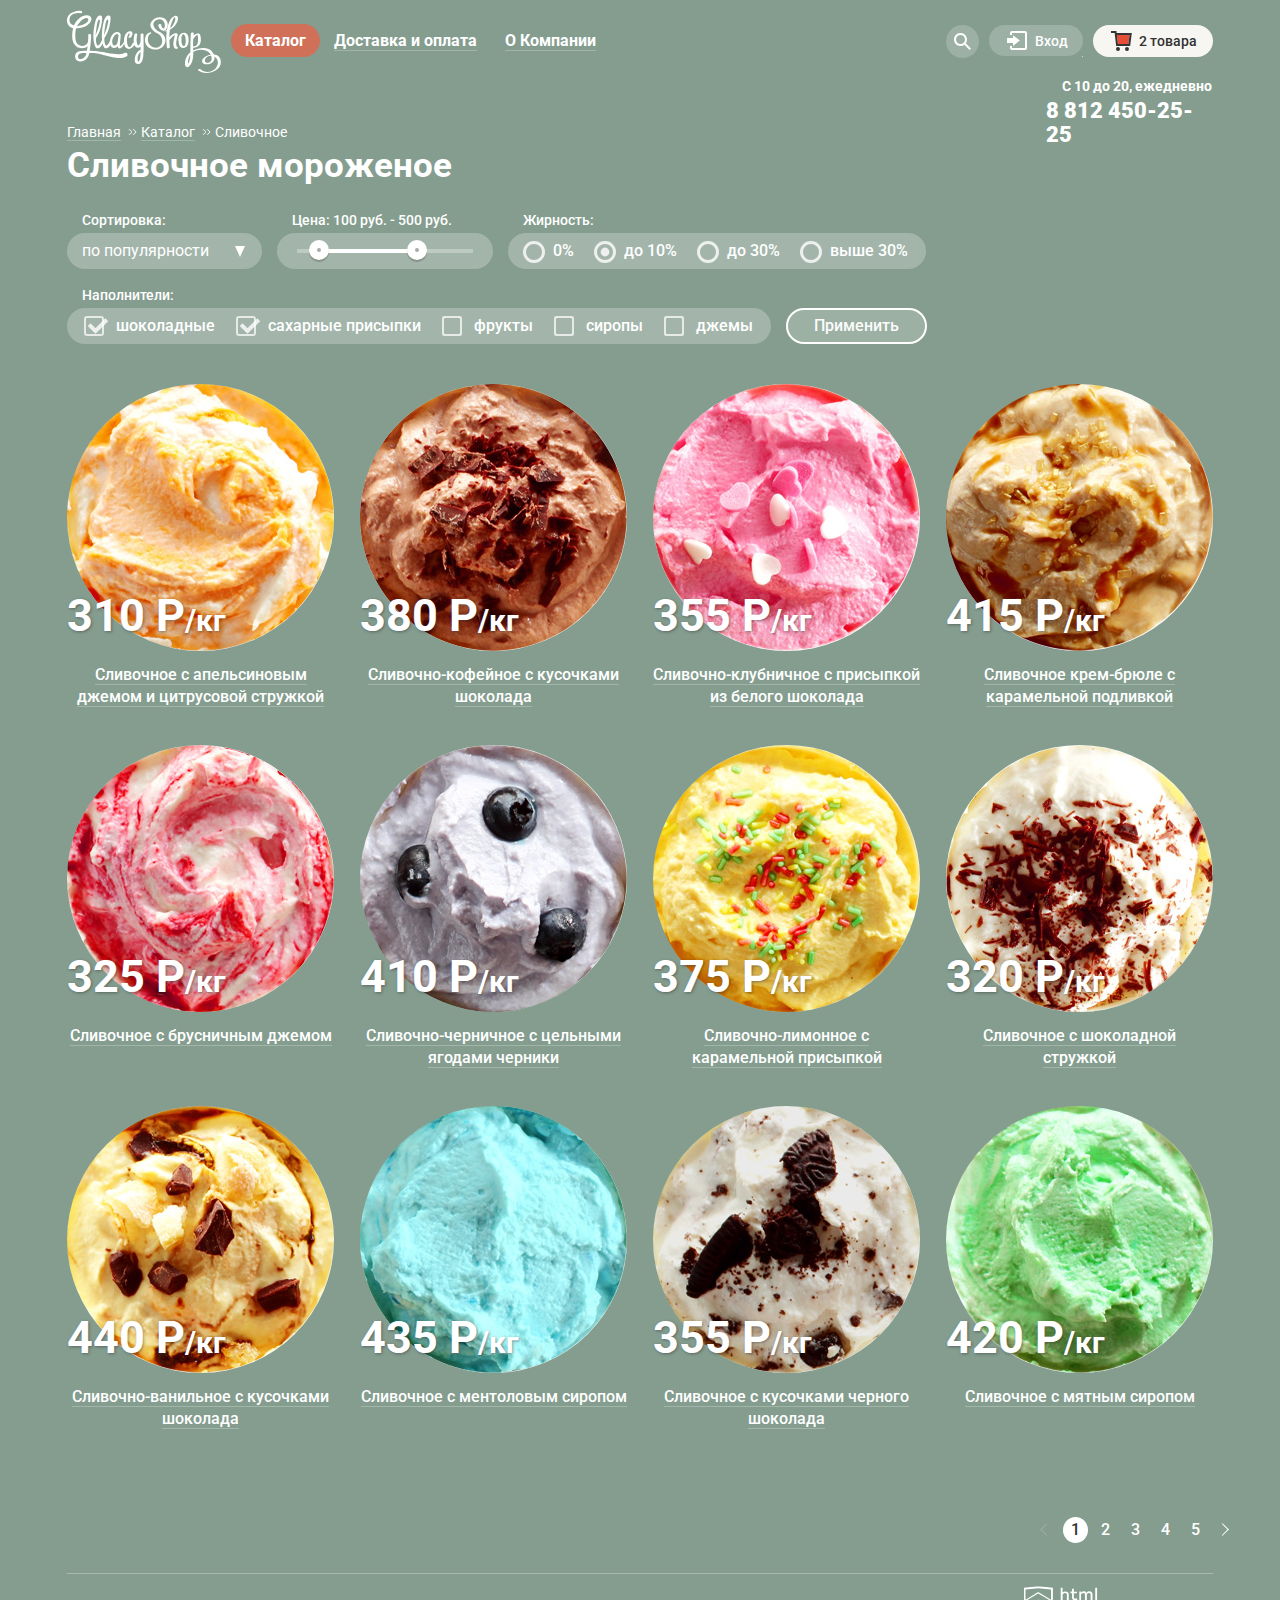
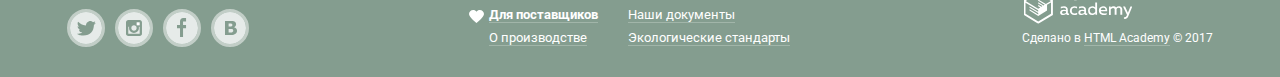
==== catalog.html @ 1f1c3a97 "Изменения в стилизацию, оживление открытия, закрытия формы" ====
<!DOCTYPE html>
<html lang="ru">

<head>
  <meta charset="utf-8">
  <title>HTML Academy: Глейси</title>
  <link href="https://fonts.googleapis.com/css?family=Roboto:400,500,700&amp;subset=cyrillic" rel="stylesheet">
  <link rel="stylesheet" href="css/normalize.css">
  <link href="css/style.css" rel="stylesheet">
</head>

<body>
  <header class="main-header">
    <div class="container">
      <nav class="main-navigation">
        <div class="main-navigation-wrapper">
          <a class="main-header-logo" href="index.html">
            <img src="img/gllacy-logo.svg" width="154" height="64" alt="Логотип магазина мороженого Глейси">
          </a>
          <ul class="site-navigation">
            <li class="catalog-items-list"><a class="active products-link" href="#">Каталог</a>
              <div class="submenu-wrapper">
                <ul class="new-products">
                  <li class="new-products-heading">Новинки</li>
                  <li><a class="active" href="catalog.html">Сливочное</a></li>
                  <li><a href="#">Щербеты</a></li>
                  <li><a href="#">Фруктовый лед</a></li>
                  <li><a href="#">Мелорин</a></li>
                </ul>
              </div>
            </li>
            <li><a href="#"><span>Доставка и оплата</span></a></li>
            <li><a href="#"><span>О Компании</span></a></li>
          </ul>
          <ul class="user-navigation">
            <li class="search-unit">
              <a class="search-link" href="#"><span class="visually-hidden">Кнопка поиска</span>
                <svg version="1.1" xmlns="http://www.w3.org/2000/svg" xmlns:xlink="http://www.w3.org/1999/xlink" x="0px" y="0px" width="17px" height="17px" viewBox="0 0 17 17" enable-background="new 0 0 17 17" xml:space="preserve">
                  <g>
                  </g>
                  <g>
                    <path fill="#FFFFFF" d="M16.958,15.527L11.75,10.32C12.533,9.247,13,7.93,13,6.5C13,2.91,10.09,0,6.5,0S0,2.91,0,6.5
                    S2.91,13,6.5,13c1.438,0,2.763-0.473,3.839-1.263l5.205,5.204L16.958,15.527z M6.5,11C4.019,11,2,8.981,2,6.5S4.019,2,6.5,2
                    S11,4.019,11,6.5S8.981,11,6.5,11z" />
                  </g>
                </svg>
              </a>
              <h2 class="visually-hidden">Поиск товара</h2>
              <div class="search-form-wrapper">
                <form class="search-form" action="https://htmlacademy.ru" method="get">
                  <div class="search-form-container">
                    <input class="search-icon" id="search-field" type="text" name="search" placeholder="Что ищем?">
                    <label class="visually-hidden" for="search-field">Поле поиска</label>
                  </div>
                </form>
              </div>
            </li>
            <li class="login-unit">
              <a class="login-link" href="login.html">
                <svg version="1.1" xmlns="http://www.w3.org/2000/svg" xmlns:xlink="http://www.w3.org/1999/xlink" x="0px" y="0px" width="21px" height="19px" viewBox="0 0 21 19" enable-background="new 0 0 21 19" xml:space="preserve">
                  <g>
                    <polygon fill="#FFFFFF" points="6,14.875 12.917,9.5 6,4.125 6,7.042 -0.042,7.042 -0.042,11.959 6,11.959 	" />
                    <path fill="#FFFFFF" d="M18,0H5C3.9,0,3,0.9,3,2v2h2V2h13v15H5v-2H3v2c0,1.1,0.9,2,2,2h13c1.1,0,2-0.9,2-2V2C20,0.9,19.1,0,18,0z" />
                  </g>
                </svg>
                Вход</a>
              <div class="login-form-wrapper">
                <form class="login-form" action="https://htmlacademy.ru" method="post">
                  <div class="login-form-container">
                    <div>
                      <input class="login-icon-user" id="user-email" type="email" name="email" placeholder="Электронная почта">
                      <label class="visually-hidden" for="user-email">Электронная почта</label>
                    </div>
                    <div>
                      <input class="login-icon-password" id="user-password" type="password" name="password" placeholder="Пароль">
                      <label class="visually-hidden" for="user-password">Пароль</label>
                    </div>
                    <div class="button-container">
                      <div class="login-password-info">
                        <a class="restore" href="#">Забыли пароль?</a>
                        <a class="new-registration" href="#">Новая регистрация</a>
                      </div>
                      <button class="button" type="submit">Войти</button>
                    </div>
                  </div>
                </form>
              </div>
            </li>
            <li class="cart-unit">
              <a class="cart-link" href="cart.html">
                <svg version="1.1" xmlns="http://www.w3.org/2000/svg" xmlns:xlink="http://www.w3.org/1999/xlink" x="0px" y="0px" width="21px" height="20px" viewBox="0 0 21 20" enable-background="new 0 0 21 20" xml:space="preserve">
                  <polygon fill="#E84D37" points="5.888,4.031 6.922,13 17.372,13 18.548,4.031 " />
                  <circle fill="#343434" cx="6.984" cy="18" r="2" />
                  <circle fill="#343434" cx="15.984" cy="18" r="2" />
                  <path fill="#343434" d="M5.657,2.031L5.422,0H0v2h3.64l1.5,13h13.988l1.699-12.969H5.657z M17.372,13H6.922L5.888,4.031h12.66
                	L17.372,13z" />
                </svg>
                2 товара</a>
              <h2 class="visually-hidden">Товары в корзине</h2>
              <div class="cart-form-wrapper">
                <form class="cart-form" action="https://htmlacademy.ru" method="get">
                  <div class="cart-form-container">
                    <table class="products-table">
                      <tr class="product-row">
                        <td><button class="closing-button" type="button"><span class="visually-hidden">Удалить</span></button></td>
                        <td><img src="img/little-icecream1.jpg" width="33" height="33" alt="Пломбир с апельсиновым джемом"></td>
                        <td>Пломбир с апельсиновым джемом</td>
                        <td>1,5 кг х <span class="price-for-kg">200 руб.</span></td>
                        <td>300 руб.</td>
                      </tr>
                      <tr class="product-row">
                        <td><button class="closing-button" type="button"><span class="visually-hidden">Удалить</span></button></td>
                        <td><img src="img/little-icecream2.jpg" width="33" height="33" alt="Пломбир с апельсиновым джемом"></td>
                        <td>Клубничный пломбир с присыпкой<br> из белого шоколада</td>
                        <td>1,5 кг х <span class="price-for-kg">300 руб.</span></td>
                        <td>450 руб.</td>
                      </tr>
                    </table>
                    <p class="cart-sum"><strong>Итого: 750 руб.</strong></p>
                    <button class="button" type="submit">Оформить заказ</button>
                  </div>
                </form>
              </div>
            </li>
          </ul>
        </div>
        <div class="hours-and-telephone">
          <div class="opening-hours">
            <p>С 10 до 20, ежедневно</p>
          </div>
          <div class="order-telephone">
            <p><strong>8 812 450-25-25</strong></p>
          </div>
        </div>
      </nav>
    </div>
  </header>
  <main class="container">
    <ul class="breadcrumbs">
      <li><a href="index.html">Главная</a></li>
      <li><a href="#">Каталог</a></li>
      <li class="breadcrumbs-current">Сливочное</li>
    </ul>
    <h1 class="page-title">Сливочное мороженое</h1>
    <section class="filters">
      <h2 class="visually-hidden">Фильтры</h2>
      <div class="filters-form-wrapper">
        <form class="filter-form" action="https://htmlacademy.ru" method="get" oninput="priceoutput.value=pricecount.value">
          <div class="filter-row-1">
            <div class="filter sorting-filter">
              <p>Сортировка:</p>
              <div class="sorting-filter-wrapper">
                <select name="sorting">
                  <option value="popular" selected>по популярности</option>
                  <option value="cheap">сначала недорогие</option>
                  <option value="expensive">сначала дорогие</option>
                  <option value="fatness">по жирности</option>
                </select>
              </div>
            </div>
            <div class="filter filter-range">
              <p class="filter-range-title">Цена: 100 руб. - 500 руб.</p>
              <div class="price-controls">
                <label class="min-price visually-hidden">от<input type="text" name="min-price" value="100"></label>
                <label class="max-price visually-hidden">до<input type="text" name="max-price" value="500"></label>
              </div>
              <div class="range-controls-wrapper">
                <div class="range-controls">
                  <div class="scale">
                    <div class="bar"></div>
                  </div>
                  <div class="range-toggle range-toggle-min"></div>
                  <div class="range-toggle range-toggle-max"></div>
                </div>
              </div>
            </div>
            <div class="filter fat-filter">
              <p>Жирность:</p>
              <div class="fat-filter-wrapper">
                <div>
                  <input type="radio" name="percent" id="percent1" value="0%">
                  <label for="percent1">0%</label>
                </div>
                <div>
                  <input type="radio" name="percent" id="percent2" value="до 10%" checked>
                  <label for="percent2">до 10%</label>
                </div>
                <div>
                  <input type="radio" name="percent" id="percent3" value="до 30%">
                  <label for="percent3">до 30%</label>
                </div>
                <div>
                  <input type="radio" name="percent" id="percent4" value="свыше 30%">
                  <label for="percent4">выше 30%</label>
                </div>
              </div>
            </div>
          </div>
          <div class="filter-row-2">
            <div class="filter filler-filter">
              <p>Наполнители:</p>
              <div class="filler-filter-wrapper">
                <div>
                  <input type="checkbox" id="chocolate" name="chocolate" checked>
                  <label for="chocolate">шоколадные</label>
                </div>
                <div>
                  <input type="checkbox" id="sugar" name="sugar" checked>
                  <label for="sugar">сахарные присыпки</label>
                </div>
                <div>
                  <input type="checkbox" id="fruits" name="fruits">
                  <label for="fruits">фрукты</label>
                </div>
                <div>
                  <input type="checkbox" id="syrup" name="syrup">
                  <label for="syrup">сиропы</label>
                </div>
                <div>
                  <input type="checkbox" id="jam" name="jam">
                  <label for="jam">джемы</label>
                </div>
              </div>
            </div>
            <div class="filters-button-wrapper">
              <button class="button filter-button" type="submit">Применить</button>
            </div>
          </div>
        </form>
      </div>
    </section>
    <section class="catalog">
      <h2 class="visually-hidden">Каталог</h2>
      <ul class="catalog-list">
        <li class="catalog-item">
          <div class="catalog-item-preview">
            <img src="img/icecream1.jpg" width="267" height="267" alt="Сливочное с апельсиновым джемом и цитрусовой стружкой">
            <div class="catalog-link-wrapper">
              <a class="catalog-item-link" href="catalog-item.html">
                Сливочное с апельсиновым джемом и цитрусовой стружкой
              </a>
            </div>
            <p class="catalog-item-price">
              <b>310 Р</b><span>/кг</span>
            </p>
          </div>
          <div class="catalog-item-overlay">
            <a class="button item-button" href="#">Быстрый просмотр</a>
          </div>
        </li>
        <li class="catalog-item">
          <div class="catalog-item-preview">
            <img src="img/icecream2.jpg" width="267" height="267" alt="Сливочно-кофейное с кусочками шоколада">
            <div class="catalog-link-wrapper">
              <a class="catalog-item-link" href="catalog-item.html">
                Сливочно-кофейное с кусочками шоколада
              </a>
            </div>
            <p class="catalog-item-price">
              <b>380 Р</b><span>/кг</span>
            </p>
          </div>
          <div class="catalog-item-overlay">
            <a class="button item-button" href="#">Быстрый просмотр</a>
          </div>
        </li>
        <li class="catalog-item">
          <div class="catalog-item-preview">
            <img src="img/icecream3.jpg" width="267" height="267" alt="Сливочно-клубничное с присыпкой из белого шоколада">
            <div class="catalog-link-wrapper">
              <a class="catalog-item-link" href="catalog-item.html">
                Сливочно-клубничное с присыпкой из белого шоколада
              </a>
            </div>
            <p class="catalog-item-price">
              <b>355 Р</b><span>/кг</span>
            </p>
          </div>
          <div class="catalog-item-overlay">
            <a class="button item-button" href="#">Быстрый просмотр</a>
          </div>
        </li>
        <li class="catalog-item">
          <div class="catalog-item-preview">
            <img src="img/icecream4.jpg" width="267" height="267" alt="Сливочное крем-брюле с карамельной подливкой">
            <div class="catalog-link-wrapper">
              <a class="catalog-item-link" href="catalog-item.html">
                Сливочное крем-брюле с карамельной подливкой
              </a>
            </div>
            <p class="catalog-item-price">
              <b>415 Р</b><span>/кг</span>
            </p>
          </div>
          <div class="catalog-item-overlay">
            <a class="button item-button" href="#">Быстрый просмотр</a>
          </div>
        </li>
        <li class="catalog-item">
          <div class="catalog-item-preview">
            <img src="img/icecream5.jpg" width="267" height="267" alt="Сливочное с брусничным джемом">
            <div class="catalog-link-wrapper">
              <a class="catalog-item-link" href="catalog-item.html">
                Сливочное с брусничным джемом
              </a>
            </div>
            <p class="catalog-item-price">
              <b>325 Р</b><span>/кг</span>
            </p>
          </div>
          <div class="catalog-item-overlay">
            <a class="button item-button" href="#">Быстрый просмотр</a>
          </div>
        </li>
        <li class="catalog-item">
          <div class="catalog-item-preview">
            <img src="img/icecream6.jpg" width="267" height="267" alt="Сливочно-черничное с цельными ягодами черники">
            <div class="catalog-link-wrapper">
              <a class="catalog-item-link" href="catalog-item.html">
                Сливочно-черничное с цельными ягодами черники
              </a>
            </div>
            <p class="catalog-item-price">
              <b>410 Р</b><span>/кг</span>
            </p>
          </div>
          <div class="catalog-item-overlay">
            <a class="button item-button" href="#">Быстрый просмотр</a>
          </div>
        </li>
        <li class="catalog-item">
          <div class="catalog-item-preview">
            <img src="img/icecream7.jpg" width="267" height="267" alt="Сливочно-лимонное с карамельной присыпкой">
            <div class="catalog-link-wrapper">
              <a class="catalog-item-link" href="catalog-item.html">
                Сливочно-лимонное с карамельной присыпкой
              </a>
            </div>
            <p class="catalog-item-price">
              <b>375 Р</b><span>/кг</span>
            </p>
          </div>
          <div class="catalog-item-overlay">
            <a class="button item-button" href="#">Быстрый просмотр</a>
          </div>
        </li>
        <li class="catalog-item">
          <div class="catalog-item-preview">
            <img src="img/icecream8.jpg" width="267" height="267" alt="Сливочное с шоколадной стружкой">
            <div class="catalog-link-wrapper">
              <a class="catalog-item-link" href="catalog-item.html">
                Сливочное с шоколадной стружкой
              </a>
            </div>
            <p class="catalog-item-price">
              <b>320 Р</b><span>/кг</span>
            </p>
          </div>
          <div class="catalog-item-overlay">
            <a class="button item-button" href="#">Быстрый просмотр</a>
          </div>
        </li>
        <li class="catalog-item">
          <div class="catalog-item-preview">
            <img src="img/icecream9.jpg" width="267" height="267" alt="Сливочно-ванильное с кусочками шоколада">
            <div class="catalog-link-wrapper">
              <a class="catalog-item-link" href="catalog-item.html">
                Сливочно-ванильное с кусочками шоколада
              </a>
            </div>
            <p class="catalog-item-price">
              <b>440 Р</b><span>/кг</span>
            </p>
          </div>
          <div class="catalog-item-overlay">
            <a class="button item-button" href="#">Быстрый просмотр</a>
          </div>
        </li>
        <li class="catalog-item">
          <div class="catalog-item-preview">
            <img src="img/icecream10.jpg" width="267" height="267" alt="Сливочноe с ментоловым сиропом">
            <div class="catalog-link-wrapper">
              <a class="catalog-item-link" href="catalog-item.html">
                Сливочноe с ментоловым сиропом
              </a>
            </div>
            <p class="catalog-item-price">
              <b>435 Р</b><span>/кг</span>
            </p>
          </div>
          <div class="catalog-item-overlay">
            <a class="button item-button" href="#">Быстрый просмотр</a>
          </div>
        </li>
        <li class="catalog-item">
          <div class="catalog-item-preview">
            <img src="img/icecream11.jpg" width="267" height="267" alt="Сливочное с кусочками черного шоколада">
            <div class="catalog-link-wrapper">
              <a class="catalog-item-link" href="catalog-item.html">
                Сливочное с кусочками черного шоколада
              </a>
            </div>
            <p class="catalog-item-price">
              <b>355 Р</b><span>/кг</span>
            </p>
          </div>
          <div class="catalog-item-overlay">
            <a class="button item-button" href="#">Быстрый просмотр</a>
          </div>
        </li>
        <li class="catalog-item">
          <div class="catalog-item-preview">
            <img src="img/icecream12.jpg" width="267" height="267" alt="Сливочное с мятным сиропом">
            <div class="catalog-link-wrapper">
              <a class="catalog-item-link" href="catalog-item.html">
                Сливочное с мятным сиропом
              </a>
            </div>
            <p class="catalog-item-price">
              <b>420 Р</b><span>/кг</span>
            </p>
          </div>
          <div class="catalog-item-overlay">
            <a class="button item-button" href="#">Быстрый просмотр</a>
          </div>
        </li>
      </ul>
    </section>
    <div class="paginator">
      <a class="ahead" href="#"><span class="visually-hidden">Вперед</span></a>
      <a class="active" href="#">1</a>
      <a href="#">2</a>
      <a href="#">3</a>
      <a href="#">4</a>
      <a href="#">5</a>
      <a class="backwards" href="#"><span class="visually-hidden">Назад</span></a>
    </div>
  </main>
  <footer class="main-footer">
    <div class="container inner-footer">
      <ul class="footer-social">
        <li><a class="social-button" href="#"><span class="visually-hidden">Твиттер</span>
            <svg version="1.1" xmlns="http://www.w3.org/2000/svg" xmlns:xlink="http://www.w3.org/1999/xlink" x="0px" y="0px" width="32px" height="32px" viewBox="0 0 32 32" enable-background="new 0 0 32 32" xml:space="preserve">
              <g>
              </g>
              <g>
                <path fill="#FFFFFF" d="M16,0C7.164,0,0,7.164,0,16c0,8.837,7.164,16,16,16c8.837,0,16-7.163,16-16C32,7.164,24.837,0,16,0z
            		 M23.944,12.809c-0.251,6.516-3.463,10.832-10.992,10.702c-0.14,0-0.205,0-0.233,0c-0.015,0-0.021,0-0.021,0
            		c-0.029,0-0.094,0-0.232,0c-0.447,0-4.543-0.443-5.344-1.823c2.479,0.19,4.247-0.406,5.12-1.136
            		c-1.048-0.289-2.923-0.461-3.251-2.848c0.384,0.104,0.618,0.221,1.299,0.113c-1.307-0.824-2.758-1.519-2.679-3.643
            		c0.311,0.317,1.164,0.518,1.46,0.457c-0.768-0.233-2.149-3.244-0.974-4.781c1.984,1.79,4.075,3.482,7.804,3.643
            		c0.227-2.214,1.24-3.699,3.168-4.325c1.84-0.479,3.255,0.26,3.901,1.138c0.737-0.224,1.453-0.466,2.193-0.685
            		c-0.004,0.833-0.569,1.463-0.935,1.709c0.747,0.165,1.423-0.475,1.423-0.475C25.467,11.818,24.557,12.58,23.944,12.809z" />
              </g>
            </svg>
          </a></li>
        <li><a class="social-button" href="https://www.instagram.com/htmlacademy/"><span class="visually-hidden">Инстаграм</span>
            <svg version="1.1" xmlns="http://www.w3.org/2000/svg" xmlns:xlink="http://www.w3.org/1999/xlink" x="0px" y="0px" width="32px" height="32px" viewBox="0 0 32 32" enable-background="new 0 0 32 32" xml:space="preserve">
              <g>
                <path fill="#FFFFFF" d="M20.916,16c0,2.728-2.211,4.938-4.938,4.938S11.039,18.728,11.039,16c0-0.394,0.051-0.773,0.138-1.14
            		h-0.897v6.838h11.396V14.86h-0.897C20.865,15.227,20.916,15.606,20.916,16z" />
                <path fill="#FFFFFF" d="M15.978,18.659c1.466,0,2.659-1.193,2.659-2.659s-1.193-2.659-2.659-2.659
            		c-1.466,0-2.659,1.193-2.659,2.659S14.511,18.659,15.978,18.659z" />
                <rect x="18.637" y="10.302" fill="#FFFFFF" width="3.039" height="3.039" />
                <path fill="#FFFFFF" d="M16,0C7.164,0,0,7.164,0,16c0,8.837,7.164,16,16,16c8.837,0,16-7.163,16-16C32,7.164,24.837,0,16,0z
            		 M23.955,21.698c0,1.254-1.025,2.279-2.279,2.279H10.279C9.026,23.978,8,22.952,8,21.698V10.302c0-1.253,1.026-2.279,2.279-2.279
            		h11.396c1.254,0,2.279,1.026,2.279,2.279V21.698z" />
              </g>
            </svg>
          </a></li>
        <li><a class="social-button" href="https://www.facebook.com/htmlacademy"><span class="visually-hidden">Фейсбук</span>
            <svg version="1.1" xmlns="http://www.w3.org/2000/svg" xmlns:xlink="http://www.w3.org/1999/xlink" x="0px" y="0px" width="32px" height="32px" viewBox="0 0 32 32" enable-background="new 0 0 32 32" xml:space="preserve">
              <path fill="#FFFFFF" d="M16,0C7.164,0,0,7.163,0,16s7.164,16,16,16c8.837,0,16-7.164,16-16S24.837,0,16,0z M20.062,9.455h-3.021
            	v3.444h3.021v3.445h-3.021v8.61h-3.021v-8.61H11v-3.445h3.021V9.455c0-1.902,1.353-3.445,3.021-3.445h3.021V9.455z" />
            </svg>
          </a></li>
        <li><a class="social-button" href="https://vk.com/htmlacademy"><span class="visually-hidden">Вконтакте</span>
            <svg version="1.1" xmlns="http://www.w3.org/2000/svg" xmlns:xlink="http://www.w3.org/1999/xlink" x="0px" y="0px" width="32px" height="32px" viewBox="0 0 32 32" enable-background="new 0 0 32 32" xml:space="preserve">
              <g>
                <path fill="#FFFFFF" d="M16.637,14.495c0.402-0.019,0.719-0.082,0.951-0.188c0.326-0.145,0.54-0.33,0.641-0.559
            		c0.101-0.229,0.15-0.496,0.15-0.797c0-0.232-0.058-0.465-0.174-0.697c-0.116-0.232-0.322-0.405-0.617-0.517
            		c-0.264-0.1-0.592-0.155-0.984-0.165c-0.392-0.009-0.943-0.014-1.652-0.014h-0.339v2.965h0.565
            		C15.749,14.523,16.235,14.514,16.637,14.495z" />
                <path fill="#FFFFFF" d="M18.118,17.084c-0.282-0.081-0.672-0.125-1.166-0.132c-0.494-0.006-1.012-0.009-1.55-0.009h-0.79v3.493
            		h0.264c1.014,0,1.74-0.003,2.18-0.009c0.438-0.007,0.843-0.088,1.212-0.245c0.377-0.157,0.633-0.364,0.774-0.625
            		s0.214-0.562,0.214-0.9c0-0.446-0.088-0.788-0.261-1.03C18.825,17.386,18.531,17.204,18.118,17.084z" />
                <path fill="#FFFFFF" d="M16,0C7.164,0,0,7.164,0,16c0,8.837,7.164,16,16,16c8.837,0,16-7.163,16-16C32,7.164,24.837,0,16,0z
            		 M22.602,20.531c-0.273,0.533-0.646,0.976-1.124,1.327c-0.552,0.415-1.161,0.71-1.823,0.886s-1.501,0.264-2.519,0.264h-6.121V8.987
            		h5.443c1.13,0,1.957,0.038,2.48,0.113c0.524,0.076,1.045,0.242,1.561,0.5c0.533,0.27,0.929,0.632,1.189,1.087
            		c0.26,0.455,0.392,0.975,0.392,1.558c0,0.678-0.179,1.278-0.536,1.795c-0.358,0.518-0.863,0.92-1.517,1.208v0.075
            		c0.917,0.182,1.642,0.559,2.179,1.13c0.537,0.571,0.807,1.325,0.807,2.261C23.013,19.392,22.875,19.997,22.602,20.531z" />
              </g>
            </svg>
          </a></li>
      </ul>
      <div class="footer-menu">
        <ul class="first-column">
          <li><a class="for-suppliers" href="#"><b>Для поставщиков</b></a></li>
          <li><a href="#">О производстве</a></li>
        </ul>
        <ul class="second-column">
          <li><a href="#">Наши документы</a></li>
          <li><a href="#">Экологические стандарты</a></li>
        </ul>
      </div>
      <div class="footer-copyright">
        <div class="copyright-logo-wrapper">
          <a href="https://htmlacademy.ru"><img src="img/logo-htmlacademy.svg" width="128" height="41" alt="Логотип Html Academy"></a>
        </div>
        <div class="producing-info">
          <p class="">Сделано в <a class="copyright-link" href="https://htmlacademy.ru">HTML Academy</a> © 2017</p>
        </div>
      </div>
    </div>
  </footer>
</body>

</html>
---- css/style.css ----
body {
  margin: 0;
  font-family: "Roboto", Arial, sans-serif;
  font-size: 16px;
  line-height: 22px;
  font-weight: 400;
  color: #ffffff;
  background-color: #849d8f;
}

img {
  max-width: 100%;
  height: auto;
}

a {
  cursor: pointer;
  color: #ffffff;
}

.button {
  text-align: center;
  vertical-align: middle;
  cursor: pointer;
  font: inherit;
}

.visually-hidden {
  position: absolute;
  width: 1px;
  height: 1px;
  margin: -1px;
  border: 0;
  padding: 0;
  clip: rect(0000);
  overflow: hidden;
}

.gllacy-wrapper {
  min-width: 1200px;
  background-color: #849d8f;
  background-image: url("../img/big-icecream1.png");
  background-repeat: no-repeat;
  background-position: top 4.5% center;
  -webkit-transition: background-image 0.5s ease, background-color 0.5s ease;
  -o-transition: background-image 0.5s ease, background-color 0.5s ease;
  transition: background-image 0.5s ease, background-color 0.5s ease;
}

.gllacy-wrapper::before,
.gllacy-wrapper::after {
  content: "";
  visibility: hidden;
}

.gllacy-wrapper::before {
  background-image: url("../img/big-icecreams2.png");
}

.gllacy-wrapper::after {
  background-image: url("../img/big-icecreams3.png");
}

/*Центровщик*/
.container {
  width: 1146px;
  margin: 0 auto;
  padding: 0;
}

/*Стили для шапки сайта*/
.main-header {
  padding-top: 10px;
}

.main-navigation {
  display: -webkit-box;
  display: -webkit-flex;
  display: -ms-flexbox;
  display: flex;
  -webkit-box-orient: vertical;
  -webkit-box-direction: normal;
  -webkit-flex-direction: column;
      -ms-flex-direction: column;
          flex-direction: column;
  font-size: 16px;
  line-height: 18px;
  font-weight: 700;
  color: #ffffff;
}

.main-navigation-wrapper {
  display: -webkit-box;
  display: -webkit-flex;
  display: -ms-flexbox;
  display: flex;
  -webkit-box-align: start;
  -webkit-align-items: flex-start;
      -ms-flex-align: start;
          align-items: flex-start;
}

.main-header-logo {
  width: 154px;
  height: 64;
  margin: 0;
  margin-right: 10px;
}

.site-navigation {
  display: -webkit-box;
  display: -webkit-flex;
  display: -ms-flexbox;
  display: flex;
  min-width: 415px;
  padding: 0;
  margin: 0;
  margin-top: 22px;
}

.site-navigation li {
  padding: 0;
  margin: 0;
}

.site-navigation li,
.user-navigation li {
  list-style: none;
}

.site-navigation a,
.user-navigation a {
  color: #ffffff;
}

.site-navigation a {
  width: 100%;
  height: 100%;
  padding: 0 14px;
  text-decoration: none;
}

.site-navigation a:hover {
  height: 32px;
  padding: 7px 14px;
  border-radius: 20px;
  color: #323232;
  text-decoration: none;
  background-color: #F7F6F3;
}

.site-navigation span {
  border-bottom: 1px solid #A1B5A9;
}

.site-navigation-link:hover>span {
  border-bottom: none;
}

/*.site-navigation a:active {
  color: #323232;
  background-color: #ededed;
  -webkit-box-shadow: 0 -2px 2px -1px #696969;
          box-shadow: 0 -2px 2px -1px #696969;
  border-radius: 20px;
}*/

.catalog-items-list {
  position: relative;
  padding: 0;
  margin: 0;
}

.catalog-items-list:hover {
  color: #323232;
  background-color: #F7F6F3;
  border-radius: 20px;
  padding: 0;
  margin: 0;
  padding-top: 8px;
  padding-bottom: 8px;
  margin-top: -7px;
  position: relative;
  z-index: 10;
}

.submenu-wrapper {
  display: none;
  background-color: transparent;
  position: absolute;
  top: 100%;
  left: -5px;
}

.catalog-items-list:hover>.submenu-wrapper {
  display: block;
}

.catalog-items-list:hover>.products-link {
  color: #323232;
  border-bottom: none;
}

.catalog-items-list:hover>.products-link-text {
  border-bottom: none;
}

.new-products {
  display: -webkit-box;
  display: -webkit-flex;
  display: -ms-flexbox;
  display: flex;
  -webkit-box-orient: vertical;
  -webkit-box-direction: normal;
  -webkit-flex-direction: column;
      -ms-flex-direction: column;
          flex-direction: column;
  min-height: 165px;
  margin: 0;
  margin-top: 5px;
  padding: 0;
  padding-bottom: 7px;
  width: 144px;
  font-size: 14px;
  font-weight: 400;
  line-height: 16px;
  color: #323232;
  background-color: #F8F7F4;
  border-radius: 5px;
}

.new-products a,
.new-products li {
  padding: 0;
  margin: 0;
  text-decoration: none;
  background: none;
  color: #323232;
}

.new-products li {
  width: 144px;
  height: 30px;
}

.new-products a {
  display: block;
  padding-left: 20px;
  padding-top: 7px;
  padding-bottom: 7px;
  width: 125px;
  height: 16px;
  border-bottom: none;
}

.new-products li:first-child {
  position: relative;
  width: 124px;
  padding-top: 12px;
  padding-left: 20px;
  font-size: 14px;
  font-weight: 700;
  line-height: 16px;
}

.new-products-heading::after {
  position: absolute;
  content: "";
  top: 40px;
  left: 5px;
  width: 128px;
  height: 1px;
  background-color: rgba(0, 0, 0, 0.1);
}

.new-products a:hover {
  background-color: #FBDED7;
  color: #323232;
  border-radius: 0;
  padding: 0;
  margin: 0;
  width: 124px;
  height: 16px;
  padding-left: 20px;
  padding-top: 7px;
  padding-bottom: 7px;
}

.new-products a:active {
  color: #323232;
  background-color: #f6b5a5;
  -webkit-box-shadow: none;
          box-shadow: none;
}

.user-navigation {
  display: -webkit-box;
  display: -webkit-flex;
  display: -ms-flexbox;
  display: flex;
  padding: 0;
  margin: 0;
  margin-top: 15px;
  margin-left: auto;
  font-size: 14px;
  line-height: 16px;
  font-weight: 500;
}

.user-navigation a {
  color: #ffffff;
  /*background-color: #a1b4a9;*/
  background-color: rgba(255, 255, 255, 0.2);
  text-decoration: none;
  display: -webkit-box;
  display: -webkit-flex;
  display: -ms-flexbox;
  display: flex;
  -webkit-box-pack: center;
  -webkit-justify-content: center;
      -ms-flex-pack: center;
          justify-content: center;
  -webkit-box-align: center;
  -webkit-align-items: center;
      -ms-flex-align: center;
          align-items: center;
}

.search-unit {
  position: relative;
}

.search-unit:hover .search-link {
  background-color: #f8f7f4;
}

.search-unit:hover path {
  fill: #323232;
}

.search-unit:hover>.search-form-wrapper {
  display: block;
}

.search-form,
.login-form {
  margin-top: 15px;
  border-radius: 5px;
}

.search-link {
  padding: 8px;
  border-radius: 50%;
}

.search-link:hover path {
  fill: #323232;
}

.search-link:hover {
  background-color: #F8F7F4;
}

.search-form-wrapper {
  display: none;
  position: absolute;
  background-color: transparent;
  top: 100%;
  right: 0;
}

.search-form {
  margin: 0;
  margin-top: 8px;
  background-color: #f8f7f4;
  padding: 20px 15px;
  -webkit-box-shadow: 0 20px 20px rgba(0, 0, 0, 0.4);
          box-shadow: 0 20px 20px rgba(0, 0, 0, 0.4);
}

.search-form input,
.login-form input {
  height: 44px;
  font-size: 14px;
  font-weight: 700;
  line-height: 24px;
  color: #323232;
}

.search-form input {
  -webkit-box-sizing: border-box;
          box-sizing: border-box;
  min-width: 310px;
  padding: 10px;
  border: 1px solid #d3d3d2;
  border-radius: 5px;
  height: 44px;
}

.search-form input:hover,
.login-form input:hover {
  border: 2px solid rgba(154, 154, 154, 0.52);
}

.search-form input:focus,
.login-form input:focus {
  border: 2px solid rgba(46, 136, 228, 0.52);
}

.search-form input::-webkit-input-placeholder,
.login-form input::-webkit-input-placeholder {
  color: #999999;
  font-weight: 400;
}

.search-form input:-ms-input-placeholder,
.login-form input:-ms-input-placeholder {
  color: #999999;
  font-weight: 400;
}

.search-form input::-ms-input-placeholder,
.login-form input::-ms-input-placeholder {
  color: #999999;
  font-weight: 400;
}

.search-form input::placeholder,
.login-form input::placeholder {
  color: #999999;
  font-weight: 400;
}

.login-unit {
  position: relative;
}

.login-unit:hover .login-link {
  color: #323232;
  background-color: #f8f7f4;
}

.login-unit:hover path {
  fill: #323232;
}

.login-unit:hover polygon {
  fill: #323232;
}

.login-link {
  margin-left: 10px;
  padding: 6px 15px 6px 18px;
  border-radius: 25px;
}

.login-link svg {
  padding-right: 7px;
}

.login-link:hover path {
  fill: #323232;
}

.login-link:hover polygon {
  fill: #323232;
}

.login-form-wrapper {
  position: absolute;
  display: none;
  top: 100%;
  right: 0;
  z-index: 1;
  background-color: transparent;
}

.login-unit:hover>.login-form-wrapper {
  display: block;
}

.login-form {
  margin: 0;
  margin-top: 8px;
  right: 205px;
  top: 50px;
  background-color: #f8f7f4;
  padding: 0 20px;
  background-color: #f8f7f4;
  -webkit-box-shadow: 0 20px 20px rgba(0, 0, 0, 0.4);
          box-shadow: 0 20px 20px rgba(0, 0, 0, 0.4);
}

.button-container {
  display: -webkit-box;
  display: -webkit-flex;
  display: -ms-flexbox;
  display: flex;
  -webkit-box-pack: justify;
  -webkit-justify-content: space-between;
      -ms-flex-pack: justify;
          justify-content: space-between;
  padding: 15px 0;
}

.login-form .button {
  height: 45px;
  padding: 0 25px;
  font: inherit;
  color: #ffffff;
  font-size: 18px;
  font-weight: 700;
  line-height: 24px;
  text-align: center;
  vertical-align: middle;
  border-radius: 30px;
  background-image: -webkit-gradient(linear, left bottom, right top, from(#e74a35), to(#f26843));
  background-image: -webkit-linear-gradient(left bottom, #e74a35, #f26843);
  background-image: -o-linear-gradient(left bottom, #e74a35, #f26843);
  background-image: linear-gradient(to right top, #e74a35, #f26843);
  border: none;
  -webkit-box-shadow: 0 2px 0 0 rgba(172, 16, 0, 0.64);
          box-shadow: 0 2px 0 0 rgba(172, 16, 0, 0.64);
}

.login-form .button:hover {
  background-image: -webkit-gradient(linear, left bottom, right top, from(#e74a35), to(#f26843));
  background-image: -webkit-linear-gradient(left bottom, #e74a35, #f26843);
  background-image: -o-linear-gradient(left bottom, #e74a35, #f26843);
  background-image: linear-gradient(to right top, #e74a35, #f26843);
  -webkit-box-shadow: 0 2px 0 0 #ac1000;
          box-shadow: 0 2px 0 0 #ac1000;
  opacity: 0.8;
}

.login-form .button:active {
  background-image: -webkit-gradient(linear, left bottom, right top, from(#f26843), to(#e74a35));
  background-image: -webkit-linear-gradient(left bottom, #f26843, #e74a35);
  background-image: -o-linear-gradient(left bottom, #f26843, #e74a35);
  background-image: linear-gradient(to right top, #f26843, #e74a35);
  -webkit-box-shadow: inset 0 -2px 0 0 #942718;
          box-shadow: inset 0 -2px 0 0 #942718;
  opacity: 0.93;
}

.login-password-info {
  display: -webkit-box;
  display: -webkit-flex;
  display: -ms-flexbox;
  display: flex;
  -webkit-box-orient: vertical;
  -webkit-box-direction: normal;
  -webkit-flex-direction: column;
      -ms-flex-direction: column;
          flex-direction: column;
  -webkit-box-ordinal-group: 2;
  -webkit-order: 1;
      -ms-flex-order: 1;
          order: 1;
}

.login-form input {
  -webkit-box-sizing: border-box;
          box-sizing: border-box;
  min-width: 240px;
  height: 44px;
  padding: 10px;
  margin-top: 20px;
  border: 1px solid #d3d3d2;
  border-radius: 5px;
}

.cart-link {
  margin-left: 10px;
  padding: 6px 16px 6px 18px;
  border-radius: 25px;
}

.cart-link svg {
  padding-right: 7px;
}

.user-navigation .login-password-info a {
  font-size: 13px;
  font-weight: 400;
  line-height: 24px;
  color: #323232;
  text-decoration: none;
  background: none;
  padding: 0;
  margin: 0;
}

.login-password-info a:hover {
  color: #E84D37;
}

.login-password-info span {
  border-bottom: 1px solid #B2B2B2;
}

.login-password-info span:hover {
  border-bottom: 1px solid #F9CDC4;
}

.hours-and-telephone {
  /*display: -webkit-box;
  display: -webkit-flex;
  display: -ms-flexbox;
  display: flex;
  -webkit-box-orient: vertical;
  -webkit-box-direction: normal;
  -webkit-flex-direction: column;
      -ms-flex-direction: column;
          flex-direction: column;
  margin-left: auto;
  margin-top: -5px;*/
  margin-left: 979px;
}

.hours-and-telephone p {
  padding: 0;
  margin: 0;
}

.opening-hours {
  margin-bottom: 5px;
  padding-left: 16px;
}

.opening-hours p {
  font-size: 14px;
  font-weight: 700;
  line-height: 16px;
}

.order-telephone {
  margin-bottom: 10px;
}

.order-telephone p {
  font-size: 22px;
  font-weight: 700;
  line-height: 24px;
}

.slider {
  position: relative;
  padding-top: 260px;
  text-align: center;
  color: #ffffff;
}

.slider-controls {
  position: absolute;
  bottom: 20px;
  left: 0;
  z-index: 20;
  font-size: 0;
}

.slider-controls label {
  display: inline-block;
  width: 17px;
  height: 17px;
  margin-right: 8px;
  vertical-align: top;
  background-color: transparent;
  border: 2px solid #ffffff;
  border-radius: 50%;
  cursor: pointer;
}

#btn-1:checked~.gllacy-wrapper {
  background-color: #849d8f;
  background-image: url("../img/big-icecream1.png");
}

#btn-2:checked~.gllacy-wrapper {
  background-color: #8996a6;
  background-image: url("../img/big-icecreams2.png");
}

#btn-3:checked~.gllacy-wrapper {
  background-color: #9d8b84;
  background-image: url("../img/big-icecreams3.png");
}

#btn-1:checked~.gllacy-wrapper #slide1,
#btn-2:checked~.gllacy-wrapper #slide2,
#btn-3:checked~.gllacy-wrapper #slide3 {
  display: block;
}

#btn-1:checked~.gllacy-wrapper label[for="btn-1"],
#btn-2:checked~.gllacy-wrapper label[for="btn-2"],
#btn-3:checked~.gllacy-wrapper label[for="btn-3"] {
  background-color: #ffffff;
}

.slider-list {
  margin: 0;
  padding: 0;
  list-style: none;
}

.slide {
  display: none;
}

.slide-title {
  width: 700px;
  margin: 0 auto;
  margin-bottom: 27px;
  font-size: 60px;
  line-height: 60px;
  font-weight: 700;
}

.slide-button {
  display: inline-block;
  padding: 12px 44px;
  font-weight: 600;
  font-size: 31px;
  line-height: 41px;
  text-align: center;
  color: #ffffff;
  vertical-align: top;
  text-decoration: none;
  text-shadow: 0 2px 5px rgba(160, 32, 11, 0.76);
  background: #f26843;
  background: -webkit-gradient(linear, left top, left bottom, from(#f26843), to(#e74a35));
  background: -webkit-linear-gradient(top, #f26843 0%, #e74a35 100%);
  background: -o-linear-gradient(top, #f26843 0%, #e74a35 100%);
  background: linear-gradient(to bottom, #f26843 0%, #e74a35 100%);
  border-radius: 50px;
  -webkit-box-shadow: 0 2px 2px rgba(172, 16, 0, 0.64);
          box-shadow: 0 2px 2px rgba(172, 16, 0, 0.64);
  border: none;
  cursor: pointer;
}

.slide-button:hover {
  background: -webkit-gradient(linear, left top, left bottom, from(#f58669), to(#ec6f5e));
  background: -webkit-linear-gradient(top, #f58669 0%, #ec6f5e 100%);
  background: -o-linear-gradient(top, #f58669 0%, #ec6f5e 100%);
  background: linear-gradient(to bottom, #f58669 0%, #ec6f5e 100%);
  -webkit-box-shadow: 0 2px 2px rgba(172, 16, 0, 1);
          box-shadow: 0 2px 2px rgba(172, 16, 0, 1);
}

.slide-button:active {
  background: -webkit-gradient(linear, left top, left bottom, from(#d84732), to(#e1613e));
  background: -webkit-linear-gradient(top, #d84732 0%, #e1613e 100%);
  background: -o-linear-gradient(top, #d84732 0%, #e1613e 100%);
  background: linear-gradient(to bottom, #d84732 0%, #e1613e 100%);
  -webkit-box-shadow: inset 0 2px 2px rgba(172, 16, 0, 1);
          box-shadow: inset 0 2px 2px rgba(172, 16, 0, 1);
}

.banners-wrapper {
  display: -webkit-box;
  display: -webkit-flex;
  display: -ms-flexbox;
  display: flex;
  margin-top: 43px;
}

.banner {
  width: 560px;
  min-height: 230px;
  font: inherit;
  border-radius: 15px;
}

.banner h3 {
  padding: 0;
  padding-top: 15px;
  margin: 0;
  font-size: 35px;
  line-height: 41px;
  font-weight: 700;
  padding-left: 20px;
}

.banner p {
  padding: 0;
  margin: 0;
  margin-top: 15px;
  margin-bottom: 45px;
  font-size: 18px;
  line-height: 22px;
  font-weight: 700;
  padding-left: 20px;
}

.banner-button {
  display: block;
  padding: 12px 20px;
  font-size: 18px;
  line-height: 24px;
  font-weight: 700;
  border-radius: 40px;
  border: none;
  text-decoration: none;
  text-shadow: 0 2px 5px rgba(160, 32, 11, 0.76);
  background: #f26843;
  background: -webkit-gradient(linear, left top, left bottom, from(#f26843), to(#e74a35));
  background: -webkit-linear-gradient(top, #f26843 0%, #e74a35 100%);
  background: -o-linear-gradient(top, #f26843 0%, #e74a35 100%);
  background: linear-gradient(to bottom, #f26843 0%, #e74a35 100%);
  -webkit-box-shadow: 0 2px 2px rgba(172, 16, 0, 0.64);
          box-shadow: 0 2px 2px rgba(172, 16, 0, 0.64);
}

.banner-button:hover {
  background: -webkit-gradient(linear, left top, left bottom, from(#f58669), to(#ec6f5e));
  background: -webkit-linear-gradient(top, #f58669 0%, #ec6f5e 100%);
  background: -o-linear-gradient(top, #f58669 0%, #ec6f5e 100%);
  background: linear-gradient(to bottom, #f58669 0%, #ec6f5e 100%);
  -webkit-box-shadow: 0 2px 2px rgba(172, 16, 0, 1);
          box-shadow: 0 2px 2px rgba(172, 16, 0, 1);
}

.banner-button:active {
  background: -webkit-gradient(linear, left top, left bottom, from(#d84732), to(#e1613e));
  background: -webkit-linear-gradient(top, #d84732 0%, #e1613e 100%);
  background: -o-linear-gradient(top, #d84732 0%, #e1613e 100%);
  background: linear-gradient(to bottom, #d84732 0%, #e1613e 100%);
  -webkit-box-shadow: inset 0 2px 2px rgba(172, 16, 0, 1);
          box-shadow: inset 0 2px 2px rgba(172, 16, 0, 1);
}

.raspberry-banner .banner-button {
  margin-left: 375px;
  width: 120px;
}

.chocolate-banner .banner-button {
  margin-left: 350px;
  width: 150px;
}

.raspberry-banner {
  margin-right: auto;
  background-image: url(../img/raspberry.jpg);
  background-repeat: no-repeat;
  background-position: center;
}

.chocolate-banner {
  background-image: url(../img/chocolate.jpg);
}

/*Промо каталога*/
.catalog-promo {
  margin-top: 40px;
}

.gllacy-hits {
  display: -webkit-box;
  display: -webkit-flex;
  display: -ms-flexbox;
  display: flex;
  -webkit-box-pack: justify;
  -webkit-justify-content: space-between;
      -ms-flex-pack: justify;
          justify-content: space-between;
  padding: 0;
}

.gllacy-hits li {
  list-style: none;
  padding: 0;
  margin: 0;
}

.catalog-item {
  position: relative;
}

.hit {
  position: absolute;
  background-image: url(../img/hit.svg);
  top: -15px;
  width: 61px;
  height: 61px;
}

/*Gllacy info*/
.gllacy-info {
  width: 1146px;
  padding-top: 6px;
  margin-top: 30px;
  margin-bottom: 40px;
  font-size: 16px;
  font-weight: 400;
  line-height: 22px;
  color: #323232;
  text-align: left;
  background-color: #ede1c4;
  background-image: url("../img/wafer.jpg");
  background-position: top center;
  background-repeat: repeat-repeat-x;
  border-radius: 15px;
}

.gllacy-info-wrapper {
  display: -webkit-box;
  display: -webkit-flex;
  display: -ms-flexbox;
  display: flex;
  -webkit-flex-wrap: wrap;
      -ms-flex-wrap: wrap;
          flex-wrap: wrap;
  width: 1146px;
}

.gllacy-description {
  padding-left: 20px;
  font-size: 24px;
  line-height: 30px;
  font-weight: 500;
}

.gllacy-info-items {
  position: relative;
  width: 480px;
  padding: 0;
  padding-bottom: 23px;
  margin: 0;
  margin-left: 80px;
}

.icon-icecream,
.icon-leaf {
  margin-left: 75px;
}

.icon-cow,
.icon-termometr {
  margin-left: 85px;
}

.gllacy-info-items::before {
  position: absolute;
  content: "";
  width: 49px;
  height: 49px;
  top: -13px;
  left: -57px;
}

.icon-icecream::before {
  background-image: url(../img/icon-icecream.svg);
  background-repeat: no-repeat;
  background-position: 0 0;
}

.icon-cow::before {
  background-image: url(../img/icon-cow.svg);
  background-repeat: no-repeat;
  background-position: 0 0;
}

.icon-leaf::before {
  background-image: url(../img/icon-leaf.svg);
  background-repeat: no-repeat;
  background-position: 0 0;
}

.icon-termometr::before {
  background-image: url(../img/icon-termometr.svg);
  background-repeat: no-repeat;
  background-position: 0 0;
}

.gllacy-blog {
  display: -webkit-box;
  display: -webkit-flex;
  display: -ms-flexbox;
  display: flex;
  width: 1146px;
  margin-bottom: 40px;
}

.blog-news {
  padding-left: 20px;
  margin-right: 25px;
  width: 540px;
  color: #323232;
  white-space: ;
  background-image: url("../img/strawberry-background.jpg");
  background-position: top left;
  background-repeat: no-repeat;
  border-radius: 15px;
}

.news-container {
  display: -webkit-box;
  display: -webkit-flex;
  display: -ms-flexbox;
  display: flex;
  -webkit-box-orient: vertical;
  -webkit-box-direction: normal;
  -webkit-flex-direction: column;
      -ms-flex-direction: column;
          flex-direction: column;
  width: 285px;
  padding-top: 6px;
  min-height: 215px;
}

.blog-news h3 {
  padding: 0;
  padding-top: 15px;
  padding-bottom: 5px;
  margin: 0;
  font-size: 16px;
  font-weight: 500;
  line-height: 22px;
  text-align: left;
}

.blog-news a {
  font-size: 24px;
  font-weight: 700;
  line-height: 30px;
  text-align: left;
  color: #323232;
  background-color: #ffffff;
}

.blog-news a:hover,
.blog-news a:active {
  color: #e84d37;
  background-color: #ffffff;
}

.email-subscribing {
  background-image: url(../img/mail-background.svg);
  background-repeat: repeat;
  border-radius: 10px;
}

.subscribing-container {
  display: -webkit-box;
  display: -webkit-flex;
  display: -ms-flexbox;
  display: flex;
  -webkit-box-orient: vertical;
  -webkit-box-direction: normal;
  -webkit-flex-direction: column;
      -ms-flex-direction: column;
          flex-direction: column;
  min-width: 510px;
  width: 506px;
  padding: 30px 20px;
  margin: 5px;
  font-size: 16px;
  font-weight: 400;
  line-height: 22px;
  color: #5a5a5a;
  background-color: #f8f7f4;
  border-radius: 10px;
}

.subscribing-container p {
  padding: 0;
  margin: 0;
}

.newsletter-form input {
  -webkit-box-sizing: border-box;
          box-sizing: border-box;
  min-width: 365px;
  height: 44px;
  padding: 10px 15px;
  margin-top: 38px;
  font: inherit;
  font-size: 16px;
  font-weight: 700;
  line-height: 24px;
  color: #323232;
  background-color: #ffffff;
  border: 1px solid rgba(178, 178, 178, 0.52);
  border-radius: 5px;
}

.newsletter-form input::-webkit-input-placeholder {
  font-weight: 400;
  color: #999999;
}

.newsletter-form input:-ms-input-placeholder {
  font-weight: 400;
  color: #999999;
}

.newsletter-form input::-ms-input-placeholder {
  font-weight: 400;
  color: #999999;
}

.newsletter-form input::placeholder {
  font-weight: 400;
  color: #999999;
}

.newsletter-button {
  padding: 10px 19px;
  margin-left: 10px;
  text-align: center;
  vertical-align: middle;
  cursor: pointer;
  font: inherit;
  font-size: 18px;
  line-height: 24px;
  font-weight: 700;
  color: #fefefe;
  border-radius: 30px;
  border: none;
  text-shadow: 0 2px 5px rgba(160, 32, 11, 0.76);
  background: #f26843;
  background: -webkit-gradient(linear, left top, left bottom, from(#f26843), to(#e74a35));
  background: -webkit-linear-gradient(top, #f26843 0%, #e74a35 100%);
  background: -o-linear-gradient(top, #f26843 0%, #e74a35 100%);
  background: linear-gradient(to bottom, #f26843 0%, #e74a35 100%);
  border-radius: 50px;
  -webkit-box-shadow: 0 2px 2px rgba(172, 16, 0, 0.64);
          box-shadow: 0 2px 2px rgba(172, 16, 0, 0.64);
}

.newsletter-button:hover {
  background: -webkit-gradient(linear, left top, left bottom, from(#f58669), to(#ec6f5e));
  background: -webkit-linear-gradient(top, #f58669 0%, #ec6f5e 100%);
  background: -o-linear-gradient(top, #f58669 0%, #ec6f5e 100%);
  background: linear-gradient(to bottom, #f58669 0%, #ec6f5e 100%);
  -webkit-box-shadow: 0 2px 2px rgba(172, 16, 0, 1);
          box-shadow: 0 2px 2px rgba(172, 16, 0, 1);
}

.newsletter-button:active {
  background: -webkit-gradient(linear, left top, left bottom, from(#d84732), to(#e1613e));
  background: -webkit-linear-gradient(top, #d84732 0%, #e1613e 100%);
  background: -o-linear-gradient(top, #d84732 0%, #e1613e 100%);
  background: linear-gradient(to bottom, #d84732 0%, #e1613e 100%);
  -webkit-box-shadow: inset 0 2px 2px rgba(172, 16, 0, 1);
          box-shadow: inset 0 2px 2px rgba(172, 16, 0, 1);
}

.newsletter-form input:hover {
  border: 2px solid rgba(154, 154, 154, 0.52);
}

.newsletter-form input:focus {
  border: 2px solid rgba(46, 136, 228, 0.52);
}

.map-container {
  display: -webkit-box;
  display: -webkit-flex;
  display: -ms-flexbox;
  display: flex;
  width: 1200px;
  height: 430px;
  margin: 0;
  margin-left: -27px;
  padding: 0;
}

.map {
  width: 100%;
  height: 100%;
  position: relative;
}

.forwarding-form-wrapper {
  position: absolute;
  top: 65px;
  right: 0;
}

.forwarding-form {
  border-radius: 10px;
  width: 270px;
  padding: 15px;
  font: inherit;
  font-size: 14px;
  line-height: 20px;
  font-weight: 400;
  color: #323232;
  background-color: #FDFDFE;
}

.forwarding-form p {
  padding-bottom: 5px;
  padding-left: 10px;
}

.forwarding-form span {
  font-size: 18px;
  line-height: 24px;
  font-weight: 700;
}

.forwarding-button-wrapper {
  margin-top: 30px;
  margin-bottom: 25px;
}

.forwarding-button {
  padding: 10px 27px;
  margin-left: 5px;
  font-size: 18px;
  line-height: 24px;
  font-weight: 700;
  text-decoration: none;
  background: #f26843;
  background: -webkit-gradient(linear, left top, left bottom, from(#f26843), to(#e74a35));
  background: -webkit-linear-gradient(top, #f26843 0%, #e74a35 100%);
  background: -o-linear-gradient(top, #f26843 0%, #e74a35 100%);
  background: linear-gradient(to bottom, #f26843 0%, #e74a35 100%);
  border-radius: 50px;
  -webkit-box-shadow: 0 2px 2px rgba(172, 16, 0, 0.64);
          box-shadow: 0 2px 2px rgba(172, 16, 0, 0.64);
}

.forwarding-button:hover {
  background: -webkit-gradient(linear, left top, left bottom, from(#f58669), to(#ec6f5e));
  background: -webkit-linear-gradient(top, #f58669 0%, #ec6f5e 100%);
  background: -o-linear-gradient(top, #f58669 0%, #ec6f5e 100%);
  background: linear-gradient(to bottom, #f58669 0%, #ec6f5e 100%);
  -webkit-box-shadow: 0 2px 2px rgba(172, 16, 0, 1);
          box-shadow: 0 2px 2px rgba(172, 16, 0, 1);
}

.forwarding-button:active {
  background: -webkit-gradient(linear, left top, left bottom, from(#d84732), to(#e1613e));
  background: -webkit-linear-gradient(top, #d84732 0%, #e1613e 100%);
  background: -o-linear-gradient(top, #d84732 0%, #e1613e 100%);
  background: linear-gradient(to bottom, #d84732 0%, #e1613e 100%);
  -webkit-box-shadow: inset 0 2px 2px rgba(172, 16, 0, 1);
          box-shadow: inset 0 2px 2px rgba(172, 16, 0, 1);
}

/*Стили для footer*/
.main-footer .container {
  display: -webkit-box;
  display: -webkit-flex;
  display: -ms-flexbox;
  display: flex;
  -webkit-box-pack: justify;
  -webkit-justify-content: space-between;
      -ms-flex-pack: justify;
          justify-content: space-between;
  -webkit-box-align: end;
  -webkit-align-items: flex-end;
      -ms-flex-align: end;
          align-items: flex-end;
  padding-bottom: 30px;
  color: #ffffff;
}

.inner-footer {
  position: relative;
}

.inner-footer::before {
  position: absolute;
  content: "";
  top: 0;
  width: 1146px;
  height: 1px;
  background-color: rgba(255, 255, 255, 0.3);
}

.footer-social {
  display: -webkit-box;
  display: -webkit-flex;
  display: -ms-flexbox;
  display: flex;
  -webkit-box-align: center;
  -webkit-align-items: center;
      -ms-flex-align: center;
          align-items: center;
  width: 267px;
  padding: 0;
  margin: 0;
}

.footer-social li {
  padding: 0;
  margin: 0;
}

.footer-social li,
.footer-menu li {
  list-style: none;
}

.social-button {
  display: -webkit-box;
  display: -webkit-flex;
  display: -ms-flexbox;
  display: flex;
  margin-right: 10px;
  border: 3px solid #c2cec7;
  border-radius: 50%;
}

.social-button path {
  fill: #e6ebe9;
}

.social-button:hover path {
  fill: #FFFFFF;
  -webkit-transition: fill 1s;
  -o-transition: fill 1s;
  transition: fill 1s;
}

.social-button:active path {
  fill: #E9E9E9;
}

.social-button:hover {
  border: 3px solid #dae2de;
  border-radius: 50%;
}

.social-button:active {
  border: 3px solid #dae2de;
  border-radius: 50%;
}

.footer-menu {
  display: -webkit-box;
  display: -webkit-flex;
  display: -ms-flexbox;
  display: flex;
  -webkit-box-align: center;
  -webkit-align-items: center;
      -ms-flex-align: center;
          align-items: center;
  width: 560px;
  margin: 0;
  padding: 0;
  padding-left: 140px;
  font-size: 13px;
  font-weight: 400;
  line-height: 18px;
}

.footer-menu li:first-child {
  padding-bottom: 5px;
}

.footer-menu a {
  text-decoration: none;
  border-bottom: 1px solid #A1B5A9;
  color: #ffffff;
  margin-left: 30px;
}

.footer-menu a:hover {
  color: #ffbc9e;
  border-bottom: 1px solid #A7A294;
}

.footer-menu a:active {
  color: #ffbc9e;
}

.for-suppliers {
  position: relative;
}

.for-suppliers::before {
  position: absolute;
  content: "";
  top: 3px;
  left: -20px;
  width: 15px;
  height: 13px;
  background-image: url(../img/heart.svg);
  background-position: 0 0;
}

.first-column,
.second-column {
  display: -webkit-box;
  display: -webkit-flex;
  display: -ms-flexbox;
  display: flex;
  -webkit-box-orient: vertical;
  -webkit-box-direction: normal;
  -webkit-flex-direction: column;
      -ms-flex-direction: column;
          flex-direction: column;
  padding: 0;
  margin: 0;
}

.first-column {
  margin-left: -10px;
}

.first-column li,
.second-column li {
  padding: 0;
  margin: 0;
}

.footer-copyright {
  display: -webkit-box;
  display: -webkit-flex;
  display: -ms-flexbox;
  display: flex;
  -webkit-box-orient: vertical;
  -webkit-box-direction: normal;
  -webkit-flex-direction: column;
      -ms-flex-direction: column;
          flex-direction: column;
  width: 200px;
  margin-top: 10px;
  font-size: 12px;
  font-weight: 400;
  line-height: 18px;
}

.copyright-logo-wrapper {
  margin-left: -3px;
}

.footer-copyright img {
  -webkit-transform: scale(0.85);
      -ms-transform: scale(0.85);
       -o-transform: scale(0.85);
          transform: scale(0.85);
}

.copyright-link {
  text-decoration: none;
  border-bottom: 1px solid #A1B5A9;
}

.copyright-link:hover {
  border-bottom: 1px solid #A7A294;
}

.producing-info {
  -webkit-align-self: flex-end;
      -ms-flex-item-align: end;
          align-self: flex-end;
}

.producing-info p {
  padding: 0;
  margin: 0;
  margin-top: -3px;
}

.footer-copyright a {
  color: inherit;
}

.footer-copyright a:hover,
.footer-copyright a:active {
  color: #ffbc9e;
}

/*Стили для формы обратной связи*/
.modal {
  position: fixed;
  display: none;
}

.modal-show {
  display: block;
}

.modal-feedback {
  top: 340px;
  left: 50%;
  width: 430px;
  margin-left: -240px;
  padding: 20px 25px;
  background-color: #F8F7F4;
  border-radius: 10px;
}

.modal-close {
  position: absolute;
  top: 15px;
  right: 15px;
  width: 18px;
  height: 17px;
  font-size: 0;
  border: 0;
  background: none;
  cursor: pointer;
}

.modal-close::before,
.modal-close::after {
  content: "";
  top: 7px;
  left: -5px;
  position: absolute;
  width: 23px;
  height: 2px;
  background-color: #231f20;
}

.modal-close::before {
  -webkit-transform: rotate(45deg);
      -ms-transform: rotate(45deg);
       -o-transform: rotate(45deg);
          transform: rotate(45deg);
}

.modal-close::after {
  -webkit-transform: rotate(-45deg);
      -ms-transform: rotate(-45deg);
       -o-transform: rotate(-45deg);
          transform: rotate(-45deg);
}

.modal-feedback p {
  padding: 0;
  margin: 0;
  font-size: 24px;
  font-weight: 500;
  line-height: 28px;
  color: #323232;
}

.feedback-form {
  display: -webkit-box;
  display: -webkit-flex;
  display: -ms-flexbox;
  display: flex;
  -webkit-box-orient: vertical;
  -webkit-box-direction: normal;
  -webkit-flex-direction: column;
      -ms-flex-direction: column;
          flex-direction: column;
}

.feedback-form button {
  padding: 10px 23px;
  margin-top: 20px;
  margin-bottom: 5px;
  -webkit-align-self: flex-end;
      -ms-flex-item-align: end;
          align-self: flex-end;
  text-align: center;
  vertical-align: middle;
  font-size: 18px;
  line-height: 24px;
  font-weight: 700;
  color: #fefefe;
  border-radius: 30px;
  background-image: -webkit-gradient(linear, left bottom, right top, from(#e74a35), to(#f26843));
  background-image: -webkit-linear-gradient(left bottom, #e74a35, #f26843);
  background-image: -o-linear-gradient(left bottom, #e74a35, #f26843);
  background-image: linear-gradient(to right top, #e74a35, #f26843);
  border: none;
  -webkit-box-shadow: 0 2px 0 0 rgba(172, 16, 0, 0.64);
          box-shadow: 0 2px 0 0 rgba(172, 16, 0, 0.64);
}

.feedback-form .button:hover {
  background-image: -webkit-gradient(linear, left bottom, right top, from(#e74a35), to(#f26843));
  background-image: -webkit-linear-gradient(left bottom, #e74a35, #f26843);
  background-image: -o-linear-gradient(left bottom, #e74a35, #f26843);
  background-image: linear-gradient(to right top, #e74a35, #f26843);
  -webkit-box-shadow: 0 2px 0 0 #ac1000;
          box-shadow: 0 2px 0 0 #ac1000;
  opacity: 0.8;
}

.feedback-form .button:active {
  background-image: -webkit-gradient(linear, left bottom, right top, from(#f26843), to(#e74a35));
  background-image: -webkit-linear-gradient(left bottom, #f26843, #e74a35);
  background-image: -o-linear-gradient(left bottom, #f26843, #e74a35);
  background-image: linear-gradient(to right top, #f26843, #e74a35);
  opacity: 0.93;
  -webkit-box-shadow: inset 0 -2px 0 0 #942718;
          box-shadow: inset 0 -2px 0 0 #942718;
}

.feedback-form input {
  -webkit-box-sizing: border-box;
          box-sizing: border-box;
  min-width: 265px;
  height: 44px;
  padding: 10px;
  margin-top: 20px;
  font-size: 16px;
  font-weight: 700;
  line-height: 24px;
  border-radius: 5px;
  border: 1px solid rgba(178, 178, 178, 0.52);
}

.feedback-form input::-webkit-input-placeholder {
  font-weight: 400;
}

.feedback-form input:-ms-input-placeholder {
  font-weight: 400;
}

.feedback-form input::-ms-input-placeholder {
  font-weight: 400;
}

.feedback-form input::placeholder {
  font-weight: 400;
}

.feedback-form input:hover {
  border: 2px solid rgba(154, 154, 154, 0.52);
}

.feedback-form input:focus {
  border: 2px solid rgba(46, 136, 228, 0.52);
}

.feedback-form textarea {
  min-width: 400px;
  height: 135px;
  padding: 10px 15px;
  margin-top: 20px;
  font-size: 16px;
  font-weight: 700;
  line-height: 24px;
  border-radius: 5px;
  resize: none;
  border: 1px solid rgba(178, 178, 178, 0.52);
}

.feedback-form textarea::-webkit-input-placeholder {
  font-weight: 400;
}

.feedback-form textarea:-ms-input-placeholder {
  font-weight: 400;
}

.feedback-form textarea::-ms-input-placeholder {
  font-weight: 400;
}

.feedback-form textarea::placeholder {
  font-weight: 400;
}

.feedback-form textarea:hover {
  min-width: 398px;
  height: 133px;
  border: 2px solid rgba(154, 154, 154, 0.52);
}

.feedback-form textarea:focus {
  min-width: 398px;
  height: 133px;
  border: 2px solid rgba(46, 136, 228, 0.52);
}

/*Стили страницы каталога*/
.catalog-items-list .active {
  padding: 7px 14px;
  color: #ffffff;
  background-color: #d07058;
  border-radius: 20px;
  text-decoration: none;
}

.new-products .active {
  padding: 0;
  color: #ffffff;
  background-color: #d07058;
  border-radius: 0;
  padding-left: 19px;
  padding-top: 7px;
  padding-bottom: 7px;
  width: 125px;
  height: 16px;
  border-bottom: none;
}

.search-form-container,
.login-form-container {
  font-size: 13px;
  font-weight: 400;
  line-height: 16px;
  color: #323232;
  background-color: #f8f7f4;
}

.price-for-kg span {
  color: #999999;
}

.cart-unit {
  position: relative;
}

.cart-unit .cart-link {
  color: #323232;
  background-color: #f7f6f3;
}

.cart-unit:hover .cart-form-wrapper {
  display: block;
}

.cart-form-wrapper {
  display: none;
  position: absolute;
  z-index: 1;
  top: 100%;
  right: 0;
}

.cart-form {
  min-width: 510px;
  margin-top: 9px;
  padding: 15px;
  font-size: 13px;
  font-weight: 400;
  line-height: 16px;
  color: #323232;
  background-color: #f8f7f4;
  border-radius: 5px;
}

.cart-form-container {
  display: -webkit-box;
  display: -webkit-flex;
  display: -ms-flexbox;
  display: flex;
  -webkit-box-orient: vertical;
  -webkit-box-direction: normal;
  -webkit-flex-direction: column;
      -ms-flex-direction: column;
          flex-direction: column;
}

.products-table {
  position: relative;
}

.products-table::after {
  content: "";
  position: absolute;
  top: 115px;
  left: 0;
  width: 510px;
  height: 1px;
  background-color: #999999;
}

.price-for-kg {
  color: #999999;
}

.product-row {
  display: -webkit-box;
  display: -webkit-flex;
  display: -ms-flexbox;
  display: flex;
  -webkit-box-align: center;
  -webkit-align-items: center;
      -ms-flex-align: center;
          align-items: center;
  margin-bottom: 15px;
}

.product-row td:first-child {
  padding-right: 6px;
}

.product-row td:nth-child(2) {
  padding-right: 10px;
}

.product-row td:nth-child(3) {
  padding-right: 28px;
}

.product-row td:nth-child(4) {
  padding-right: 25px;
}

.product-row td:nth-child(5) {
  padding-right: 20px;
}

.cart-form .closing-button {
  position: relative;
  font-size: 0;
  border: 0;
  background: none;
  cursor: pointer;
  width: 12px;
  height: 12px;
}

.cart-form .closing-button::before,
.cart-form .closing-button::after {
  content: "";
  top: 5px;
  left: -1px;
  position: absolute;
  width: 15px;
  height: 1px;
  background-color: #323232;
}

.closing-button::before {
  -webkit-transform: rotate(45deg);
      -ms-transform: rotate(45deg);
       -o-transform: rotate(45deg);
          transform: rotate(45deg);
}

.cart-form .closing-button::after {
  -webkit-transform: rotate(-45deg);
      -ms-transform: rotate(-45deg);
       -o-transform: rotate(-45deg);
          transform: rotate(-45deg);
}

.cart-form-container .button {
  -webkit-align-self: flex-end;
      -ms-flex-item-align: end;
          align-self: flex-end;
  padding: 10px 15px;
  font-size: 18px;
  line-height: 24px;
  font-weight: 700;
  color: #fefefe;
  text-align: center;
  vertical-align: middle;
  border-radius: 30px;
  background-image: -webkit-gradient(linear, left bottom, right top, from(#e74a35), to(#f26843));
  background-image: -webkit-linear-gradient(left bottom, #e74a35, #f26843);
  background-image: -o-linear-gradient(left bottom, #e74a35, #f26843);
  background-image: linear-gradient(to right top, #e74a35, #f26843);
  border: none;
  -webkit-box-shadow: 0 2px 0 0 rgba(172, 16, 0, 0.64);
          box-shadow: 0 2px 0 0 rgba(172, 16, 0, 0.64);
}

.cart-form-container .button:hover {
  background-image: -webkit-gradient(linear, left bottom, right top, from(#e74a35), to(#f26843));
  background-image: -webkit-linear-gradient(left bottom, #e74a35, #f26843);
  background-image: -o-linear-gradient(left bottom, #e74a35, #f26843);
  background-image: linear-gradient(to right top, #e74a35, #f26843);
  opacity: 0.8;
  -webkit-box-shadow: 0 2px 0 0 #ac1000;
          box-shadow: 0 2px 0 0 #ac1000;
}

.cart-form-container .button:active {
  background-image: -webkit-gradient(linear, left bottom, right top, from(#f26843), to(#e74a35));
  background-image: -webkit-linear-gradient(left bottom, #f26843, #e74a35);
  background-image: -o-linear-gradient(left bottom, #f26843, #e74a35);
  background-image: linear-gradient(to right top, #f26843, #e74a35);
  opacity: 0.93;
  -webkit-box-shadow: inset 0 -2px 0 0 #942718;
          box-shadow: inset 0 -2px 0 0 #942718;
}

.product-row img {
  border-radius: 50%;
}

.cart-sum {
  -webkit-align-self: flex-end;
      -ms-flex-item-align: end;
          align-self: flex-end;
  font-size: 15px;
  font-weight: 700;
  line-height: 18px;
}

.breadcrumbs {
  display: -webkit-box;
  display: -webkit-flex;
  display: -ms-flexbox;
  display: flex;
  width: 267px;
  padding: 0;
  margin: 0;
  margin-top: -33px;
  font-size: 14px;
  font-weight: 400;
  line-height: 16px;
}

.breadcrumbs li {
  list-style: none;
  margin-right: 20px;
}

.breadcrumbs a {
  position: relative;
  color: #ffffff;
  text-decoration: none;
  border-bottom: 1px solid #A1B5A9;
}

.breadcrumbs a::before {
  content: "";
  position: absolute;
  width: 10px;
  height: 10px;
  background-color: #849D8F;
  z-index: 1;
  top: 0;
  right: -18px;
  -webkit-box-shadow: 1px 1px 0 1px white;
          box-shadow: 1px 1px 0 1px white;
  border-radius: 50px 0 0 0;
  -webkit-transform: translateX(-5px) translateY(3px) rotate(-45deg) scale(0.35);
      -ms-transform: translateX(-5px) translateY(3px) rotate(-45deg) scale(0.35);
       -o-transform: translateX(-5px) translateY(3px) rotate(-45deg) scale(0.35);
          transform: translateX(-5px) translateY(3px) rotate(-45deg) scale(0.35);
}

.breadcrumbs a::after {
  content: "";
  position: absolute;
  width: 10px;
  height: 10px;
  background-color: #849d8f;
  z-index: 1;
  top: 0;
  right: -22px;
  -webkit-box-shadow: 1px 1px 0 1px white;
          box-shadow: 1px 1px 0 1px white;
  border-radius: 50px 0 0 0;
  -webkit-transform: translateX(-5px) translateY(3px) rotate(-45deg) scale(0.35);
      -ms-transform: translateX(-5px) translateY(3px) rotate(-45deg) scale(0.35);
       -o-transform: translateX(-5px) translateY(3px) rotate(-45deg) scale(0.35);
          transform: translateX(-5px) translateY(3px) rotate(-45deg) scale(0.35);
}

.breadcrumbs a:hover,
.breadcrumps a:active {
  color: #ffbc9e;
  border-bottom: 1px solid #a7a294;
}

.breadcrumbs-current a {
  text-decoration: none;
}

.page-title {
  padding: 0;
  margin: 0;
  margin-top: 5px;
  width: 560px;
  font-size: 35px;
  font-weight: 700;
  line-height: 41px;
}

.filters {
  margin-top: 13px;
  margin-bottom: 35px;
  padding-bottom: 5px;
}

.filter-form label,
.filter-button {
  font: inherit;
  font-size: 16px;
  line-height: 18px;
  font-weight: 500;
}

.filter-row-1 {
  display: -webkit-box;
  display: -webkit-flex;
  display: -ms-flexbox;
  display: flex;
  margin-bottom: 5px;
}

.filter {
  margin-right: 15px;
}

.filter p {
  padding: 0;
  margin: 0;
  padding-top: 13px;
  padding-bottom: 5px;
  margin-left: 15px;
  font: inherit;
  font-size: 14px;
  line-height: 16px;
  font-weight: 500;
}

.sorting-filter-wrapper {
  position: relative;
  -webkit-appearance: none;
     -moz-appearance: none;
     -ms-appearance: none;
          appearance: none;
  margin: 0;
  padding: 0;
  padding-left: 15px;
  padding-right: 20px;
  border: 0;
  border-radius: 40px;
  font-size: 16px;
  line-height: 18px;
  background: rgba(171, 188, 178, 0.8);
  cursor: pointer;
  z-index: 3;
  color: #ffffff;
}

.sorting-filter-wrapper::after {
  content: "";
  position: absolute;
  top: 13px;
  right: 17px;
  width: 0;
  height: 0;
  border: 5px solid #ffffff;
  border-bottom-width: 0;
  border-left-color: transparent;
  border-right-color: transparent;
  cursor: pointer;
  border-top: 11px solid #ffffff;
  z-index: 4;
}

.sorting-filter-wrapper:hover::after {
  content: "";
  position: absolute;
  top: 15px;
  right: 23px;
  width: 0;
  height: 0;
  border: 5px solid #000000;
  border-bottom-width: 0;
  border-left-color: transparent;
  border-right-color: transparent;
  cursor: pointer;
  border-top: 11px solid #000000;
  z-index: 4;
}

.sorting-filter-wrapper select {
  position: relative;
  margin: 0;
  padding: 9px 5px 9px 0;
  width: 160px;
  color: #ffffff;
  background: transparent;
  outline: none;
  cursor: pointer;
  border: 0;
  -webkit-appearance: none;
     -moz-appearance: none;
          appearance: none;
}


.sorting-filter-wrapper:hover select {
  color: #323232;
  font-weight: 500;
}

.filter-range {
  color: #ffffff;
  margin-right: 15px;
  -webkit-align-self: flex-end;
      -ms-flex-item-align: end;
          align-self: flex-end;
}

.filter-range-title {
  padding: 0;
  margin: 0;
  font: inherit;
  font-size: 14px;
  line-height: 16px;
  font-weight: 500;
}

.price-controls {
  position: relative;
  font-size: 0;
}

.price-controls .min-price,
.price-controls .max-price {
  width: 90px;
  padding-left: 65px;
}

.range-controls-wrapper {
  border-radius: 40px;
  background-color: rgba(171, 188, 178, 0.8);
}

.range-controls {
  position: relative;
  padding: 16px 20px;
}

.range-controls .scale {
  width: 176px;
  height: 4px;
  background: rgba(255, 255, 255, 0.3);
}

.range-controls .bar {
  width: 100px;
  height: 4px;
  margin-left: 20px;
  background: #ffffff;
}

.range-toggle {
  position: absolute;
  top: 7px;
  width: 4px;
  height: 4px;
  background: #ababab;
  border: 8px solid #ffffff;
  border-radius: 50%;
  -webkit-box-shadow: 0 2px 1px 0 rgba(0, 1, 1, 0.2);
          box-shadow: 0 2px 1px 0 rgba(0, 1, 1, 0.2);
  cursor: pointer;
}

.range-toggle:hover {
  background: #ababab;
}

.range-toggle-min {
  left: 15%;
}

.range-toggle-max {
  left: 60%;
}

.fat-filter-wrapper {
  display: -webkit-box;
  display: -webkit-flex;
  display: -ms-flexbox;
  display: flex;
  background-color: rgba(171, 188, 178, 0.8);
  border-radius: 20px;
  padding: 7px 8px 7px 5px;
}

.fat-filter-wrapper input {
  display: none;
}

.fat-filter-wrapper label {
  position: relative;
  cursor: pointer;
  padding-left: 40px;
  margin-right: 10px;
}

.fat-filter-wrapper label::before,
.fat-filter-wrapper label::after {
  content: "";
  position: absolute;
  top: 0;
  left: -20px;
  border-radius: 50%;
  width: 16px;
  height: 16px;
  margin-left: 30px;
}

.fat-filter-wrapper label::before {
  border: 3px solid rgba(255, 255, 255, 0.8);
}

.fat-filter-wrapper label:hover::before {
  border: 3px solid rgba(255, 255, 255, 1);
}

.fat-filter-wrapper label:disabled::before {
  border: 3px solid rgba(255, 255, 255, 0.4);
}

.fat-filter-wrapper label::after {
  width: 22px;
  height: 22px;
  background-color: rgba(255, 255, 255, 0.8);
  -webkit-transform: scale(0);
      -ms-transform: scale(0);
       -o-transform: scale(0);
          transform: scale(0);
}

.fat-filter-wrapper label:hover::after {
  background-color: rgba(255, 255, 255, 1);
}

.fat-filter-wrapper label:disabled::after {
  background-color: rgba(255, 255, 255, 0.4);
}

.fat-filter-wrapper input:checked~label::after {
  -webkit-transform: scale(0.4);
      -ms-transform: scale(0.4);
       -o-transform: scale(0.4);
          transform: scale(0.4);
}

.filter-row-2 {
  display: -webkit-box;
  display: -webkit-flex;
  display: -ms-flexbox;
  display: flex;
}

.filler-filter-wrapper {
  display: -webkit-box;
  display: -webkit-flex;
  display: -ms-flexbox;
  display: flex;
  background-color: rgba(171, 188, 178, 0.8);
  border-radius: 20px;
  padding: 7px;
}

.filler-filter-wrapper input {
  display: none;
}

.filler-filter-wrapper label {
  position: relative;
  cursor: pointer;
  padding-left: 42px;
  margin-right: 11px;
}

.filler-filter-wrapper label::before,
.filler-filter-wrapper label::after {
  content: "";
  position: absolute;
  top: 0;
  left: -20px;
  width: 16px;
  height: 16px;
  margin-left: 30px;
  /*border: 2px solid rgba(255, 255, 255, 0.8);*/
  border: 2px solid #E6EBE9;
  border-radius: 3px;
}

.filler-filter-wrapper label:hover::before,
.filler-filter-wrapper label:hover::after {
  /*border: 2px solid rgba(255, 255, 255, 1);*/
  border: 2px solid #ffffff;
}

.filler-filter-wrapper input:checked~label::after {
  width: 14px;
  height: 7px;
  border: 4px solid rgba(255, 255, 255, 0.8);
  border-top: none;
  border-right: none;
  border-radius: 0;
  -webkit-transform: rotate(-45deg) translateX(4px) translateY(5px);
      -ms-transform: rotate(-45deg) translateX(4px) translateY(5px);
       -o-transform: rotate(-45deg) translateX(4px) translateY(5px);
          transform: rotate(-45deg) translateX(2px) translateY(5px);
}

.filler-filter-wrapper input:checked~label:hover::after {
  border: 4px solid #ffffff;
  border-top: none;
  border-right: none;
  -webkit-transform: rotate(-45deg) translateX(4px) translateY(5px);
      -ms-transform: rotate(-45deg) translateX(4px) translateY(5px);
       -o-transform: rotate(-45deg) translateX(4px) translateY(5px);
          transform: rotate(-45deg) translateX(4px) translateY(5px);
}

.filters-button-wrapper {
  -webkit-align-self: flex-end;
      -ms-flex-item-align: end;
          align-self: flex-end;
}

.filter-button {
  padding: 9px 28px;
  color: #fbfcfb;
  background-color: #9CB0A4;
  border: none;
  border-radius: 20px;
  -webkit-box-shadow: inset 0 0 0 2px #ffffff;
          box-shadow: inset 0 0 0 2px #ffffff;
}

.filter-button:hover {
  color: #323232;
  background-color: #fbfcfb;
}

.filter-button:active {
  color: #323232;
  background-color: #eaeaea;
  -webkit-box-shadow: inset 0px 2px 1px 0px rgba(0, 0, 0, 0.65);
          box-shadow: inset 0px 2px 1px 0px rgba(0, 0, 0, 0.65);
}

.catalog {
  margin-bottom: 50px;
}

.catalog-list {
  display: -webkit-box;
  display: -webkit-flex;
  display: -ms-flexbox;
  display: flex;
  -webkit-flex-wrap: wrap;
      -ms-flex-wrap: wrap;
          flex-wrap: wrap;
  -webkit-box-pack: justify;
  -webkit-justify-content: space-between;
      -ms-flex-pack: justify;
          justify-content: space-between;
  width: 1146px;
  margin: 0 auto;
  padding: 0;
}

.catalog-list li {
  list-style: none;
}

.catalog-item {
  display: -webkit-box;
  display: -webkit-flex;
  display: -ms-flexbox;
  display: flex;
  width: 267px;
  margin-bottom: 30px;
}

.catalog-item-preview {
  position: relative;
  margin-bottom: 7px;
}

.catalog-item-preview img {
  border-radius: 50%;
  position: relative;
}

.catalog-link-wrapper {
  margin-top: 7px;
  text-align: center;
  position: relative;
  z-index: 10;
}

.catalog-item-link {
  color: #ffffff;
  padding: 0;
  margin: 0 auto;
  font-size: 16px;
  font-weight: 500;
  line-height: 22px;
  text-decoration: none;
  border-bottom: 1px solid #a1b5a9;
  cursor: pointer;
}

.catalog-item-price {
  position: absolute;
  left: 0;
  bottom: 65px;
  padding: 0;
  margin: 0;
}

.catalog-item-price b {
  font-size: 45px;
  font-weight: 700;
  line-height: 45px;
  text-shadow: 1px 1px 3px rgba(49, 50, 53, 0.5);
}

.catalog-item-price span {
  font-size: 30px;
  font-weight: 700;
  line-height: 45px;
  text-shadow: 1px 1px 3px rgba(49, 50, 53, 0.5);
}

.catalog-item-overlay {
  position: absolute;
  left: -5px;
  right: -5px;
  top: -5px;
  bottom: -70px;
  border-radius: 5px;
  z-index: -1;
}

.catalog-item:hover .catalog-item-overlay {
  background-color: rgba(255, 255, 255, 0.2);
  z-index: 1;
}

.catalog-item-link:hover,
.catalog-item-link:active {
  color: #ffbc9e;
  border-bottom: 1px solid #a7a294;
}

.item-button {
  position: absolute;
  left: 50%;
  -webkit-transform: translateX(-50%);
      -ms-transform: translateX(-50%);
       -o-transform: translateX(-50%);
          transform: translateX(-50%);
  width: 170px;
  padding: 10px 15px;
  z-index: 1;
  bottom: 25px;
  display: none;
  font-size: 18px;
  line-height: 24px;
  font-weight: 700;
  color: #fefefe;
  border-radius: 30px;
  border: none;
  text-decoration: none;
  text-shadow: 0 2px 5px rgba(160, 32, 11, 0.76);
  background: #f26843;
  background: -webkit-gradient(linear, left top, left bottom, from(#f26843), to(#e74a35));
  background: -webkit-linear-gradient(top, #f26843 0%, #e74a35 100%);
  background: -o-linear-gradient(top, #f26843 0%, #e74a35 100%);
  background: linear-gradient(to bottom, #f26843 0%, #e74a35 100%);
  border-radius: 50px;
  -webkit-box-shadow: 0 2px 2px rgba(172, 16, 0, 0.64);
          box-shadow: 0 2px 2px rgba(172, 16, 0, 0.64);
}

.catalog-item:hover .item-button {
  display: block;
}

.item-button:hover {
  color: #ffffff;
  background: -webkit-gradient(linear, left top, left bottom, from(#f58669), to(#ec6f5e));
  background: -webkit-linear-gradient(top, #f58669 0%, #ec6f5e 100%);
  background: -o-linear-gradient(top, #f58669 0%, #ec6f5e 100%);
  background: linear-gradient(to bottom, #f58669 0%, #ec6f5e 100%);
  -webkit-box-shadow: 0 2px 2px rgba(172, 16, 0, 1);
          box-shadow: 0 2px 2px rgba(172, 16, 0, 1);
}

.item-button:active {
  color: #ffffff;
  background: -webkit-gradient(linear, left top, left bottom, from(#d84732), to(#e1613e));
  background: -webkit-linear-gradient(top, #d84732 0%, #e1613e 100%);
  background: -o-linear-gradient(top, #d84732 0%, #e1613e 100%);
  background: linear-gradient(to bottom, #d84732 0%, #e1613e 100%);
  -webkit-box-shadow: inset 0 2px 2px rgba(172, 16, 0, 1);
          box-shadow: inset 0 2px 2px rgba(172, 16, 0, 1);
}

.paginator {
  /*position: relative;*/
  display: -webkit-box;
  display: -webkit-flex;
  display: -ms-flexbox;
  display: flex;
  margin-left: 950px;
  padding-left: 25px;
  padding-right: 25px;
  margin-bottom: 30px;
}

.paginator a {
  padding: 4px 8px;
  margin-right: 5px;
  font-size: 16px;
  line-height: 18px;
  font-weight: 500;
  text-decoration: none;
}

.paginator .active {
  color: #323232;
  background-color: #FFFFFF;
  border-radius: 50%;
}

.paginator a:hover {
  background-color: rgba(157, 177, 165, 0.8);
  border-radius: 50%;
}

.ahead,
.backwards {
  position: relative;
}

.ahead::before,
.backwards::after {
  position: absolute;
  content: "";
  width: 8px;
  height: 8px;
}

.ahead::before {
  border: 1px solid rgba(255, 255, 255, 0.2);
  top: 8px;
  left: 0;
  border-top: transparent;
  border-right: transparent;
  -webkit-transform: rotate(45deg);
      -ms-transform: rotate(45deg);
       -o-transform: rotate(45deg);
          transform: rotate(45deg);
}

.paginator .ahead:hover {
  background: none;
}

.paginator .backwards:hover {
  background: none;
}

.backwards::after {
  border: 1px solid #ffffff;
  top: 8px;
  right: 2px;
  border-bottom: transparent;
  border-left: transparent;
  -webkit-transform: rotate(45deg);
      -ms-transform: rotate(45deg);
       -o-transform: rotate(45deg);
          transform: rotate(45deg);
}
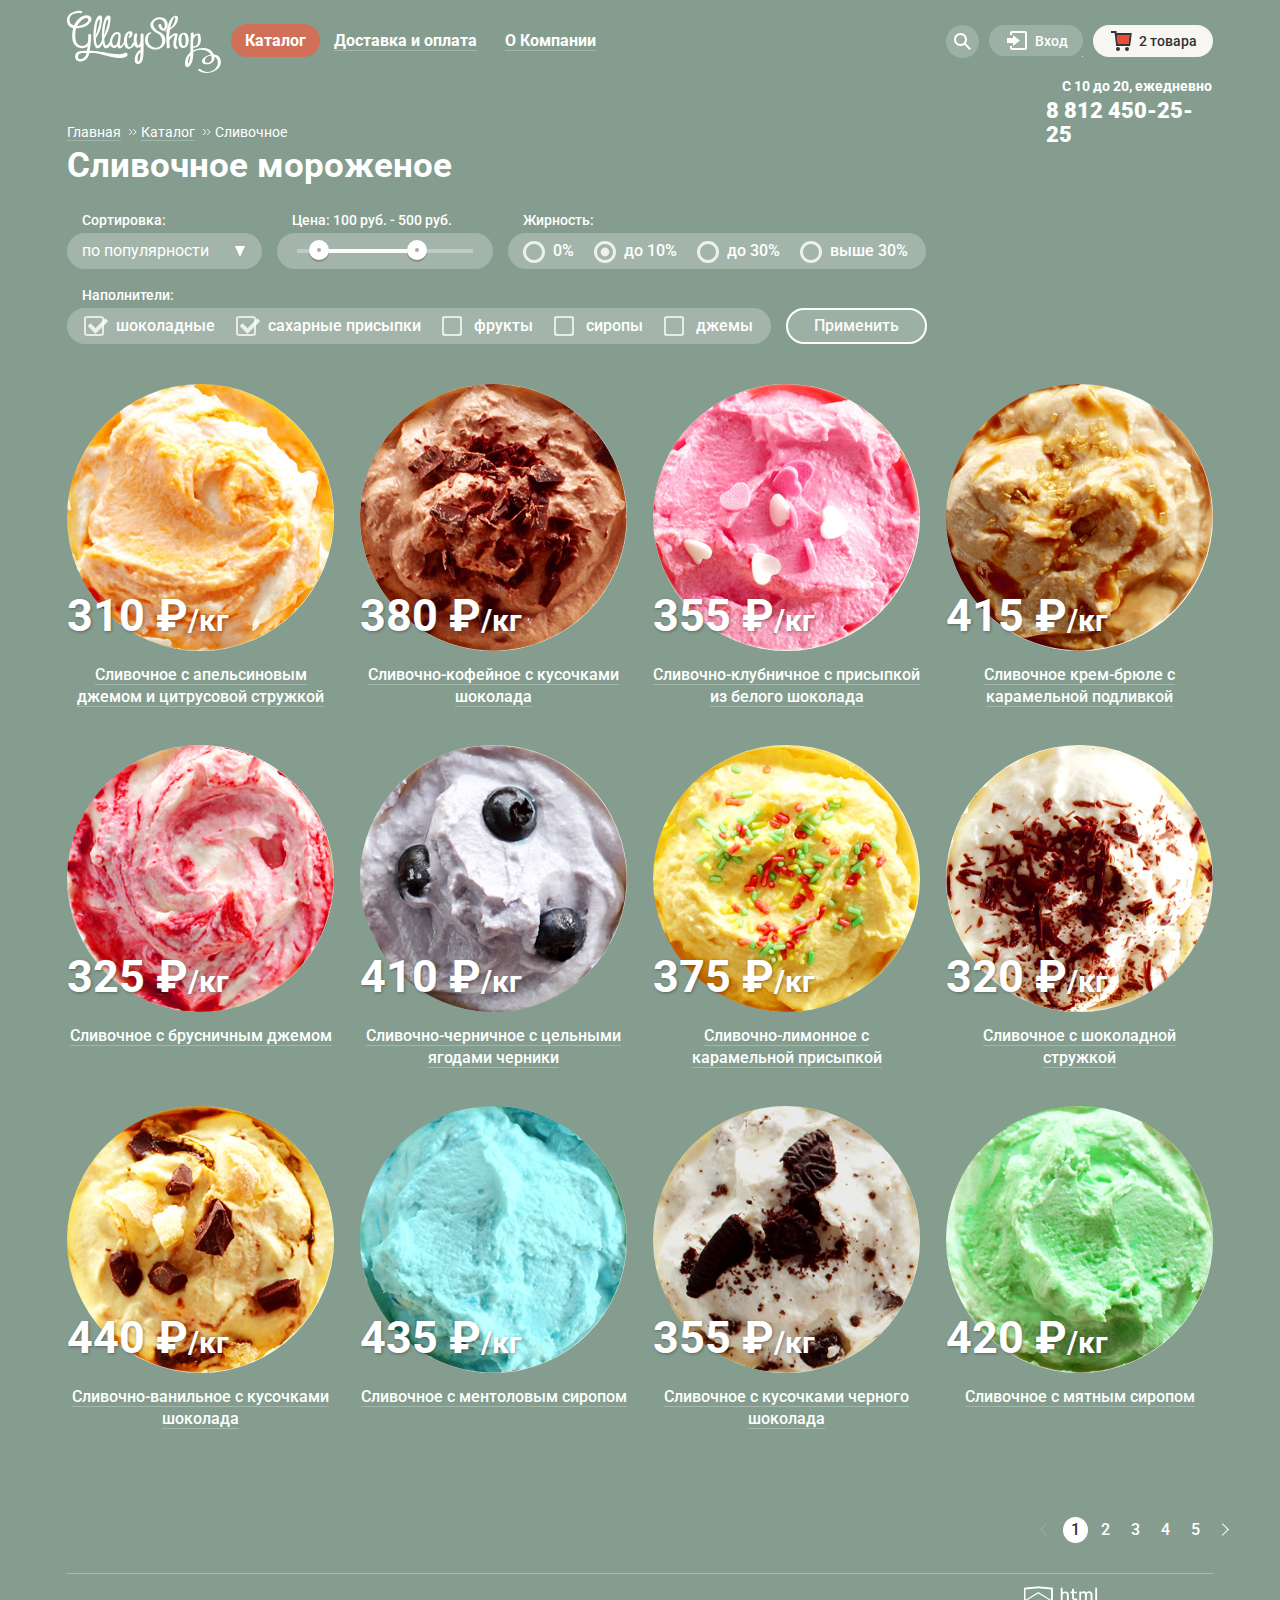
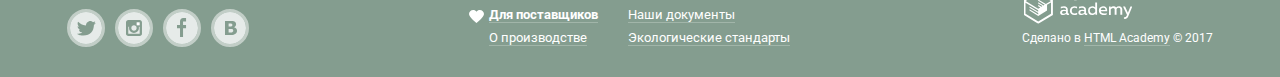
==== commit d0361a03: "Оживила форму" ====
--- a/catalog.html
+++ b/catalog.html
@@ -241,7 +241,7 @@
               </a>
             </div>
             <p class="catalog-item-price">
-              <b>310 Р</b><span>/кг</span>
+              <b>310 &#8381;</b><span>/кг</span>
             </p>
           </div>
           <div class="catalog-item-overlay">
@@ -257,7 +257,7 @@
               </a>
             </div>
             <p class="catalog-item-price">
-              <b>380 Р</b><span>/кг</span>
+              <b>380 &#8381;</b><span>/кг</span>
             </p>
           </div>
           <div class="catalog-item-overlay">
@@ -273,7 +273,7 @@
               </a>
             </div>
             <p class="catalog-item-price">
-              <b>355 Р</b><span>/кг</span>
+              <b>355 &#8381;</b><span>/кг</span>
             </p>
           </div>
           <div class="catalog-item-overlay">
@@ -289,7 +289,7 @@
               </a>
             </div>
             <p class="catalog-item-price">
-              <b>415 Р</b><span>/кг</span>
+              <b>415 &#8381;</b><span>/кг</span>
             </p>
           </div>
           <div class="catalog-item-overlay">
@@ -305,7 +305,7 @@
               </a>
             </div>
             <p class="catalog-item-price">
-              <b>325 Р</b><span>/кг</span>
+              <b>325 &#8381;</b><span>/кг</span>
             </p>
           </div>
           <div class="catalog-item-overlay">
@@ -321,7 +321,7 @@
               </a>
             </div>
             <p class="catalog-item-price">
-              <b>410 Р</b><span>/кг</span>
+              <b>410 &#8381;</b><span>/кг</span>
             </p>
           </div>
           <div class="catalog-item-overlay">
@@ -337,7 +337,7 @@
               </a>
             </div>
             <p class="catalog-item-price">
-              <b>375 Р</b><span>/кг</span>
+              <b>375 &#8381;</b><span>/кг</span>
             </p>
           </div>
           <div class="catalog-item-overlay">
@@ -353,7 +353,7 @@
               </a>
             </div>
             <p class="catalog-item-price">
-              <b>320 Р</b><span>/кг</span>
+              <b>320 &#8381;</b><span>/кг</span>
             </p>
           </div>
           <div class="catalog-item-overlay">
@@ -369,7 +369,7 @@
               </a>
             </div>
             <p class="catalog-item-price">
-              <b>440 Р</b><span>/кг</span>
+              <b>440 &#8381;</b><span>/кг</span>
             </p>
           </div>
           <div class="catalog-item-overlay">
@@ -385,7 +385,7 @@
               </a>
             </div>
             <p class="catalog-item-price">
-              <b>435 Р</b><span>/кг</span>
+              <b>435 &#8381;</b><span>/кг</span>
             </p>
           </div>
           <div class="catalog-item-overlay">
@@ -401,7 +401,7 @@
               </a>
             </div>
             <p class="catalog-item-price">
-              <b>355 Р</b><span>/кг</span>
+              <b>355 &#8381;</b><span>/кг</span>
             </p>
           </div>
           <div class="catalog-item-overlay">
@@ -417,7 +417,7 @@
               </a>
             </div>
             <p class="catalog-item-price">
-              <b>420 Р</b><span>/кг</span>
+              <b>420 &#8381;</b><span>/кг</span>
             </p>
           </div>
           <div class="catalog-item-overlay">
--- a/css/style.css
+++ b/css/style.css
@@ -157,14 +157,6 @@
   border-bottom: none;
 }
 
-/*.site-navigation a:active {
-  color: #323232;
-  background-color: #ededed;
-  -webkit-box-shadow: 0 -2px 2px -1px #696969;
-          box-shadow: 0 -2px 2px -1px #696969;
-  border-radius: 20px;
-}*/
-
 .catalog-items-list {
   position: relative;
   padding: 0;
@@ -309,7 +301,6 @@
 
 .user-navigation a {
   color: #ffffff;
-  /*background-color: #a1b4a9;*/
   background-color: rgba(255, 255, 255, 0.2);
   text-decoration: none;
   display: -webkit-box;
@@ -399,12 +390,12 @@
 
 .search-form input:hover,
 .login-form input:hover {
-  border: 2px solid rgba(154, 154, 154, 0.52);
+  box-shadow: 0px 0px 0px 2px rgba(199, 198, 197, 0.52) inset;
 }
 
 .search-form input:focus,
 .login-form input:focus {
-  border: 2px solid rgba(46, 136, 228, 0.52);
+  box-shadow: 0px 0px 0px 2px rgba(210, 204, 228, 0.52) inset;
 }
 
 .search-form input::-webkit-input-placeholder,
@@ -604,17 +595,6 @@
 }
 
 .hours-and-telephone {
-  /*display: -webkit-box;
-  display: -webkit-flex;
-  display: -ms-flexbox;
-  display: flex;
-  -webkit-box-orient: vertical;
-  -webkit-box-direction: normal;
-  -webkit-flex-direction: column;
-      -ms-flex-direction: column;
-          flex-direction: column;
-  margin-left: auto;
-  margin-top: -5px;*/
   margin-left: 979px;
 }
 
@@ -1150,11 +1130,11 @@
 }
 
 .newsletter-form input:hover {
-  border: 2px solid rgba(154, 154, 154, 0.52);
+  box-shadow: 0px 0px 0px 2px rgba(199, 198, 197, 0.52) inset;
 }
 
 .newsletter-form input:focus {
-  border: 2px solid rgba(46, 136, 228, 0.52);
+  box-shadow: 0px 0px 0px 2px rgba(210, 204, 228, 0.52) inset;
 }
 
 .map-container {
@@ -1471,6 +1451,46 @@
 }
 
 /*Стили для формы обратной связи*/
+@keyframes bounce {
+0% {
+ transform: translateY(-2000px);
+}
+
+70% {
+ transform: translateY(30px);
+}
+
+90% {
+ transform: translateY(-10px);
+}
+
+100% {
+ transform: translateY(0);
+}
+}
+
+@keyframes shake {
+  0%,
+  100% {
+    transform: translateX(0);
+  }
+
+  10%,
+  30%,
+  50%,
+  70%,
+  90% {
+    transform: translateX(-10px);
+  }
+
+  20%,
+  40%,
+  60%,
+  80% {
+    transform: translateX(10px);
+  }
+}
+
 .modal {
   position: fixed;
   display: none;
@@ -1478,6 +1498,11 @@
 
 .modal-show {
   display: block;
+  animation: bounce 0.6s;
+}
+
+.modal-error {
+  animation: shake 1s;
 }
 
 .modal-feedback {
@@ -1622,11 +1647,11 @@
 }
 
 .feedback-form input:hover {
-  border: 2px solid rgba(154, 154, 154, 0.52);
+  box-shadow: 0px 0px 0px 2px rgba(199, 198, 197, 0.52) inset;
 }
 
 .feedback-form input:focus {
-  border: 2px solid rgba(46, 136, 228, 0.52);
+  box-shadow: 0px 0px 0px 2px rgba(210, 204, 228, 0.52) inset;
 }
 
 .feedback-form textarea {
@@ -1660,14 +1685,14 @@
 
 .feedback-form textarea:hover {
   min-width: 398px;
-  height: 133px;
-  border: 2px solid rgba(154, 154, 154, 0.52);
+  min-height: 133px;
+  box-shadow: 0px 0px 0px 2px rgba(199, 198, 197, 0.52) inset;
 }
 
 .feedback-form textarea:focus {
   min-width: 398px;
   height: 133px;
-  border: 2px solid rgba(46, 136, 228, 0.52);
+  box-shadow: 0px 0px 0px 2px rgba(210, 204, 228, 0.52) inset;
 }
 
 /*Стили страницы каталога*/
@@ -1691,6 +1716,7 @@
   height: 16px;
   border-bottom: none;
 }
+
 
 .search-form-container,
 .login-form-container {
@@ -2048,8 +2074,8 @@
 .sorting-filter-wrapper:hover::after {
   content: "";
   position: absolute;
-  top: 15px;
-  right: 23px;
+  top: 13px;
+  right: 17px;
   width: 0;
   height: 0;
   border: 5px solid #000000;
@@ -2265,14 +2291,12 @@
   width: 16px;
   height: 16px;
   margin-left: 30px;
-  /*border: 2px solid rgba(255, 255, 255, 0.8);*/
   border: 2px solid #E6EBE9;
   border-radius: 3px;
 }
 
 .filler-filter-wrapper label:hover::before,
 .filler-filter-wrapper label:hover::after {
-  /*border: 2px solid rgba(255, 255, 255, 1);*/
   border: 2px solid #ffffff;
 }
 
@@ -2283,9 +2307,9 @@
   border-top: none;
   border-right: none;
   border-radius: 0;
-  -webkit-transform: rotate(-45deg) translateX(4px) translateY(5px);
-      -ms-transform: rotate(-45deg) translateX(4px) translateY(5px);
-       -o-transform: rotate(-45deg) translateX(4px) translateY(5px);
+  -webkit-transform: rotate(-45deg) translateX(2px) translateY(5px);
+      -ms-transform: rotate(-45deg) translateX(2px) translateY(5px);
+       -o-transform: rotate(-45deg) translateX(2px) translateY(5px);
           transform: rotate(-45deg) translateX(2px) translateY(5px);
 }
 
@@ -2293,10 +2317,10 @@
   border: 4px solid #ffffff;
   border-top: none;
   border-right: none;
-  -webkit-transform: rotate(-45deg) translateX(4px) translateY(5px);
-      -ms-transform: rotate(-45deg) translateX(4px) translateY(5px);
-       -o-transform: rotate(-45deg) translateX(4px) translateY(5px);
-          transform: rotate(-45deg) translateX(4px) translateY(5px);
+  -webkit-transform: rotate(-45deg) translateX(2px) translateY(5px);
+      -ms-transform: rotate(-45deg) translateX(2px) translateY(5px);
+       -o-transform: rotate(-45deg) translateX(2px) translateY(5px);
+          transform: rotate(-45deg) translateX(2px) translateY(5px);
 }
 
 .filters-button-wrapper {
@@ -2488,7 +2512,6 @@
 }
 
 .paginator {
-  /*position: relative;*/
   display: -webkit-box;
   display: -webkit-flex;
   display: -ms-flexbox;
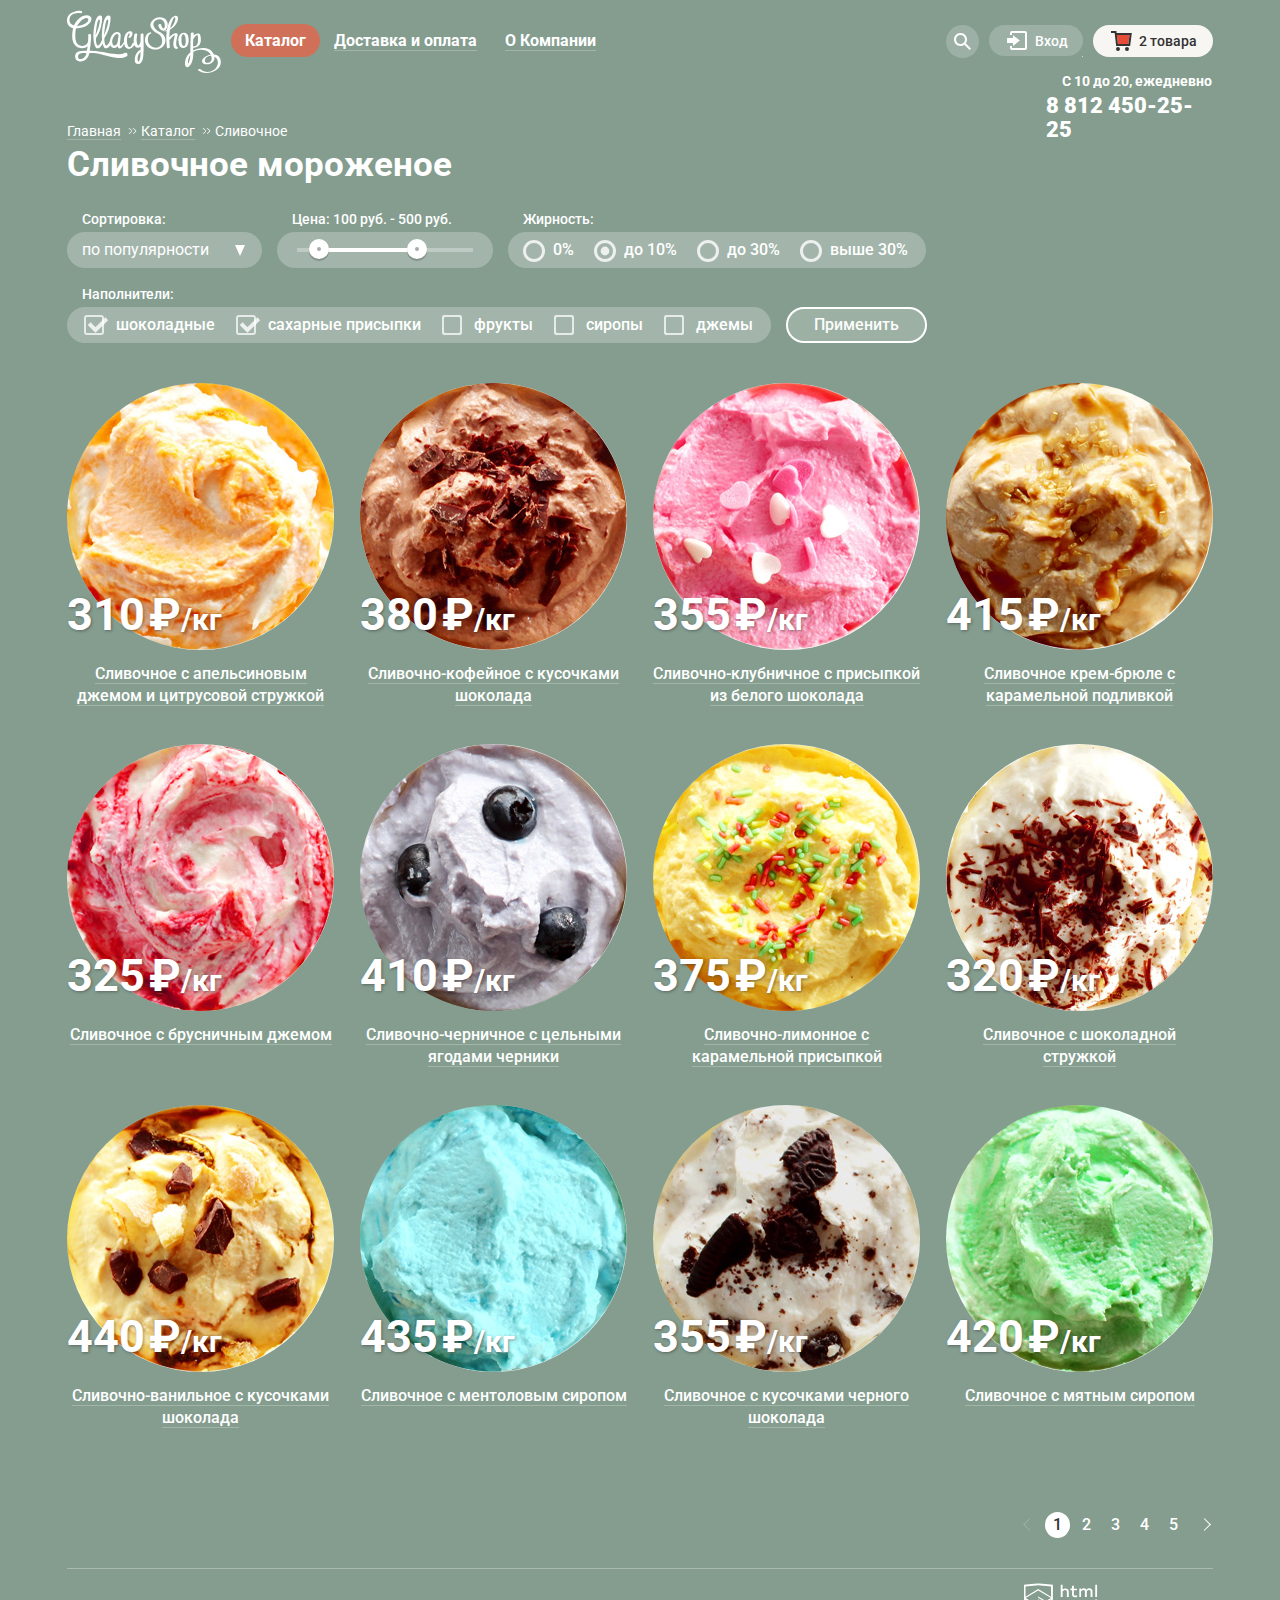
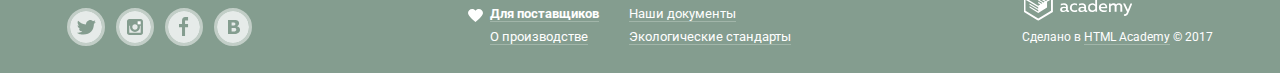
==== commit 37aa5f6c: "Подготовка проекта к защите" ====
--- a/catalog.html
+++ b/catalog.html
@@ -18,7 +18,7 @@
             <img src="img/gllacy-logo.svg" width="154" height="64" alt="Логотип магазина мороженого Глейси">
           </a>
           <ul class="site-navigation">
-            <li class="catalog-items-list"><a class="active products-link" href="#">Каталог</a>
+            <li class="catalog-items-list"><a class="active site-navigation-link" href="#">Каталог</a>
               <div class="submenu-wrapper">
                 <ul class="new-products">
                   <li class="new-products-heading">Новинки</li>
@@ -29,8 +29,8 @@
                 </ul>
               </div>
             </li>
-            <li><a href="#"><span>Доставка и оплата</span></a></li>
-            <li><a href="#"><span>О Компании</span></a></li>
+            <li><a class="site-navigation-link" href="#"><span>Доставка и оплата</span></a></li>
+            <li><a class="site-navigation-link" href="#"><span>О Компании</span></a></li>
           </ul>
           <ul class="user-navigation">
             <li class="search-unit">
@@ -77,8 +77,8 @@
                     </div>
                     <div class="button-container">
                       <div class="login-password-info">
-                        <a class="restore" href="#">Забыли пароль?</a>
-                        <a class="new-registration" href="#">Новая регистрация</a>
+                        <a class="restore" href="#"><span>Забыли пароль?</span></a>
+                        <a class="new-registration" href="#"><span>Новая регистрация</span></a>
                       </div>
                       <button class="button" type="submit">Войти</button>
                     </div>
@@ -241,7 +241,7 @@
               </a>
             </div>
             <p class="catalog-item-price">
-              <b>310 &#8381;</b><span>/кг</span>
+              <b>310</b> <b>&#8381;</b><span>/кг</span>
             </p>
           </div>
           <div class="catalog-item-overlay">
@@ -257,7 +257,7 @@
               </a>
             </div>
             <p class="catalog-item-price">
-              <b>380 &#8381;</b><span>/кг</span>
+              <b>380</b> <b>&#8381;</b><span>/кг</span>
             </p>
           </div>
           <div class="catalog-item-overlay">
@@ -273,7 +273,7 @@
               </a>
             </div>
             <p class="catalog-item-price">
-              <b>355 &#8381;</b><span>/кг</span>
+              <b>355</b> <b>&#8381;</b><span>/кг</span>
             </p>
           </div>
           <div class="catalog-item-overlay">
@@ -289,7 +289,7 @@
               </a>
             </div>
             <p class="catalog-item-price">
-              <b>415 &#8381;</b><span>/кг</span>
+              <b>415</b> <b>&#8381;</b><span>/кг</span>
             </p>
           </div>
           <div class="catalog-item-overlay">
@@ -305,7 +305,7 @@
               </a>
             </div>
             <p class="catalog-item-price">
-              <b>325 &#8381;</b><span>/кг</span>
+              <b>325</b> <b>&#8381;</b><span>/кг</span>
             </p>
           </div>
           <div class="catalog-item-overlay">
@@ -321,7 +321,7 @@
               </a>
             </div>
             <p class="catalog-item-price">
-              <b>410 &#8381;</b><span>/кг</span>
+              <b>410</b> <b>&#8381;</b><span>/кг</span>
             </p>
           </div>
           <div class="catalog-item-overlay">
@@ -337,7 +337,7 @@
               </a>
             </div>
             <p class="catalog-item-price">
-              <b>375 &#8381;</b><span>/кг</span>
+              <b>375</b> <b>&#8381;</b><span>/кг</span>
             </p>
           </div>
           <div class="catalog-item-overlay">
@@ -353,7 +353,7 @@
               </a>
             </div>
             <p class="catalog-item-price">
-              <b>320 &#8381;</b><span>/кг</span>
+              <b>320</b> <b>&#8381;</b><span>/кг</span>
             </p>
           </div>
           <div class="catalog-item-overlay">
@@ -369,7 +369,7 @@
               </a>
             </div>
             <p class="catalog-item-price">
-              <b>440 &#8381;</b><span>/кг</span>
+              <b>440</b> <b>&#8381;</b><span>/кг</span>
             </p>
           </div>
           <div class="catalog-item-overlay">
@@ -385,7 +385,7 @@
               </a>
             </div>
             <p class="catalog-item-price">
-              <b>435 &#8381;</b><span>/кг</span>
+              <b>435</b> <b>&#8381;</b><span>/кг</span>
             </p>
           </div>
           <div class="catalog-item-overlay">
@@ -401,7 +401,7 @@
               </a>
             </div>
             <p class="catalog-item-price">
-              <b>355 &#8381;</b><span>/кг</span>
+              <b>355</b> <b>&#8381;</b><span>/кг</span>
             </p>
           </div>
           <div class="catalog-item-overlay">
@@ -417,7 +417,7 @@
               </a>
             </div>
             <p class="catalog-item-price">
-              <b>420 &#8381;</b><span>/кг</span>
+              <b>420</b> <b>&#8381;</b><span>/кг</span>
             </p>
           </div>
           <div class="catalog-item-overlay">
--- a/css/style.css
+++ b/css/style.css
@@ -81,8 +81,8 @@
   -webkit-box-orient: vertical;
   -webkit-box-direction: normal;
   -webkit-flex-direction: column;
-      -ms-flex-direction: column;
-          flex-direction: column;
+  -ms-flex-direction: column;
+  flex-direction: column;
   font-size: 16px;
   line-height: 18px;
   font-weight: 700;
@@ -96,8 +96,8 @@
   display: flex;
   -webkit-box-align: start;
   -webkit-align-items: flex-start;
-      -ms-flex-align: start;
-          align-items: flex-start;
+  -ms-flex-align: start;
+  align-items: flex-start;
 }
 
 .main-header-logo {
@@ -149,11 +149,23 @@
   background-color: #F7F6F3;
 }
 
+.site-navigation a:active {
+  background-color: #ededed;
+  -webkit-box-shadow: inset 0 2px 1px 0 #696969;
+  box-shadow: inset 0 2px 1px 0 #696969;
+}
+
 .site-navigation span {
   border-bottom: 1px solid #A1B5A9;
 }
 
 .site-navigation-link:hover>span {
+  border-bottom: none;
+  color: #323232;
+}
+
+.catalog-items-list:hover>.products-link {
+  color: #323232;
   border-bottom: none;
 }
 
@@ -188,15 +200,6 @@
   display: block;
 }
 
-.catalog-items-list:hover>.products-link {
-  color: #323232;
-  border-bottom: none;
-}
-
-.catalog-items-list:hover>.products-link-text {
-  border-bottom: none;
-}
-
 .new-products {
   display: -webkit-box;
   display: -webkit-flex;
@@ -205,8 +208,8 @@
   -webkit-box-orient: vertical;
   -webkit-box-direction: normal;
   -webkit-flex-direction: column;
-      -ms-flex-direction: column;
-          flex-direction: column;
+  -ms-flex-direction: column;
+  flex-direction: column;
   min-height: 165px;
   margin: 0;
   margin-top: 5px;
@@ -282,7 +285,7 @@
   color: #323232;
   background-color: #f6b5a5;
   -webkit-box-shadow: none;
-          box-shadow: none;
+  box-shadow: none;
 }
 
 .user-navigation {
@@ -309,12 +312,12 @@
   display: flex;
   -webkit-box-pack: center;
   -webkit-justify-content: center;
-      -ms-flex-pack: center;
-          justify-content: center;
+  -ms-flex-pack: center;
+  justify-content: center;
   -webkit-box-align: center;
   -webkit-align-items: center;
-      -ms-flex-align: center;
-          align-items: center;
+  -ms-flex-align: center;
+  align-items: center;
 }
 
 .search-unit {
@@ -366,7 +369,7 @@
   background-color: #f8f7f4;
   padding: 20px 15px;
   -webkit-box-shadow: 0 20px 20px rgba(0, 0, 0, 0.4);
-          box-shadow: 0 20px 20px rgba(0, 0, 0, 0.4);
+  box-shadow: 0 20px 20px rgba(0, 0, 0, 0.4);
 }
 
 .search-form input,
@@ -380,7 +383,7 @@
 
 .search-form input {
   -webkit-box-sizing: border-box;
-          box-sizing: border-box;
+  box-sizing: border-box;
   min-width: 310px;
   padding: 10px;
   border: 1px solid #d3d3d2;
@@ -390,11 +393,13 @@
 
 .search-form input:hover,
 .login-form input:hover {
+  -webkit-box-shadow: 0px 0px 0px 2px rgba(199, 198, 197, 0.52) inset;
   box-shadow: 0px 0px 0px 2px rgba(199, 198, 197, 0.52) inset;
 }
 
 .search-form input:focus,
 .login-form input:focus {
+  -webkit-box-shadow: 0px 0px 0px 2px rgba(210, 204, 228, 0.52) inset;
   box-shadow: 0px 0px 0px 2px rgba(210, 204, 228, 0.52) inset;
 }
 
@@ -479,7 +484,7 @@
   padding: 0 20px;
   background-color: #f8f7f4;
   -webkit-box-shadow: 0 20px 20px rgba(0, 0, 0, 0.4);
-          box-shadow: 0 20px 20px rgba(0, 0, 0, 0.4);
+  box-shadow: 0 20px 20px rgba(0, 0, 0, 0.4);
 }
 
 .button-container {
@@ -489,13 +494,13 @@
   display: flex;
   -webkit-box-pack: justify;
   -webkit-justify-content: space-between;
-      -ms-flex-pack: justify;
-          justify-content: space-between;
+  -ms-flex-pack: justify;
+  justify-content: space-between;
   padding: 15px 0;
 }
 
 .login-form .button {
-  height: 45px;
+  height: 44px;
   padding: 0 25px;
   font: inherit;
   color: #ffffff;
@@ -511,7 +516,7 @@
   background-image: linear-gradient(to right top, #e74a35, #f26843);
   border: none;
   -webkit-box-shadow: 0 2px 0 0 rgba(172, 16, 0, 0.64);
-          box-shadow: 0 2px 0 0 rgba(172, 16, 0, 0.64);
+  box-shadow: 0 2px 0 0 rgba(172, 16, 0, 0.64);
 }
 
 .login-form .button:hover {
@@ -520,7 +525,7 @@
   background-image: -o-linear-gradient(left bottom, #e74a35, #f26843);
   background-image: linear-gradient(to right top, #e74a35, #f26843);
   -webkit-box-shadow: 0 2px 0 0 #ac1000;
-          box-shadow: 0 2px 0 0 #ac1000;
+  box-shadow: 0 2px 0 0 #ac1000;
   opacity: 0.8;
 }
 
@@ -530,7 +535,7 @@
   background-image: -o-linear-gradient(left bottom, #f26843, #e74a35);
   background-image: linear-gradient(to right top, #f26843, #e74a35);
   -webkit-box-shadow: inset 0 -2px 0 0 #942718;
-          box-shadow: inset 0 -2px 0 0 #942718;
+  box-shadow: inset 0 -2px 0 0 #942718;
   opacity: 0.93;
 }
 
@@ -542,17 +547,21 @@
   -webkit-box-orient: vertical;
   -webkit-box-direction: normal;
   -webkit-flex-direction: column;
-      -ms-flex-direction: column;
-          flex-direction: column;
+  -ms-flex-direction: column;
+  flex-direction: column;
   -webkit-box-ordinal-group: 2;
   -webkit-order: 1;
-      -ms-flex-order: 1;
-          order: 1;
+  -ms-flex-order: 1;
+  order: 1;
+  -webkit-box-align: start;
+  -webkit-align-items: flex-start;
+  -ms-flex-align: start;
+  align-items: flex-start;
 }
 
 .login-form input {
   -webkit-box-sizing: border-box;
-          box-sizing: border-box;
+  box-sizing: border-box;
   min-width: 240px;
   height: 44px;
   padding: 10px;
@@ -596,6 +605,7 @@
 
 .hours-and-telephone {
   margin-left: 979px;
+  margin-top: -5px;
 }
 
 .hours-and-telephone p {
@@ -626,7 +636,7 @@
 
 .slider {
   position: relative;
-  padding-top: 260px;
+  padding-top: 265px;
   text-align: center;
   color: #ffffff;
 }
@@ -715,7 +725,7 @@
   background: linear-gradient(to bottom, #f26843 0%, #e74a35 100%);
   border-radius: 50px;
   -webkit-box-shadow: 0 2px 2px rgba(172, 16, 0, 0.64);
-          box-shadow: 0 2px 2px rgba(172, 16, 0, 0.64);
+  box-shadow: 0 2px 2px rgba(172, 16, 0, 0.64);
   border: none;
   cursor: pointer;
 }
@@ -726,7 +736,7 @@
   background: -o-linear-gradient(top, #f58669 0%, #ec6f5e 100%);
   background: linear-gradient(to bottom, #f58669 0%, #ec6f5e 100%);
   -webkit-box-shadow: 0 2px 2px rgba(172, 16, 0, 1);
-          box-shadow: 0 2px 2px rgba(172, 16, 0, 1);
+  box-shadow: 0 2px 2px rgba(172, 16, 0, 1);
 }
 
 .slide-button:active {
@@ -735,7 +745,7 @@
   background: -o-linear-gradient(top, #d84732 0%, #e1613e 100%);
   background: linear-gradient(to bottom, #d84732 0%, #e1613e 100%);
   -webkit-box-shadow: inset 0 2px 2px rgba(172, 16, 0, 1);
-          box-shadow: inset 0 2px 2px rgba(172, 16, 0, 1);
+  box-shadow: inset 0 2px 2px rgba(172, 16, 0, 1);
 }
 
 .banners-wrapper {
@@ -776,7 +786,7 @@
 
 .banner-button {
   display: block;
-  padding: 12px 20px;
+  padding: 11px 20px;
   font-size: 18px;
   line-height: 24px;
   font-weight: 700;
@@ -790,7 +800,7 @@
   background: -o-linear-gradient(top, #f26843 0%, #e74a35 100%);
   background: linear-gradient(to bottom, #f26843 0%, #e74a35 100%);
   -webkit-box-shadow: 0 2px 2px rgba(172, 16, 0, 0.64);
-          box-shadow: 0 2px 2px rgba(172, 16, 0, 0.64);
+  box-shadow: 0 2px 2px rgba(172, 16, 0, 0.64);
 }
 
 .banner-button:hover {
@@ -799,7 +809,7 @@
   background: -o-linear-gradient(top, #f58669 0%, #ec6f5e 100%);
   background: linear-gradient(to bottom, #f58669 0%, #ec6f5e 100%);
   -webkit-box-shadow: 0 2px 2px rgba(172, 16, 0, 1);
-          box-shadow: 0 2px 2px rgba(172, 16, 0, 1);
+  box-shadow: 0 2px 2px rgba(172, 16, 0, 1);
 }
 
 .banner-button:active {
@@ -808,12 +818,12 @@
   background: -o-linear-gradient(top, #d84732 0%, #e1613e 100%);
   background: linear-gradient(to bottom, #d84732 0%, #e1613e 100%);
   -webkit-box-shadow: inset 0 2px 2px rgba(172, 16, 0, 1);
-          box-shadow: inset 0 2px 2px rgba(172, 16, 0, 1);
+  box-shadow: inset 0 2px 2px rgba(172, 16, 0, 1);
 }
 
 .raspberry-banner .banner-button {
   margin-left: 375px;
-  width: 120px;
+  width: 125px;
 }
 
 .chocolate-banner .banner-button {
@@ -823,13 +833,19 @@
 
 .raspberry-banner {
   margin-right: auto;
-  background-image: url(../img/raspberry.jpg);
+  background-image: url("../img/raspberry.jpg");
+  background-size: cover;
   background-repeat: no-repeat;
   background-position: center;
+  background-color: #6b0006;
 }
 
 .chocolate-banner {
-  background-image: url(../img/chocolate.jpg);
+  background-image: url("../img/chocolate.jpg");
+  background-size: cover;
+  background-repeat: no-repeat;
+  background-position: center;
+  background-color: #37170a;
 }
 
 /*Промо каталога*/
@@ -844,9 +860,12 @@
   display: flex;
   -webkit-box-pack: justify;
   -webkit-justify-content: space-between;
-      -ms-flex-pack: justify;
-          justify-content: space-between;
-  padding: 0;
+  -ms-flex-pack: justify;
+  justify-content: space-between;
+  padding: 0;
+  -webkit-flex-wrap: wrap;
+  -ms-flex-wrap: wrap;
+  flex-wrap: wrap;
 }
 
 .gllacy-hits li {
@@ -861,7 +880,7 @@
 
 .hit {
   position: absolute;
-  background-image: url(../img/hit.svg);
+  background-image: url("../img/hit.svg");
   top: -15px;
   width: 61px;
   height: 61px;
@@ -883,6 +902,7 @@
   background-position: top center;
   background-repeat: repeat-repeat-x;
   border-radius: 15px;
+  background-color: #ece2C9;
 }
 
 .gllacy-info-wrapper {
@@ -891,8 +911,8 @@
   display: -ms-flexbox;
   display: flex;
   -webkit-flex-wrap: wrap;
-      -ms-flex-wrap: wrap;
-          flex-wrap: wrap;
+  -ms-flex-wrap: wrap;
+  flex-wrap: wrap;
   width: 1146px;
 }
 
@@ -932,25 +952,25 @@
 }
 
 .icon-icecream::before {
-  background-image: url(../img/icon-icecream.svg);
+  background-image: url("../img/icon-icecream.svg");
   background-repeat: no-repeat;
   background-position: 0 0;
 }
 
 .icon-cow::before {
-  background-image: url(../img/icon-cow.svg);
+  background-image: url("../img/icon-cow.svg");
   background-repeat: no-repeat;
   background-position: 0 0;
 }
 
 .icon-leaf::before {
-  background-image: url(../img/icon-leaf.svg);
+  background-image: url("../img/icon-leaf.svg");
   background-repeat: no-repeat;
   background-position: 0 0;
 }
 
 .icon-termometr::before {
-  background-image: url(../img/icon-termometr.svg);
+  background-image: url("../img/icon-termometr.svg");
   background-repeat: no-repeat;
   background-position: 0 0;
 }
@@ -974,6 +994,8 @@
   background-position: top left;
   background-repeat: no-repeat;
   border-radius: 15px;
+  background-color: #ffffff;
+  background-size: cover;
 }
 
 .news-container {
@@ -984,8 +1006,8 @@
   -webkit-box-orient: vertical;
   -webkit-box-direction: normal;
   -webkit-flex-direction: column;
-      -ms-flex-direction: column;
-          flex-direction: column;
+  -ms-flex-direction: column;
+  flex-direction: column;
   width: 285px;
   padding-top: 6px;
   min-height: 215px;
@@ -1018,9 +1040,11 @@
 }
 
 .email-subscribing {
-  background-image: url(../img/mail-background.svg);
+  background-image: url("../img/mail-background.svg");
   background-repeat: repeat;
   border-radius: 10px;
+  background-color: #92cdff;
+  background-size: cover;
 }
 
 .subscribing-container {
@@ -1031,10 +1055,11 @@
   -webkit-box-orient: vertical;
   -webkit-box-direction: normal;
   -webkit-flex-direction: column;
-      -ms-flex-direction: column;
-          flex-direction: column;
+  -ms-flex-direction: column;
+  flex-direction: column;
   min-width: 510px;
   width: 506px;
+  min-height: 150px;
   padding: 30px 20px;
   margin: 5px;
   font-size: 16px;
@@ -1052,11 +1077,11 @@
 
 .newsletter-form input {
   -webkit-box-sizing: border-box;
-          box-sizing: border-box;
-  min-width: 365px;
+  box-sizing: border-box;
+  min-width: 366px;
   height: 44px;
   padding: 10px 15px;
-  margin-top: 38px;
+  margin-top: 35px;
   font: inherit;
   font-size: 16px;
   font-weight: 700;
@@ -1090,6 +1115,7 @@
 .newsletter-button {
   padding: 10px 19px;
   margin-left: 10px;
+  margin-top: -7px;
   text-align: center;
   vertical-align: middle;
   cursor: pointer;
@@ -1108,7 +1134,7 @@
   background: linear-gradient(to bottom, #f26843 0%, #e74a35 100%);
   border-radius: 50px;
   -webkit-box-shadow: 0 2px 2px rgba(172, 16, 0, 0.64);
-          box-shadow: 0 2px 2px rgba(172, 16, 0, 0.64);
+  box-shadow: 0 2px 2px rgba(172, 16, 0, 0.64);
 }
 
 .newsletter-button:hover {
@@ -1117,7 +1143,7 @@
   background: -o-linear-gradient(top, #f58669 0%, #ec6f5e 100%);
   background: linear-gradient(to bottom, #f58669 0%, #ec6f5e 100%);
   -webkit-box-shadow: 0 2px 2px rgba(172, 16, 0, 1);
-          box-shadow: 0 2px 2px rgba(172, 16, 0, 1);
+  box-shadow: 0 2px 2px rgba(172, 16, 0, 1);
 }
 
 .newsletter-button:active {
@@ -1126,14 +1152,16 @@
   background: -o-linear-gradient(top, #d84732 0%, #e1613e 100%);
   background: linear-gradient(to bottom, #d84732 0%, #e1613e 100%);
   -webkit-box-shadow: inset 0 2px 2px rgba(172, 16, 0, 1);
-          box-shadow: inset 0 2px 2px rgba(172, 16, 0, 1);
+  box-shadow: inset 0 2px 2px rgba(172, 16, 0, 1);
 }
 
 .newsletter-form input:hover {
+  -webkit-box-shadow: 0px 0px 0px 2px rgba(199, 198, 197, 0.52) inset;
   box-shadow: 0px 0px 0px 2px rgba(199, 198, 197, 0.52) inset;
 }
 
 .newsletter-form input:focus {
+  -webkit-box-shadow: 0px 0px 0px 2px rgba(210, 204, 228, 0.52) inset;
   box-shadow: 0px 0px 0px 2px rgba(210, 204, 228, 0.52) inset;
 }
 
@@ -1147,12 +1175,18 @@
   margin: 0;
   margin-left: -27px;
   padding: 0;
+  background-image: url("../img/map.jpg");
+  background-color: #c0ecae;
 }
 
 .map {
   width: 100%;
   height: 100%;
   position: relative;
+}
+
+iframe {
+  border: 0;
 }
 
 .forwarding-form-wrapper {
@@ -1191,7 +1225,7 @@
 
 .forwarding-button {
   padding: 10px 27px;
-  margin-left: 5px;
+  margin-left: 7px;
   font-size: 18px;
   line-height: 24px;
   font-weight: 700;
@@ -1203,7 +1237,7 @@
   background: linear-gradient(to bottom, #f26843 0%, #e74a35 100%);
   border-radius: 50px;
   -webkit-box-shadow: 0 2px 2px rgba(172, 16, 0, 0.64);
-          box-shadow: 0 2px 2px rgba(172, 16, 0, 0.64);
+  box-shadow: 0 2px 2px rgba(172, 16, 0, 0.64);
 }
 
 .forwarding-button:hover {
@@ -1212,7 +1246,7 @@
   background: -o-linear-gradient(top, #f58669 0%, #ec6f5e 100%);
   background: linear-gradient(to bottom, #f58669 0%, #ec6f5e 100%);
   -webkit-box-shadow: 0 2px 2px rgba(172, 16, 0, 1);
-          box-shadow: 0 2px 2px rgba(172, 16, 0, 1);
+  box-shadow: 0 2px 2px rgba(172, 16, 0, 1);
 }
 
 .forwarding-button:active {
@@ -1221,7 +1255,7 @@
   background: -o-linear-gradient(top, #d84732 0%, #e1613e 100%);
   background: linear-gradient(to bottom, #d84732 0%, #e1613e 100%);
   -webkit-box-shadow: inset 0 2px 2px rgba(172, 16, 0, 1);
-          box-shadow: inset 0 2px 2px rgba(172, 16, 0, 1);
+  box-shadow: inset 0 2px 2px rgba(172, 16, 0, 1);
 }
 
 /*Стили для footer*/
@@ -1232,13 +1266,13 @@
   display: flex;
   -webkit-box-pack: justify;
   -webkit-justify-content: space-between;
-      -ms-flex-pack: justify;
-          justify-content: space-between;
+  -ms-flex-pack: justify;
+  justify-content: space-between;
   -webkit-box-align: end;
   -webkit-align-items: flex-end;
-      -ms-flex-align: end;
-          align-items: flex-end;
-  padding-bottom: 30px;
+  -ms-flex-align: end;
+  align-items: flex-end;
+  padding-bottom: 27px;
   color: #ffffff;
 }
 
@@ -1262,8 +1296,8 @@
   display: flex;
   -webkit-box-align: center;
   -webkit-align-items: center;
-      -ms-flex-align: center;
-          align-items: center;
+  -ms-flex-align: center;
+  align-items: center;
   width: 267px;
   padding: 0;
   margin: 0;
@@ -1284,7 +1318,7 @@
   display: -webkit-flex;
   display: -ms-flexbox;
   display: flex;
-  margin-right: 10px;
+  margin-right: 11px;
   border: 3px solid #c2cec7;
   border-radius: 50%;
 }
@@ -1321,8 +1355,8 @@
   display: flex;
   -webkit-box-align: center;
   -webkit-align-items: center;
-      -ms-flex-align: center;
-          align-items: center;
+  -ms-flex-align: center;
+  align-items: center;
   width: 560px;
   margin: 0;
   padding: 0;
@@ -1360,10 +1394,10 @@
   position: absolute;
   content: "";
   top: 3px;
-  left: -20px;
+  left: -22px;
   width: 15px;
   height: 13px;
-  background-image: url(../img/heart.svg);
+  background-image: url("../img/heart.svg");
   background-position: 0 0;
 }
 
@@ -1376,14 +1410,14 @@
   -webkit-box-orient: vertical;
   -webkit-box-direction: normal;
   -webkit-flex-direction: column;
-      -ms-flex-direction: column;
-          flex-direction: column;
+  -ms-flex-direction: column;
+  flex-direction: column;
   padding: 0;
   margin: 0;
 }
 
 .first-column {
-  margin-left: -10px;
+  margin-left: -9px;
 }
 
 .first-column li,
@@ -1400,10 +1434,10 @@
   -webkit-box-orient: vertical;
   -webkit-box-direction: normal;
   -webkit-flex-direction: column;
-      -ms-flex-direction: column;
-          flex-direction: column;
+  -ms-flex-direction: column;
+  flex-direction: column;
   width: 200px;
-  margin-top: 10px;
+  margin-top: 12px;
   font-size: 12px;
   font-weight: 400;
   line-height: 18px;
@@ -1415,9 +1449,9 @@
 
 .footer-copyright img {
   -webkit-transform: scale(0.85);
-      -ms-transform: scale(0.85);
-       -o-transform: scale(0.85);
-          transform: scale(0.85);
+  -ms-transform: scale(0.85);
+  -o-transform: scale(0.85);
+  transform: scale(0.85);
 }
 
 .copyright-link {
@@ -1431,14 +1465,14 @@
 
 .producing-info {
   -webkit-align-self: flex-end;
-      -ms-flex-item-align: end;
-          align-self: flex-end;
+  -ms-flex-item-align: end;
+  align-self: flex-end;
 }
 
 .producing-info p {
   padding: 0;
   margin: 0;
-  margin-top: -3px;
+  margin-top: -1px;
 }
 
 .footer-copyright a {
@@ -1451,27 +1485,81 @@
 }
 
 /*Стили для формы обратной связи*/
+@-webkit-keyframes bounce {
+  0% {
+    -webkit-transform: translateY(-2000px);
+    transform: translateY(-2000px);
+  }
+
+  70% {
+    -webkit-transform: translateY(30px);
+    transform: translateY(30px);
+  }
+
+  90% {
+    -webkit-transform: translateY(-10px);
+    transform: translateY(-10px);
+  }
+
+  100% {
+    -webkit-transform: translateY(0);
+    transform: translateY(0);
+  }
+}
+
+@-o-keyframes bounce {
+  0% {
+    -o-transform: translateY(-2000px);
+    transform: translateY(-2000px);
+  }
+
+  70% {
+    -o-transform: translateY(30px);
+    transform: translateY(30px);
+  }
+
+  90% {
+    -o-transform: translateY(-10px);
+    transform: translateY(-10px);
+  }
+
+  100% {
+    -o-transform: translateY(0);
+    transform: translateY(0);
+  }
+}
+
 @keyframes bounce {
-0% {
- transform: translateY(-2000px);
-}
-
-70% {
- transform: translateY(30px);
-}
-
-90% {
- transform: translateY(-10px);
-}
-
-100% {
- transform: translateY(0);
-}
-}
-
-@keyframes shake {
+  0% {
+    -webkit-transform: translateY(-2000px);
+    -o-transform: translateY(-2000px);
+    transform: translateY(-2000px);
+  }
+
+  70% {
+    -webkit-transform: translateY(30px);
+    -o-transform: translateY(30px);
+    transform: translateY(30px);
+  }
+
+  90% {
+    -webkit-transform: translateY(-10px);
+    -o-transform: translateY(-10px);
+    transform: translateY(-10px);
+  }
+
+  100% {
+    -webkit-transform: translateY(0);
+    -o-transform: translateY(0);
+    transform: translateY(0);
+  }
+}
+
+@-webkit-keyframes shake {
+
   0%,
   100% {
+    -webkit-transform: translateX(0);
     transform: translateX(0);
   }
 
@@ -1480,6 +1568,7 @@
   50%,
   70%,
   90% {
+    -webkit-transform: translateX(-10px);
     transform: translateX(-10px);
   }
 
@@ -1487,6 +1576,62 @@
   40%,
   60%,
   80% {
+    -webkit-transform: translateX(10px);
+    transform: translateX(10px);
+  }
+}
+
+@-o-keyframes shake {
+
+  0%,
+  100% {
+    -o-transform: translateX(0);
+    transform: translateX(0);
+  }
+
+  10%,
+  30%,
+  50%,
+  70%,
+  90% {
+    -o-transform: translateX(-10px);
+    transform: translateX(-10px);
+  }
+
+  20%,
+  40%,
+  60%,
+  80% {
+    -o-transform: translateX(10px);
+    transform: translateX(10px);
+  }
+}
+
+@keyframes shake {
+
+  0%,
+  100% {
+    -webkit-transform: translateX(0);
+    -o-transform: translateX(0);
+    transform: translateX(0);
+  }
+
+  10%,
+  30%,
+  50%,
+  70%,
+  90% {
+    -webkit-transform: translateX(-10px);
+    -o-transform: translateX(-10px);
+    transform: translateX(-10px);
+  }
+
+  20%,
+  40%,
+  60%,
+  80% {
+    -webkit-transform: translateX(10px);
+    -o-transform: translateX(10px);
     transform: translateX(10px);
   }
 }
@@ -1494,14 +1639,19 @@
 .modal {
   position: fixed;
   display: none;
+  z-index: 10;
 }
 
 .modal-show {
   display: block;
+  -webkit-animation: bounce 0.6s;
+  -o-animation: bounce 0.6s;
   animation: bounce 0.6s;
 }
 
 .modal-error {
+  -webkit-animation: shake 1s;
+  -o-animation: shake 1s;
   animation: shake 1s;
 }
 
@@ -1540,16 +1690,16 @@
 
 .modal-close::before {
   -webkit-transform: rotate(45deg);
-      -ms-transform: rotate(45deg);
-       -o-transform: rotate(45deg);
-          transform: rotate(45deg);
+  -ms-transform: rotate(45deg);
+  -o-transform: rotate(45deg);
+  transform: rotate(45deg);
 }
 
 .modal-close::after {
   -webkit-transform: rotate(-45deg);
-      -ms-transform: rotate(-45deg);
-       -o-transform: rotate(-45deg);
-          transform: rotate(-45deg);
+  -ms-transform: rotate(-45deg);
+  -o-transform: rotate(-45deg);
+  transform: rotate(-45deg);
 }
 
 .modal-feedback p {
@@ -1569,8 +1719,8 @@
   -webkit-box-orient: vertical;
   -webkit-box-direction: normal;
   -webkit-flex-direction: column;
-      -ms-flex-direction: column;
-          flex-direction: column;
+  -ms-flex-direction: column;
+  flex-direction: column;
 }
 
 .feedback-form button {
@@ -1578,8 +1728,8 @@
   margin-top: 20px;
   margin-bottom: 5px;
   -webkit-align-self: flex-end;
-      -ms-flex-item-align: end;
-          align-self: flex-end;
+  -ms-flex-item-align: end;
+  align-self: flex-end;
   text-align: center;
   vertical-align: middle;
   font-size: 18px;
@@ -1593,7 +1743,7 @@
   background-image: linear-gradient(to right top, #e74a35, #f26843);
   border: none;
   -webkit-box-shadow: 0 2px 0 0 rgba(172, 16, 0, 0.64);
-          box-shadow: 0 2px 0 0 rgba(172, 16, 0, 0.64);
+  box-shadow: 0 2px 0 0 rgba(172, 16, 0, 0.64);
 }
 
 .feedback-form .button:hover {
@@ -1602,7 +1752,7 @@
   background-image: -o-linear-gradient(left bottom, #e74a35, #f26843);
   background-image: linear-gradient(to right top, #e74a35, #f26843);
   -webkit-box-shadow: 0 2px 0 0 #ac1000;
-          box-shadow: 0 2px 0 0 #ac1000;
+  box-shadow: 0 2px 0 0 #ac1000;
   opacity: 0.8;
 }
 
@@ -1613,12 +1763,12 @@
   background-image: linear-gradient(to right top, #f26843, #e74a35);
   opacity: 0.93;
   -webkit-box-shadow: inset 0 -2px 0 0 #942718;
-          box-shadow: inset 0 -2px 0 0 #942718;
+  box-shadow: inset 0 -2px 0 0 #942718;
 }
 
 .feedback-form input {
   -webkit-box-sizing: border-box;
-          box-sizing: border-box;
+  box-sizing: border-box;
   min-width: 265px;
   height: 44px;
   padding: 10px;
@@ -1647,10 +1797,12 @@
 }
 
 .feedback-form input:hover {
+  -webkit-box-shadow: 0px 0px 0px 2px rgba(199, 198, 197, 0.52) inset;
   box-shadow: 0px 0px 0px 2px rgba(199, 198, 197, 0.52) inset;
 }
 
 .feedback-form input:focus {
+  -webkit-box-shadow: 0px 0px 0px 2px rgba(210, 204, 228, 0.52) inset;
   box-shadow: 0px 0px 0px 2px rgba(210, 204, 228, 0.52) inset;
 }
 
@@ -1686,12 +1838,14 @@
 .feedback-form textarea:hover {
   min-width: 398px;
   min-height: 133px;
+  -webkit-box-shadow: 0px 0px 0px 2px rgba(199, 198, 197, 0.52) inset;
   box-shadow: 0px 0px 0px 2px rgba(199, 198, 197, 0.52) inset;
 }
 
 .feedback-form textarea:focus {
   min-width: 398px;
   height: 133px;
+  -webkit-box-shadow: 0px 0px 0px 2px rgba(210, 204, 228, 0.52) inset;
   box-shadow: 0px 0px 0px 2px rgba(210, 204, 228, 0.52) inset;
 }
 
@@ -1716,7 +1870,6 @@
   height: 16px;
   border-bottom: none;
 }
-
 
 .search-form-container,
 .login-form-container {
@@ -1772,8 +1925,8 @@
   -webkit-box-orient: vertical;
   -webkit-box-direction: normal;
   -webkit-flex-direction: column;
-      -ms-flex-direction: column;
-          flex-direction: column;
+  -ms-flex-direction: column;
+  flex-direction: column;
 }
 
 .products-table {
@@ -1801,8 +1954,8 @@
   display: flex;
   -webkit-box-align: center;
   -webkit-align-items: center;
-      -ms-flex-align: center;
-          align-items: center;
+  -ms-flex-align: center;
+  align-items: center;
   margin-bottom: 15px;
 }
 
@@ -1849,22 +2002,22 @@
 
 .closing-button::before {
   -webkit-transform: rotate(45deg);
-      -ms-transform: rotate(45deg);
-       -o-transform: rotate(45deg);
-          transform: rotate(45deg);
+  -ms-transform: rotate(45deg);
+  -o-transform: rotate(45deg);
+  transform: rotate(45deg);
 }
 
 .cart-form .closing-button::after {
   -webkit-transform: rotate(-45deg);
-      -ms-transform: rotate(-45deg);
-       -o-transform: rotate(-45deg);
-          transform: rotate(-45deg);
+  -ms-transform: rotate(-45deg);
+  -o-transform: rotate(-45deg);
+  transform: rotate(-45deg);
 }
 
 .cart-form-container .button {
   -webkit-align-self: flex-end;
-      -ms-flex-item-align: end;
-          align-self: flex-end;
+  -ms-flex-item-align: end;
+  align-self: flex-end;
   padding: 10px 15px;
   font-size: 18px;
   line-height: 24px;
@@ -1879,7 +2032,7 @@
   background-image: linear-gradient(to right top, #e74a35, #f26843);
   border: none;
   -webkit-box-shadow: 0 2px 0 0 rgba(172, 16, 0, 0.64);
-          box-shadow: 0 2px 0 0 rgba(172, 16, 0, 0.64);
+  box-shadow: 0 2px 0 0 rgba(172, 16, 0, 0.64);
 }
 
 .cart-form-container .button:hover {
@@ -1889,7 +2042,7 @@
   background-image: linear-gradient(to right top, #e74a35, #f26843);
   opacity: 0.8;
   -webkit-box-shadow: 0 2px 0 0 #ac1000;
-          box-shadow: 0 2px 0 0 #ac1000;
+  box-shadow: 0 2px 0 0 #ac1000;
 }
 
 .cart-form-container .button:active {
@@ -1899,7 +2052,7 @@
   background-image: linear-gradient(to right top, #f26843, #e74a35);
   opacity: 0.93;
   -webkit-box-shadow: inset 0 -2px 0 0 #942718;
-          box-shadow: inset 0 -2px 0 0 #942718;
+  box-shadow: inset 0 -2px 0 0 #942718;
 }
 
 .product-row img {
@@ -1908,8 +2061,8 @@
 
 .cart-sum {
   -webkit-align-self: flex-end;
-      -ms-flex-item-align: end;
-          align-self: flex-end;
+  -ms-flex-item-align: end;
+  align-self: flex-end;
   font-size: 15px;
   font-weight: 700;
   line-height: 18px;
@@ -1923,7 +2076,7 @@
   width: 267px;
   padding: 0;
   margin: 0;
-  margin-top: -33px;
+  margin-top: -29px;
   font-size: 14px;
   font-weight: 400;
   line-height: 16px;
@@ -1951,12 +2104,12 @@
   top: 0;
   right: -18px;
   -webkit-box-shadow: 1px 1px 0 1px white;
-          box-shadow: 1px 1px 0 1px white;
+  box-shadow: 1px 1px 0 1px white;
   border-radius: 50px 0 0 0;
   -webkit-transform: translateX(-5px) translateY(3px) rotate(-45deg) scale(0.35);
-      -ms-transform: translateX(-5px) translateY(3px) rotate(-45deg) scale(0.35);
-       -o-transform: translateX(-5px) translateY(3px) rotate(-45deg) scale(0.35);
-          transform: translateX(-5px) translateY(3px) rotate(-45deg) scale(0.35);
+  -ms-transform: translateX(-5px) translateY(3px) rotate(-45deg) scale(0.35);
+  -o-transform: translateX(-5px) translateY(3px) rotate(-45deg) scale(0.35);
+  transform: translateX(-5px) translateY(3px) rotate(-45deg) scale(0.35);
 }
 
 .breadcrumbs a::after {
@@ -1969,12 +2122,12 @@
   top: 0;
   right: -22px;
   -webkit-box-shadow: 1px 1px 0 1px white;
-          box-shadow: 1px 1px 0 1px white;
+  box-shadow: 1px 1px 0 1px white;
   border-radius: 50px 0 0 0;
   -webkit-transform: translateX(-5px) translateY(3px) rotate(-45deg) scale(0.35);
-      -ms-transform: translateX(-5px) translateY(3px) rotate(-45deg) scale(0.35);
-       -o-transform: translateX(-5px) translateY(3px) rotate(-45deg) scale(0.35);
-          transform: translateX(-5px) translateY(3px) rotate(-45deg) scale(0.35);
+  -ms-transform: translateX(-5px) translateY(3px) rotate(-45deg) scale(0.35);
+  -o-transform: translateX(-5px) translateY(3px) rotate(-45deg) scale(0.35);
+  transform: translateX(-5px) translateY(3px) rotate(-45deg) scale(0.35);
 }
 
 .breadcrumbs a:hover,
@@ -2038,9 +2191,9 @@
 .sorting-filter-wrapper {
   position: relative;
   -webkit-appearance: none;
-     -moz-appearance: none;
-     -ms-appearance: none;
-          appearance: none;
+  -moz-appearance: none;
+  -ms-appearance: none;
+  appearance: none;
   margin: 0;
   padding: 0;
   padding-left: 15px;
@@ -2098,10 +2251,9 @@
   cursor: pointer;
   border: 0;
   -webkit-appearance: none;
-     -moz-appearance: none;
-          appearance: none;
-}
-
+  -moz-appearance: none;
+  appearance: none;
+}
 
 .sorting-filter-wrapper:hover select {
   color: #323232;
@@ -2112,8 +2264,8 @@
   color: #ffffff;
   margin-right: 15px;
   -webkit-align-self: flex-end;
-      -ms-flex-item-align: end;
-          align-self: flex-end;
+  -ms-flex-item-align: end;
+  align-self: flex-end;
 }
 
 .filter-range-title {
@@ -2168,7 +2320,7 @@
   border: 8px solid #ffffff;
   border-radius: 50%;
   -webkit-box-shadow: 0 2px 1px 0 rgba(0, 1, 1, 0.2);
-          box-shadow: 0 2px 1px 0 rgba(0, 1, 1, 0.2);
+  box-shadow: 0 2px 1px 0 rgba(0, 1, 1, 0.2);
   cursor: pointer;
 }
 
@@ -2234,9 +2386,9 @@
   height: 22px;
   background-color: rgba(255, 255, 255, 0.8);
   -webkit-transform: scale(0);
-      -ms-transform: scale(0);
-       -o-transform: scale(0);
-          transform: scale(0);
+  -ms-transform: scale(0);
+  -o-transform: scale(0);
+  transform: scale(0);
 }
 
 .fat-filter-wrapper label:hover::after {
@@ -2249,9 +2401,9 @@
 
 .fat-filter-wrapper input:checked~label::after {
   -webkit-transform: scale(0.4);
-      -ms-transform: scale(0.4);
-       -o-transform: scale(0.4);
-          transform: scale(0.4);
+  -ms-transform: scale(0.4);
+  -o-transform: scale(0.4);
+  transform: scale(0.4);
 }
 
 .filter-row-2 {
@@ -2300,6 +2452,11 @@
   border: 2px solid #ffffff;
 }
 
+.filler-filter-wrapper label:disabled::before,
+.filler-filter-wrapper label:disabled::after {
+  border: 2px solid rgba(255, 255, 255, 0.4);
+}
+
 .filler-filter-wrapper input:checked~label::after {
   width: 14px;
   height: 7px;
@@ -2308,9 +2465,9 @@
   border-right: none;
   border-radius: 0;
   -webkit-transform: rotate(-45deg) translateX(2px) translateY(5px);
-      -ms-transform: rotate(-45deg) translateX(2px) translateY(5px);
-       -o-transform: rotate(-45deg) translateX(2px) translateY(5px);
-          transform: rotate(-45deg) translateX(2px) translateY(5px);
+  -ms-transform: rotate(-45deg) translateX(2px) translateY(5px);
+  -o-transform: rotate(-45deg) translateX(2px) translateY(5px);
+  transform: rotate(-45deg) translateX(2px) translateY(5px);
 }
 
 .filler-filter-wrapper input:checked~label:hover::after {
@@ -2318,15 +2475,15 @@
   border-top: none;
   border-right: none;
   -webkit-transform: rotate(-45deg) translateX(2px) translateY(5px);
-      -ms-transform: rotate(-45deg) translateX(2px) translateY(5px);
-       -o-transform: rotate(-45deg) translateX(2px) translateY(5px);
-          transform: rotate(-45deg) translateX(2px) translateY(5px);
+  -ms-transform: rotate(-45deg) translateX(2px) translateY(5px);
+  -o-transform: rotate(-45deg) translateX(2px) translateY(5px);
+  transform: rotate(-45deg) translateX(2px) translateY(5px);
 }
 
 .filters-button-wrapper {
   -webkit-align-self: flex-end;
-      -ms-flex-item-align: end;
-          align-self: flex-end;
+  -ms-flex-item-align: end;
+  align-self: flex-end;
 }
 
 .filter-button {
@@ -2336,7 +2493,7 @@
   border: none;
   border-radius: 20px;
   -webkit-box-shadow: inset 0 0 0 2px #ffffff;
-          box-shadow: inset 0 0 0 2px #ffffff;
+  box-shadow: inset 0 0 0 2px #ffffff;
 }
 
 .filter-button:hover {
@@ -2348,7 +2505,7 @@
   color: #323232;
   background-color: #eaeaea;
   -webkit-box-shadow: inset 0px 2px 1px 0px rgba(0, 0, 0, 0.65);
-          box-shadow: inset 0px 2px 1px 0px rgba(0, 0, 0, 0.65);
+  box-shadow: inset 0px 2px 1px 0px rgba(0, 0, 0, 0.65);
 }
 
 .catalog {
@@ -2361,12 +2518,12 @@
   display: -ms-flexbox;
   display: flex;
   -webkit-flex-wrap: wrap;
-      -ms-flex-wrap: wrap;
-          flex-wrap: wrap;
+  -ms-flex-wrap: wrap;
+  flex-wrap: wrap;
   -webkit-box-pack: justify;
   -webkit-justify-content: space-between;
-      -ms-flex-pack: justify;
-          justify-content: space-between;
+  -ms-flex-pack: justify;
+  justify-content: space-between;
   width: 1146px;
   margin: 0 auto;
   padding: 0;
@@ -2417,7 +2574,7 @@
 .catalog-item-price {
   position: absolute;
   left: 0;
-  bottom: 65px;
+  top: 209px;
   padding: 0;
   margin: 0;
 }
@@ -2461,9 +2618,9 @@
   position: absolute;
   left: 50%;
   -webkit-transform: translateX(-50%);
-      -ms-transform: translateX(-50%);
-       -o-transform: translateX(-50%);
-          transform: translateX(-50%);
+  -ms-transform: translateX(-50%);
+  -o-transform: translateX(-50%);
+  transform: translateX(-50%);
   width: 170px;
   padding: 10px 15px;
   z-index: 1;
@@ -2484,7 +2641,7 @@
   background: linear-gradient(to bottom, #f26843 0%, #e74a35 100%);
   border-radius: 50px;
   -webkit-box-shadow: 0 2px 2px rgba(172, 16, 0, 0.64);
-          box-shadow: 0 2px 2px rgba(172, 16, 0, 0.64);
+  box-shadow: 0 2px 2px rgba(172, 16, 0, 0.64);
 }
 
 .catalog-item:hover .item-button {
@@ -2498,7 +2655,7 @@
   background: -o-linear-gradient(top, #f58669 0%, #ec6f5e 100%);
   background: linear-gradient(to bottom, #f58669 0%, #ec6f5e 100%);
   -webkit-box-shadow: 0 2px 2px rgba(172, 16, 0, 1);
-          box-shadow: 0 2px 2px rgba(172, 16, 0, 1);
+  box-shadow: 0 2px 2px rgba(172, 16, 0, 1);
 }
 
 .item-button:active {
@@ -2508,7 +2665,7 @@
   background: -o-linear-gradient(top, #d84732 0%, #e1613e 100%);
   background: linear-gradient(to bottom, #d84732 0%, #e1613e 100%);
   -webkit-box-shadow: inset 0 2px 2px rgba(172, 16, 0, 1);
-          box-shadow: inset 0 2px 2px rgba(172, 16, 0, 1);
+  box-shadow: inset 0 2px 2px rgba(172, 16, 0, 1);
 }
 
 .paginator {
@@ -2516,15 +2673,16 @@
   display: -webkit-flex;
   display: -ms-flexbox;
   display: flex;
-  margin-left: 950px;
+  margin-left: 933px;
   padding-left: 25px;
   padding-right: 25px;
   margin-bottom: 30px;
+  margin-top: -4px;
 }
 
 .paginator a {
   padding: 4px 8px;
-  margin-right: 5px;
+  margin-right: 4px;
   font-size: 16px;
   line-height: 18px;
   font-weight: 500;
@@ -2562,9 +2720,9 @@
   border-top: transparent;
   border-right: transparent;
   -webkit-transform: rotate(45deg);
-      -ms-transform: rotate(45deg);
-       -o-transform: rotate(45deg);
-          transform: rotate(45deg);
+  -ms-transform: rotate(45deg);
+  -o-transform: rotate(45deg);
+  transform: rotate(45deg);
 }
 
 .paginator .ahead:hover {
@@ -2578,11 +2736,11 @@
 .backwards::after {
   border: 1px solid #ffffff;
   top: 8px;
-  right: 2px;
+  right: -3px;
   border-bottom: transparent;
   border-left: transparent;
   -webkit-transform: rotate(45deg);
-      -ms-transform: rotate(45deg);
-       -o-transform: rotate(45deg);
-          transform: rotate(45deg);
-}
+  -ms-transform: rotate(45deg);
+  -o-transform: rotate(45deg);
+  transform: rotate(45deg);
+}
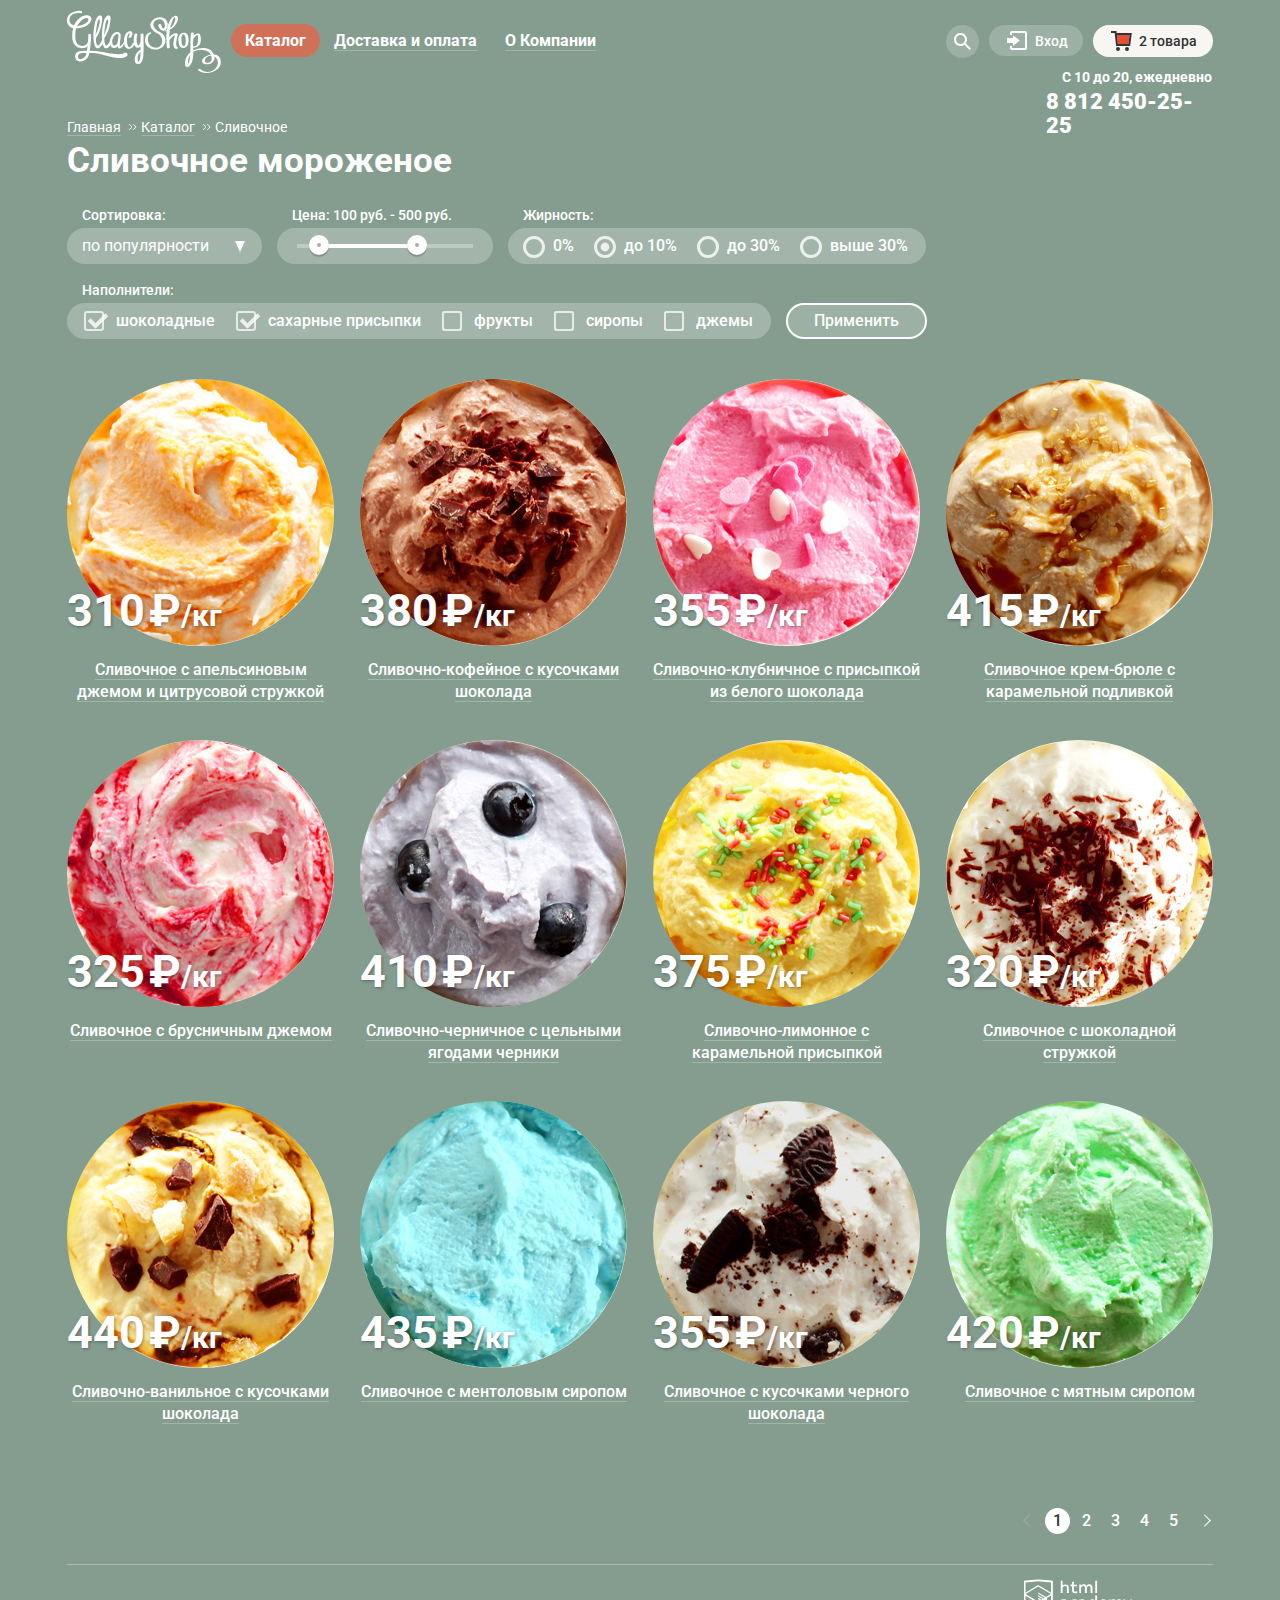
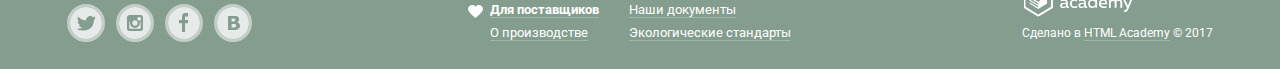
==== commit dad98133: "Улучшения по замечаниям проверяющего наставника" ====
--- a/catalog.html
+++ b/catalog.html
@@ -5,8 +5,8 @@
   <meta charset="utf-8">
   <title>HTML Academy: Глейси</title>
   <link href="https://fonts.googleapis.com/css?family=Roboto:400,500,700&amp;subset=cyrillic" rel="stylesheet">
-  <link rel="stylesheet" href="css/normalize.css">
-  <link href="css/style.css" rel="stylesheet">
+  <link rel="stylesheet" href="css/normalize-mini.css">
+  <link rel="stylesheet" href="css/style-mini.css">
 </head>
 
 <body>
@@ -47,7 +47,7 @@
               </a>
               <h2 class="visually-hidden">Поиск товара</h2>
               <div class="search-form-wrapper">
-                <form class="search-form" action="https://htmlacademy.ru" method="get">
+                <form class="search-form" action="https://echo.htmlacademy.ru" method="post">
                   <div class="search-form-container">
                     <input class="search-icon" id="search-field" type="text" name="search" placeholder="Что ищем?">
                     <label class="visually-hidden" for="search-field">Поле поиска</label>
@@ -65,7 +65,7 @@
                 </svg>
                 Вход</a>
               <div class="login-form-wrapper">
-                <form class="login-form" action="https://htmlacademy.ru" method="post">
+                <form class="login-form" action="https://echo.htmlacademy.ru" method="post">
                   <div class="login-form-container">
                     <div>
                       <input class="login-icon-user" id="user-email" type="email" name="email" placeholder="Электронная почта">
@@ -77,8 +77,8 @@
                     </div>
                     <div class="button-container">
                       <div class="login-password-info">
-                        <a class="restore" href="#"><span>Забыли пароль?</span></a>
-                        <a class="new-registration" href="#"><span>Новая регистрация</span></a>
+                        <a class="restore" href="#">Забыли пароль?</a>
+                        <a class="new-registration" href="#">Новая регистрация</a>
                       </div>
                       <button class="button" type="submit">Войти</button>
                     </div>
@@ -98,7 +98,7 @@
                 2 товара</a>
               <h2 class="visually-hidden">Товары в корзине</h2>
               <div class="cart-form-wrapper">
-                <form class="cart-form" action="https://htmlacademy.ru" method="get">
+                <form class="cart-form" action="https://echo.htmlacademy.ru" method="post">
                   <div class="cart-form-container">
                     <table class="products-table">
                       <tr class="product-row">
@@ -145,7 +145,7 @@
     <section class="filters">
       <h2 class="visually-hidden">Фильтры</h2>
       <div class="filters-form-wrapper">
-        <form class="filter-form" action="https://htmlacademy.ru" method="get" oninput="priceoutput.value=pricecount.value">
+        <form class="filter-form" action="https://echo.htmlacademy.ru" method="post" oninput="priceoutput.value=pricecount.value">
           <div class="filter-row-1">
             <div class="filter sorting-filter">
               <p>Сортировка:</p>
@@ -200,23 +200,23 @@
             <div class="filter filler-filter">
               <p>Наполнители:</p>
               <div class="filler-filter-wrapper">
-                <div>
+                <div class="filler">
                   <input type="checkbox" id="chocolate" name="chocolate" checked>
                   <label for="chocolate">шоколадные</label>
                 </div>
-                <div>
+                <div class="filler">
                   <input type="checkbox" id="sugar" name="sugar" checked>
                   <label for="sugar">сахарные присыпки</label>
                 </div>
-                <div>
+                <div class="filler">
                   <input type="checkbox" id="fruits" name="fruits">
                   <label for="fruits">фрукты</label>
                 </div>
-                <div>
+                <div class="filler">
                   <input type="checkbox" id="syrup" name="syrup">
                   <label for="syrup">сиропы</label>
                 </div>
-                <div>
+                <div class="filler">
                   <input type="checkbox" id="jam" name="jam">
                   <label for="jam">джемы</label>
                 </div>
--- a/css/style-mini.css
+++ b/css/style-mini.css
@@ -0,0 +1 @@
+body{margin:0;font-family:"Roboto",Arial,sans-serif;font-size:16px;line-height:22px;font-weight:400;color:#fff;background-color:#849d8f}img{max-width:100%;height:auto}a{cursor:pointer;color:#fff}.button{text-align:center;vertical-align:middle;cursor:pointer;font:inherit}.visually-hidden{position:absolute;width:1px;height:1px;margin:-1px;border:0;padding:0;clip:rect(0,0,0,0);overflow:hidden}.gllacy-wrapper{min-width:1200px;background-color:#849d8f;background-image:url(../img/big-icecream1.png);background-repeat:no-repeat;background-position:top 4.5% center;-webkit-transition:background-image 0.5s ease,background-color 0.5s ease;-o-transition:background-image 0.5s ease,background-color 0.5s ease;transition:background-image 0.5s ease,background-color 0.5s ease}.gllacy-wrapper::before,.gllacy-wrapper::after{content:"";visibility:hidden}.gllacy-wrapper::before{background-image:url(../img/big-icecreams2.png)}.gllacy-wrapper::after{background-image:url(../img/big-icecreams3.png)}.container{width:1146px;margin:0 auto;padding:0}.main-header{padding-top:10px}.main-navigation{display:-webkit-box;display:-webkit-flex;display:-ms-flexbox;display:flex;-webkit-box-orient:vertical;-webkit-box-direction:normal;-webkit-flex-direction:column;-ms-flex-direction:column;flex-direction:column;font-size:16px;line-height:18px;font-weight:700;color:#fff}.main-navigation-wrapper{display:-webkit-box;display:-webkit-flex;display:-ms-flexbox;display:flex;-webkit-box-align:start;-webkit-align-items:flex-start;-ms-flex-align:start;align-items:flex-start}.main-header-logo{width:154px;height:64px;margin:0;margin-right:10px}.site-navigation{display:-webkit-box;display:-webkit-flex;display:-ms-flexbox;display:flex;min-width:415px;padding:0;margin:0;margin-top:22px}.site-navigation li{padding:0;margin:0}.site-navigation li,.user-navigation li{list-style:none}.site-navigation a,.user-navigation a{color:#fff}.site-navigation a{width:100%;height:100%;padding:0 14px;text-decoration:none}.site-navigation a:hover{height:32px;padding:7px 14px;border-radius:20px;color:#323232;text-decoration:none;background-color:#f7f6f3}.site-navigation a:active{background-color:#ededed;-webkit-box-shadow:inset 0 2px 1px 0 #696969;box-shadow:inset 0 2px 1px 0 #696969}.site-navigation span{border-bottom:1px solid #a1b5a9}.site-navigation-link:hover>span{border-bottom:none;color:#323232}.catalog-items-list:hover>.products-link{color:#323232;border-bottom:none}.catalog-items-list{position:relative;padding:0;margin:0}.catalog-items-list:hover{color:#323232;background-color:#f7f6f3;border-radius:20px;padding:0;margin:0;padding-top:8px;padding-bottom:8px;margin-top:-7px;position:relative;z-index:10}.submenu-wrapper{display:none;background-color:transparent;position:absolute;top:100%;left:-5px}.catalog-items-list:hover>.submenu-wrapper{display:block}.new-products{display:-webkit-box;display:-webkit-flex;display:-ms-flexbox;display:flex;-webkit-box-orient:vertical;-webkit-box-direction:normal;-webkit-flex-direction:column;-ms-flex-direction:column;flex-direction:column;min-height:165px;margin:0;margin-top:5px;padding:0;padding-bottom:7px;width:144px;font-size:14px;font-weight:400;line-height:16px;color:#323232;background-color:#f8f7f4;border-radius:5px}.new-products a,.new-products li{padding:0;margin:0;text-decoration:none;background:none;color:#323232}.new-products li{width:144px;height:30px}.new-products a{display:block;padding-left:20px;padding-top:7px;padding-bottom:7px;width:125px;height:16px;border-bottom:none}.new-products li:first-child{position:relative;width:124px;padding-top:12px;padding-left:20px;font-size:14px;font-weight:700;line-height:16px}.new-products-heading::after{position:absolute;content:"";top:40px;left:5px;width:128px;height:1px;background-color:rgba(0,0,0,.1)}.new-products a:hover{background-color:#fbded7;color:#323232;border-radius:0;padding:0;margin:0;width:124px;height:16px;padding-left:20px;padding-top:7px;padding-bottom:7px}.new-products a:active{color:#323232;background-color:#f6b5a5;-webkit-box-shadow:none;box-shadow:none}.user-navigation{display:-webkit-box;display:-webkit-flex;display:-ms-flexbox;display:flex;padding:0;margin:0;margin-top:15px;margin-left:auto;font-size:14px;line-height:16px;font-weight:500}.user-navigation a{color:#fff;background-color:rgba(255,255,255,.2);text-decoration:none;display:-webkit-box;display:-webkit-flex;display:-ms-flexbox;display:flex;-webkit-box-pack:center;-webkit-justify-content:center;-ms-flex-pack:center;justify-content:center;-webkit-box-align:center;-webkit-align-items:center;-ms-flex-align:center;align-items:center}.search-unit{position:relative}.search-unit:hover .search-link{background-color:#f8f7f4}.search-unit:hover path{fill:#323232}.search-unit:hover>.search-form-wrapper{display:block}.search-form,.login-form{margin-top:15px;border-radius:5px}.search-link{padding:8px;border-radius:50%}.search-link:hover path{fill:#323232}.search-link:hover{background-color:#f8f7f4}.search-form-wrapper{display:none;position:absolute;background-color:transparent;top:100%;right:0}.search-form{margin:0;margin-top:8px;background-color:#f8f7f4;padding:20px 15px;-webkit-box-shadow:0 20px 20px rgba(0,0,0,.4);box-shadow:0 20px 20px rgba(0,0,0,.4)}.search-form input,.login-form input{height:44px;font-size:14px;font-weight:700;line-height:24px;color:#323232}.search-form input{-webkit-box-sizing:border-box;box-sizing:border-box;min-width:310px;padding:10px;border:1px solid #d3d3d2;border-radius:5px;height:44px}.search-form input:hover,.login-form input:hover{-webkit-box-shadow:0 0 0 2px rgba(199,198,197,.52) inset;box-shadow:0 0 0 2px rgba(199,198,197,.52) inset}.search-form input:focus,.login-form input:focus{-webkit-box-shadow:0 0 0 2px rgba(210,204,228,.52) inset;box-shadow:0 0 0 2px rgba(210,204,228,.52) inset}.search-form input::-webkit-input-placeholder,.login-form input::-webkit-input-placeholder{color:#999;font-weight:400}.search-form input:-ms-input-placeholder,.login-form input:-ms-input-placeholder{color:#999;font-weight:400}.search-form input::-ms-input-placeholder,.login-form input::-ms-input-placeholder{color:#999;font-weight:400}.search-form input::placeholder,.login-form input::placeholder{color:#999;font-weight:400}.login-unit{position:relative}.login-unit:hover .login-link{color:#323232;background-color:#f8f7f4}.login-unit:hover path{fill:#323232}.login-unit:hover polygon{fill:#323232}.login-link{margin-left:10px;padding:6px 15px 6px 18px;border-radius:25px}.login-link svg{padding-right:7px}.login-link:hover path{fill:#323232}.login-link:hover polygon{fill:#323232}.login-form-wrapper{position:absolute;display:none;top:100%;right:0;z-index:1;background-color:transparent}.login-unit:hover>.login-form-wrapper{display:block}.login-form{margin:0;margin-top:8px;right:205px;top:50px;background-color:#f8f7f4;padding:0 20px;background-color:#f8f7f4;-webkit-box-shadow:0 20px 20px rgba(0,0,0,.4);box-shadow:0 20px 20px rgba(0,0,0,.4);border-radius:5px}.button-container{display:-webkit-box;display:-webkit-flex;display:-ms-flexbox;display:flex;-webkit-box-pack:justify;-webkit-justify-content:space-between;-ms-flex-pack:justify;justify-content:space-between;padding:15px 0}.login-form .button{height:44px;padding:0 25px;font:inherit;color:#fff;font-size:18px;font-weight:700;line-height:24px;text-align:center;vertical-align:middle;border-radius:30px;background-image:-webkit-gradient(linear,left bottom,right top,from(#e74a35),to(#f26843));background-image:-webkit-linear-gradient(left bottom,#e74a35,#f26843);background-image:-o-linear-gradient(left bottom,#e74a35,#f26843);background-image:linear-gradient(to right top,#e74a35,#f26843);border:none;-webkit-box-shadow:0 2px 0 0 rgba(172,16,0,.64);box-shadow:0 2px 0 0 rgba(172,16,0,.64)}.login-form .button:hover{background-image:-webkit-gradient(linear,left bottom,right top,from(#e74a35),to(#f26843));background-image:-webkit-linear-gradient(left bottom,#e74a35,#f26843);background-image:-o-linear-gradient(left bottom,#e74a35,#f26843);background-image:linear-gradient(to right top,#e74a35,#f26843);-webkit-box-shadow:0 2px 0 0 #ac1000;box-shadow:0 2px 0 0 #ac1000;opacity:.8}.login-form .button:active{background-image:-webkit-gradient(linear,left bottom,right top,from(#f26843),to(#e74a35));background-image:-webkit-linear-gradient(left bottom,#f26843,#e74a35);background-image:-o-linear-gradient(left bottom,#f26843,#e74a35);background-image:linear-gradient(to right top,#f26843,#e74a35);-webkit-box-shadow:inset 0 -2px 0 0 #942718;box-shadow:inset 0 -2px 0 0 #942718;opacity:.93}.login-form input{-webkit-box-sizing:border-box;box-sizing:border-box;min-width:240px;height:44px;padding:10px;margin-top:20px;border:1px solid #d3d3d2;border-radius:5px}.cart-link{margin-left:10px;padding:6px 16px 6px 18px;border-radius:25px}.cart-link svg{padding-right:7px}.login-password-info{display:-webkit-box;display:-webkit-flex;display:-ms-flexbox;display:flex;-webkit-box-orient:vertical;-webkit-box-direction:normal;-webkit-flex-direction:column;-ms-flex-direction:column;flex-direction:column;-webkit-box-ordinal-group:2;-webkit-order:1;-ms-flex-order:1;order:1;-webkit-box-align:start;-webkit-align-items:flex-start;-ms-flex-align:start;align-items:flex-start}.login-password-info a{font-size:13px;font-weight:400;line-height:24px;color:#323232;text-decoration:underline;text-decoration-color:#adacaa;background:none;padding:0;margin:0}.login-password-info a:hover{color:#e84d37;text-decoration:underline;text-decoration-color:#f9cdc4}.hours-and-telephone{margin-left:979px;margin-top:-5px}.hours-and-telephone p{padding:0;margin:0}.opening-hours{margin-bottom:5px;padding-left:16px}.opening-hours p{font-size:14px;font-weight:700;line-height:16px}.order-telephone{margin-bottom:10px}.order-telephone p{font-size:22px;font-weight:700;line-height:24px}.slider{position:relative;padding-top:265px;text-align:center;color:#fff}.slider-controls{position:absolute;bottom:20px;left:0;z-index:20;font-size:0}.slider-controls label{display:inline-block;width:17px;height:17px;margin-right:8px;vertical-align:top;background-color:transparent;border:2px solid #fff;border-radius:50%;cursor:pointer}#btn-1:checked~.gllacy-wrapper{background-color:#849d8f;background-image:url(../img/big-icecream1.png)}#btn-2:checked~.gllacy-wrapper{background-color:#8996a6;background-image:url(../img/big-icecreams2.png)}#btn-3:checked~.gllacy-wrapper{background-color:#9d8b84;background-image:url(../img/big-icecreams3.png)}#btn-1:checked~.gllacy-wrapper #slide1,#btn-2:checked~.gllacy-wrapper #slide2,#btn-3:checked~.gllacy-wrapper #slide3{display:block}#btn-1:checked~.gllacy-wrapper label[for="btn-1"],#btn-2:checked~.gllacy-wrapper label[for="btn-2"],#btn-3:checked~.gllacy-wrapper label[for="btn-3"]{background-color:#fff}.slider-list{margin:0;padding:0;list-style:none}.slide{display:none}.slide-title{width:700px;margin:0 auto;margin-bottom:27px;font-size:60px;line-height:60px;font-weight:700}.slide-button{display:inline-block;padding:12px 44px;font-weight:600;font-size:31px;line-height:41px;text-align:center;color:#fff;vertical-align:top;text-decoration:none;text-shadow:0 2px 5px rgba(160,32,11,.76);background:#f26843;background:-webkit-gradient(linear,left top,left bottom,from(#f26843),to(#e74a35));background:-webkit-linear-gradient(top,#f26843 0%,#e74a35 100%);background:-o-linear-gradient(top,#f26843 0%,#e74a35 100%);background:linear-gradient(to bottom,#f26843 0%,#e74a35 100%);border-radius:50px;-webkit-box-shadow:0 2px 2px rgba(172,16,0,.64);box-shadow:0 2px 2px rgba(172,16,0,.64);border:none;cursor:pointer}.slide-button:hover{background:-webkit-gradient(linear,left top,left bottom,from(#f58669),to(#ec6f5e));background:-webkit-linear-gradient(top,#f58669 0%,#ec6f5e 100%);background:-o-linear-gradient(top,#f58669 0%,#ec6f5e 100%);background:linear-gradient(to bottom,#f58669 0%,#ec6f5e 100%);-webkit-box-shadow:0 2px 2px rgba(172,16,0,1);box-shadow:0 2px 2px rgba(172,16,0,1)}.slide-button:active{background:-webkit-gradient(linear,left top,left bottom,from(#d84732),to(#e1613e));background:-webkit-linear-gradient(top,#d84732 0%,#e1613e 100%);background:-o-linear-gradient(top,#d84732 0%,#e1613e 100%);background:linear-gradient(to bottom,#d84732 0%,#e1613e 100%);-webkit-box-shadow:inset 0 2px 2px rgba(172,16,0,1);box-shadow:inset 0 2px 2px rgba(172,16,0,1)}.banners-wrapper{display:-webkit-box;display:-webkit-flex;display:-ms-flexbox;display:flex;margin-top:43px}.banner{width:560px;min-height:230px;font:inherit;border-radius:15px}.banner h3{padding:0;padding-top:15px;margin:0;font-size:35px;line-height:41px;font-weight:700;padding-left:20px}.banner p{padding:0;margin:0;margin-top:15px;margin-bottom:45px;font-size:18px;line-height:22px;font-weight:700;padding-left:20px}.banner-button{display:block;padding:11px 20px;font-size:18px;line-height:24px;font-weight:700;border-radius:40px;border:none;text-decoration:none;text-shadow:0 2px 5px rgba(160,32,11,.76);background:#f26843;background:-webkit-gradient(linear,left top,left bottom,from(#f26843),to(#e74a35));background:-webkit-linear-gradient(top,#f26843 0%,#e74a35 100%);background:-o-linear-gradient(top,#f26843 0%,#e74a35 100%);background:linear-gradient(to bottom,#f26843 0%,#e74a35 100%);-webkit-box-shadow:0 2px 2px rgba(172,16,0,.64);box-shadow:0 2px 2px rgba(172,16,0,.64)}.banner-button:hover{background:-webkit-gradient(linear,left top,left bottom,from(#f58669),to(#ec6f5e));background:-webkit-linear-gradient(top,#f58669 0%,#ec6f5e 100%);background:-o-linear-gradient(top,#f58669 0%,#ec6f5e 100%);background:linear-gradient(to bottom,#f58669 0%,#ec6f5e 100%);-webkit-box-shadow:0 2px 2px rgba(172,16,0,1);box-shadow:0 2px 2px rgba(172,16,0,1)}.banner-button:active{background:-webkit-gradient(linear,left top,left bottom,from(#d84732),to(#e1613e));background:-webkit-linear-gradient(top,#d84732 0%,#e1613e 100%);background:-o-linear-gradient(top,#d84732 0%,#e1613e 100%);background:linear-gradient(to bottom,#d84732 0%,#e1613e 100%);-webkit-box-shadow:inset 0 2px 2px rgba(172,16,0,1);box-shadow:inset 0 2px 2px rgba(172,16,0,1)}.raspberry-banner .banner-button{margin-left:375px;width:125px}.chocolate-banner .banner-button{margin-left:350px;width:150px}.raspberry-banner{margin-right:auto;background-image:url(../img/raspberry.jpg);background-size:cover;background-repeat:no-repeat;background-position:center;background-color:#6b0006}.chocolate-banner{background-image:url(../img/chocolate.jpg);background-size:cover;background-repeat:no-repeat;background-position:center;background-color:#37170a}.catalog-promo{margin-top:40px}.gllacy-hits{display:-webkit-box;display:-webkit-flex;display:-ms-flexbox;display:flex;-webkit-box-pack:justify;-webkit-justify-content:space-between;-ms-flex-pack:justify;justify-content:space-between;padding:0;-webkit-flex-wrap:wrap;-ms-flex-wrap:wrap;flex-wrap:wrap}.gllacy-hits li{list-style:none;padding:0;margin:0}.catalog-item{position:relative}.hit{position:absolute;background-image:url(../img/hit.svg);top:-15px;width:61px;height:61px}.gllacy-info{width:1146px;padding-top:6px;margin-top:30px;margin-bottom:40px;font-size:16px;font-weight:400;line-height:22px;color:#323232;text-align:left;background-color:#ece2C9;background-image:url(../img/wafer.jpg);background-position:top center;background-repeat:repeat-x;border-radius:15px}.gllacy-info-wrapper{display:-webkit-box;display:-webkit-flex;display:-ms-flexbox;display:flex;-webkit-flex-wrap:wrap;-ms-flex-wrap:wrap;flex-wrap:wrap;width:1146px}.gllacy-description{padding-left:20px;font-size:24px;line-height:30px;font-weight:500}.gllacy-info-items{position:relative;width:480px;padding:0;padding-bottom:23px;margin:0;margin-left:80px}.icon-icecream,.icon-leaf{margin-left:75px}.icon-cow,.icon-termometr{margin-left:85px}.gllacy-info-items::before{position:absolute;content:"";width:49px;height:49px;top:-13px;left:-57px}.icon-icecream::before{background-image:url(../img/icon-icecream.svg);background-repeat:no-repeat;background-position:0 0}.icon-cow::before{background-image:url(../img/icon-cow.svg);background-repeat:no-repeat;background-position:0 0}.icon-leaf::before{background-image:url(../img/icon-leaf.svg);background-repeat:no-repeat;background-position:0 0}.icon-termometr::before{background-image:url(../img/icon-termometr.svg);background-repeat:no-repeat;background-position:0 0}.gllacy-blog{display:-webkit-box;display:-webkit-flex;display:-ms-flexbox;display:flex;width:1146px;margin-bottom:40px}.blog-news{padding-left:20px;margin-right:25px;width:540px;color:#323232;background-image:url(../img/strawberry-background.jpg);background-position:top left;background-repeat:no-repeat;border-radius:15px;background-color:#fff;background-size:cover}.news-container{display:-webkit-box;display:-webkit-flex;display:-ms-flexbox;display:flex;-webkit-box-orient:vertical;-webkit-box-direction:normal;-webkit-flex-direction:column;-ms-flex-direction:column;flex-direction:column;width:285px;padding-top:6px;min-height:215px}.blog-news h3{padding:0;padding-top:15px;padding-bottom:5px;margin:0;font-size:16px;font-weight:500;line-height:22px;text-align:left}.blog-news a{font-size:24px;font-weight:700;line-height:30px;text-align:left;color:#323232;background-color:#fff}.blog-news a:hover,.blog-news a:active{color:#e84d37;background-color:#fff}.email-subscribing{background-image:url(../img/mail-background.svg);background-repeat:repeat;border-radius:10px;background-color:#92cdff;background-size:cover}.subscribing-container{display:-webkit-box;display:-webkit-flex;display:-ms-flexbox;display:flex;-webkit-box-orient:vertical;-webkit-box-direction:normal;-webkit-flex-direction:column;-ms-flex-direction:column;flex-direction:column;min-width:510px;width:506px;min-height:150px;padding:30px 20px;margin:5px;font-size:16px;font-weight:400;line-height:22px;color:#5a5a5a;background-color:#f8f7f4;border-radius:10px}.subscribing-container p{padding:0;margin:0}.newsletter-form input{-webkit-box-sizing:border-box;box-sizing:border-box;min-width:366px;height:44px;padding:10px 15px;margin-top:35px;font:inherit;font-size:16px;font-weight:700;line-height:24px;color:#323232;background-color:#fff;border:1px solid rgba(178,178,178,.52);border-radius:5px}.newsletter-form input::-webkit-input-placeholder{font-weight:400;color:#999}.newsletter-form input:-ms-input-placeholder{font-weight:400;color:#999}.newsletter-form input::-ms-input-placeholder{font-weight:400;color:#999}.newsletter-form input::placeholder{font-weight:400;color:#999}.newsletter-button{padding:10px 19px;margin-left:10px;margin-top:-7px;text-align:center;vertical-align:middle;cursor:pointer;font:inherit;font-size:18px;line-height:24px;font-weight:700;color:#fefefe;border-radius:30px;border:none;text-shadow:0 2px 5px rgba(160,32,11,.76);background:#f26843;background:-webkit-gradient(linear,left top,left bottom,from(#f26843),to(#e74a35));background:-webkit-linear-gradient(top,#f26843 0%,#e74a35 100%);background:-o-linear-gradient(top,#f26843 0%,#e74a35 100%);background:linear-gradient(to bottom,#f26843 0%,#e74a35 100%);-webkit-box-shadow:0 2px 2px rgba(172,16,0,.64);box-shadow:0 2px 2px rgba(172,16,0,.64)}.newsletter-button:hover{background:-webkit-gradient(linear,left top,left bottom,from(#f58669),to(#ec6f5e));background:-webkit-linear-gradient(top,#f58669 0%,#ec6f5e 100%);background:-o-linear-gradient(top,#f58669 0%,#ec6f5e 100%);background:linear-gradient(to bottom,#f58669 0%,#ec6f5e 100%);-webkit-box-shadow:0 2px 2px rgba(172,16,0,1);box-shadow:0 2px 2px rgba(172,16,0,1)}.newsletter-button:active{background:-webkit-gradient(linear,left top,left bottom,from(#d84732),to(#e1613e));background:-webkit-linear-gradient(top,#d84732 0%,#e1613e 100%);background:-o-linear-gradient(top,#d84732 0%,#e1613e 100%);background:linear-gradient(to bottom,#d84732 0%,#e1613e 100%);-webkit-box-shadow:inset 0 2px 2px rgba(172,16,0,1);box-shadow:inset 0 2px 2px rgba(172,16,0,1)}.newsletter-form input:hover{-webkit-box-shadow:0 0 0 2px rgba(199,198,197,.52) inset;box-shadow:0 0 0 2px rgba(199,198,197,.52) inset}.newsletter-form input:focus{-webkit-box-shadow:0 0 0 2px rgba(210,204,228,.52) inset;box-shadow:0 0 0 2px rgba(210,204,228,.52) inset}.map{width:100%;height:430px;position:relative;display:-webkit-box;display:-webkit-flex;display:-ms-flexbox;display:flex;width:1200px;height:430px;margin:0;margin-left:-27px;padding:0;background-image:url(../img/map.jpg);background-color:#c0ecae}.map iframe{position:absolute;min-width:100vw;left:50%;transform:translateX(-50%);border:0}.forwarding-form-wrapper{position:absolute;top:65px;right:0}.forwarding-form{border-radius:10px;width:270px;padding:15px;font:inherit;font-size:14px;line-height:20px;font-weight:400;color:#323232;background-color:#fdfdfe}.forwarding-form p{padding-bottom:5px;padding-left:10px}.forwarding-form span{font-size:18px;line-height:24px;font-weight:700}.forwarding-button-wrapper{margin-top:30px;margin-bottom:25px}.forwarding-button{padding:10px 27px;margin-left:7px;font-size:18px;line-height:24px;font-weight:700;text-decoration:none;background:#f26843;background:-webkit-gradient(linear,left top,left bottom,from(#f26843),to(#e74a35));background:-webkit-linear-gradient(top,#f26843 0%,#e74a35 100%);background:-o-linear-gradient(top,#f26843 0%,#e74a35 100%);background:linear-gradient(to bottom,#f26843 0%,#e74a35 100%);border-radius:50px;-webkit-box-shadow:0 2px 2px rgba(172,16,0,.64);box-shadow:0 2px 2px rgba(172,16,0,.64)}.forwarding-button:hover{background:-webkit-gradient(linear,left top,left bottom,from(#f58669),to(#ec6f5e));background:-webkit-linear-gradient(top,#f58669 0%,#ec6f5e 100%);background:-o-linear-gradient(top,#f58669 0%,#ec6f5e 100%);background:linear-gradient(to bottom,#f58669 0%,#ec6f5e 100%);-webkit-box-shadow:0 2px 2px rgba(172,16,0,1);box-shadow:0 2px 2px rgba(172,16,0,1)}.forwarding-button:active{background:-webkit-gradient(linear,left top,left bottom,from(#d84732),to(#e1613e));background:-webkit-linear-gradient(top,#d84732 0%,#e1613e 100%);background:-o-linear-gradient(top,#d84732 0%,#e1613e 100%);background:linear-gradient(to bottom,#d84732 0%,#e1613e 100%);-webkit-box-shadow:inset 0 2px 2px rgba(172,16,0,1);box-shadow:inset 0 2px 2px rgba(172,16,0,1)}.main-footer .container{display:-webkit-box;display:-webkit-flex;display:-ms-flexbox;display:flex;-webkit-box-pack:justify;-webkit-justify-content:space-between;-ms-flex-pack:justify;justify-content:space-between;-webkit-box-align:end;-webkit-align-items:flex-end;-ms-flex-align:end;align-items:flex-end;padding-bottom:27px;color:#fff}.inner-footer{position:relative}.inner-footer::before{position:absolute;content:"";top:0;width:1146px;height:1px;background-color:rgba(255,255,255,.3)}.footer-social{display:-webkit-box;display:-webkit-flex;display:-ms-flexbox;display:flex;-webkit-box-align:center;-webkit-align-items:center;-ms-flex-align:center;align-items:center;width:267px;padding:0;margin:0}.footer-social li{padding:0;margin:0}.footer-social li,.footer-menu li{list-style:none}.social-button{display:-webkit-box;display:-webkit-flex;display:-ms-flexbox;display:flex;margin-right:11px;border:3px solid #c2cec7;border-radius:50%}.social-button path{fill:#e6ebe9}.social-button:hover path{fill:#fff;-webkit-transition:fill 1s;-o-transition:fill 1s;transition:fill 1s}.social-button:active path{fill:#e9e9e9}.social-button:hover{border:3px solid #dae2de;border-radius:50%}.social-button:active{border:3px solid #dae2de;border-radius:50%}.footer-menu{display:-webkit-box;display:-webkit-flex;display:-ms-flexbox;display:flex;-webkit-box-align:center;-webkit-align-items:center;-ms-flex-align:center;align-items:center;width:560px;margin:0;padding:0;padding-left:140px;font-size:13px;font-weight:400;line-height:18px}.footer-menu li:first-child{padding-bottom:5px}.footer-menu a{text-decoration:none;border-bottom:1px solid #a1b5a9;color:#fff;margin-left:30px}.footer-menu a:hover{color:#ffbc9e;border-bottom:1px solid #a7a294}.footer-menu a:active{color:#ffbc9e}.for-suppliers{position:relative}.for-suppliers::before{position:absolute;content:"";top:3px;left:-22px;width:15px;height:13px;background-image:url(../img/heart.svg);background-position:0 0}.first-column,.second-column{display:-webkit-box;display:-webkit-flex;display:-ms-flexbox;display:flex;-webkit-box-orient:vertical;-webkit-box-direction:normal;-webkit-flex-direction:column;-ms-flex-direction:column;flex-direction:column;padding:0;margin:0}.first-column{margin-left:-9px}.first-column li,.second-column li{padding:0;margin:0}.footer-copyright{display:-webkit-box;display:-webkit-flex;display:-ms-flexbox;display:flex;-webkit-box-orient:vertical;-webkit-box-direction:normal;-webkit-flex-direction:column;-ms-flex-direction:column;flex-direction:column;width:200px;margin-top:12px;font-size:12px;font-weight:400;line-height:18px}.copyright-logo-wrapper{margin-left:-3px}.footer-copyright img{-webkit-transform:scale(.85);-ms-transform:scale(.85);-o-transform:scale(.85);transform:scale(.85)}.copyright-link{text-decoration:none;border-bottom:1px solid #a1b5a9}.copyright-link:hover{border-bottom:1px solid #a7a294}.producing-info{-webkit-align-self:flex-end;-ms-flex-item-align:end;align-self:flex-end}.producing-info p{padding:0;margin:0;margin-top:-1px}.footer-copyright a{color:inherit}.footer-copyright a:hover,.footer-copyright a:active{color:#ffbc9e}@-webkit-keyframes bounce{0%{-webkit-transform:translateY(-2000px);transform:translateY(-2000px)}70%{-webkit-transform:translateY(30px);transform:translateY(30px)}90%{-webkit-transform:translateY(-10px);transform:translateY(-10px)}100%{-webkit-transform:translateY(0);transform:translateY(0)}}@-o-keyframes bounce{0%{-o-transform:translateY(-2000px);transform:translateY(-2000px)}70%{-o-transform:translateY(30px);transform:translateY(30px)}90%{-o-transform:translateY(-10px);transform:translateY(-10px)}100%{-o-transform:translateY(0);transform:translateY(0)}}@keyframes bounce{0%{-webkit-transform:translateY(-2000px);-o-transform:translateY(-2000px);transform:translateY(-2000px)}70%{-webkit-transform:translateY(30px);-o-transform:translateY(30px);transform:translateY(30px)}90%{-webkit-transform:translateY(-10px);-o-transform:translateY(-10px);transform:translateY(-10px)}100%{-webkit-transform:translateY(0);-o-transform:translateY(0);transform:translateY(0)}}@-webkit-keyframes shake{0%,100%{-webkit-transform:translateX(0);transform:translateX(0)}10%,30%,50%,70%,90%{-webkit-transform:translateX(-10px);transform:translateX(-10px)}20%,40%,60%,80%{-webkit-transform:translateX(10px);transform:translateX(10px)}}@-o-keyframes shake{0%,100%{-o-transform:translateX(0);transform:translateX(0)}10%,30%,50%,70%,90%{-o-transform:translateX(-10px);transform:translateX(-10px)}20%,40%,60%,80%{-o-transform:translateX(10px);transform:translateX(10px)}}@keyframes shake{0%,100%{-webkit-transform:translateX(0);-o-transform:translateX(0);transform:translateX(0)}10%,30%,50%,70%,90%{-webkit-transform:translateX(-10px);-o-transform:translateX(-10px);transform:translateX(-10px)}20%,40%,60%,80%{-webkit-transform:translateX(10px);-o-transform:translateX(10px);transform:translateX(10px)}}.modal{position:fixed;display:none;z-index:10}.modal-show{display:block;-webkit-animation:bounce 0.6s;-o-animation:bounce 0.6s;animation:bounce 0.6s}.modal-error{-webkit-animation:shake 1s;-o-animation:shake 1s;animation:shake 1s}.modal-feedback{top:340px;left:50%;width:430px;margin-left:-240px;padding:20px 25px;background-color:#f8f7f4;border-radius:10px}.modal-close{position:absolute;top:15px;right:15px;width:18px;height:17px;font-size:0;border:0;background:none;cursor:pointer}.modal-close::before,.modal-close::after{content:"";top:7px;left:-5px;position:absolute;width:23px;height:2px;background-color:#231f20}.modal-close::before{-webkit-transform:rotate(45deg);-ms-transform:rotate(45deg);-o-transform:rotate(45deg);transform:rotate(45deg)}.modal-close::after{-webkit-transform:rotate(-45deg);-ms-transform:rotate(-45deg);-o-transform:rotate(-45deg);transform:rotate(-45deg)}.modal-feedback p{padding:0;margin:0;font-size:24px;font-weight:500;line-height:28px;color:#323232}.feedback-form{display:-webkit-box;display:-webkit-flex;display:-ms-flexbox;display:flex;-webkit-box-orient:vertical;-webkit-box-direction:normal;-webkit-flex-direction:column;-ms-flex-direction:column;flex-direction:column}.feedback-form button{padding:10px 23px;margin-top:20px;margin-bottom:5px;-webkit-align-self:flex-end;-ms-flex-item-align:end;align-self:flex-end;text-align:center;vertical-align:middle;font-size:18px;line-height:24px;font-weight:700;color:#fefefe;border-radius:30px;background-image:-webkit-gradient(linear,left bottom,right top,from(#e74a35),to(#f26843));background-image:-webkit-linear-gradient(left bottom,#e74a35,#f26843);background-image:-o-linear-gradient(left bottom,#e74a35,#f26843);background-image:linear-gradient(to right top,#e74a35,#f26843);border:none;-webkit-box-shadow:0 2px 0 0 rgba(172,16,0,.64);box-shadow:0 2px 0 0 rgba(172,16,0,.64)}.feedback-form .button:hover{background-image:-webkit-gradient(linear,left bottom,right top,from(#e74a35),to(#f26843));background-image:-webkit-linear-gradient(left bottom,#e74a35,#f26843);background-image:-o-linear-gradient(left bottom,#e74a35,#f26843);background-image:linear-gradient(to right top,#e74a35,#f26843);-webkit-box-shadow:0 2px 0 0 #ac1000;box-shadow:0 2px 0 0 #ac1000;opacity:.8}.feedback-form .button:active{background-image:-webkit-gradient(linear,left bottom,right top,from(#f26843),to(#e74a35));background-image:-webkit-linear-gradient(left bottom,#f26843,#e74a35);background-image:-o-linear-gradient(left bottom,#f26843,#e74a35);background-image:linear-gradient(to right top,#f26843,#e74a35);opacity:.93;-webkit-box-shadow:inset 0 -2px 0 0 #942718;box-shadow:inset 0 -2px 0 0 #942718}.feedback-form input{-webkit-box-sizing:border-box;box-sizing:border-box;min-width:265px;height:44px;padding:10px;margin-top:20px;font-size:16px;font-weight:700;line-height:24px;border-radius:5px;border:1px solid rgba(178,178,178,.52)}.feedback-form input::-webkit-input-placeholder{font-weight:400}.feedback-form input:-ms-input-placeholder{font-weight:400}.feedback-form input::-ms-input-placeholder{font-weight:400}.feedback-form input::placeholder{font-weight:400}.feedback-form input:hover{-webkit-box-shadow:0 0 0 2px rgba(199,198,197,.52) inset;box-shadow:0 0 0 2px rgba(199,198,197,.52) inset}.feedback-form input:focus{-webkit-box-shadow:0 0 0 2px rgba(210,204,228,.52) inset;box-shadow:0 0 0 2px rgba(210,204,228,.52) inset}.feedback-form textarea{min-width:400px;height:135px;padding:10px 15px;margin-top:20px;font-size:16px;font-weight:700;line-height:24px;border-radius:5px;resize:none;border:1px solid rgba(178,178,178,.52)}.feedback-form textarea::-webkit-input-placeholder{font-weight:400}.feedback-form textarea:-ms-input-placeholder{font-weight:400}.feedback-form textarea::-ms-input-placeholder{font-weight:400}.feedback-form textarea::placeholder{font-weight:400}.feedback-form textarea:hover{min-width:398px;min-height:133px;-webkit-box-shadow:0 0 0 2px rgba(199,198,197,.52) inset;box-shadow:0 0 0 2px rgba(199,198,197,.52) inset}.feedback-form textarea:focus{min-width:398px;height:133px;-webkit-box-shadow:0 0 0 2px rgba(210,204,228,.52) inset;box-shadow:0 0 0 2px rgba(210,204,228,.52) inset}.catalog-items-list .active{padding:7px 14px;color:#fff;background-color:#d07058;border-radius:20px;text-decoration:none}.new-products .active{padding:0;color:#fff;background-color:#d07058;border-radius:0;padding-left:19px;padding-top:7px;padding-bottom:7px;width:125px;height:16px;border-bottom:none}.search-form-container,.login-form-container{font-size:13px;font-weight:400;line-height:16px;color:#323232;background-color:#f8f7f4}.price-for-kg span{color:#999}.cart-unit{position:relative}.cart-unit .cart-link{color:#323232;background-color:#f7f6f3}.cart-unit:hover .cart-form-wrapper{display:block}.cart-form-wrapper{display:none;position:absolute;z-index:1;top:100%;right:0}.cart-form{min-width:510px;margin-top:9px;padding:15px;font-size:13px;font-weight:400;line-height:16px;color:#323232;background-color:#f8f7f4;border-radius:5px}.cart-form-container{display:-webkit-box;display:-webkit-flex;display:-ms-flexbox;display:flex;-webkit-box-orient:vertical;-webkit-box-direction:normal;-webkit-flex-direction:column;-ms-flex-direction:column;flex-direction:column}.products-table{position:relative}.products-table::after{content:"";position:absolute;top:115px;left:0;width:510px;height:1px;background-color:#999}.price-for-kg{color:#999}.product-row{display:-webkit-box;display:-webkit-flex;display:-ms-flexbox;display:flex;-webkit-box-align:center;-webkit-align-items:center;-ms-flex-align:center;align-items:center;margin-bottom:15px}.product-row td:first-child{padding-right:6px}.product-row td:nth-child(2){padding-right:10px}.product-row td:nth-child(3){padding-right:28px}.product-row td:nth-child(4){padding-right:25px}.product-row td:nth-child(5){padding-right:20px}.cart-form .closing-button{position:relative;font-size:0;border:0;background:none;cursor:pointer;width:12px;height:12px}.cart-form .closing-button::before,.cart-form .closing-button::after{content:"";top:5px;left:-1px;position:absolute;width:15px;height:1px;background-color:#323232}.closing-button::before{-webkit-transform:rotate(45deg);-ms-transform:rotate(45deg);-o-transform:rotate(45deg);transform:rotate(45deg)}.cart-form .closing-button::after{-webkit-transform:rotate(-45deg);-ms-transform:rotate(-45deg);-o-transform:rotate(-45deg);transform:rotate(-45deg)}.cart-form-container .button{-webkit-align-self:flex-end;-ms-flex-item-align:end;align-self:flex-end;padding:10px 15px;font-size:18px;line-height:24px;font-weight:700;color:#fefefe;text-align:center;vertical-align:middle;border-radius:30px;background-image:-webkit-gradient(linear,left bottom,right top,from(#e74a35),to(#f26843));background-image:-webkit-linear-gradient(left bottom,#e74a35,#f26843);background-image:-o-linear-gradient(left bottom,#e74a35,#f26843);background-image:linear-gradient(to right top,#e74a35,#f26843);border:none;-webkit-box-shadow:0 2px 0 0 rgba(172,16,0,.64);box-shadow:0 2px 0 0 rgba(172,16,0,.64)}.cart-form-container .button:hover{background-image:-webkit-gradient(linear,left bottom,right top,from(#e74a35),to(#f26843));background-image:-webkit-linear-gradient(left bottom,#e74a35,#f26843);background-image:-o-linear-gradient(left bottom,#e74a35,#f26843);background-image:linear-gradient(to right top,#e74a35,#f26843);opacity:.8;-webkit-box-shadow:0 2px 0 0 #ac1000;box-shadow:0 2px 0 0 #ac1000}.cart-form-container .button:active{background-image:-webkit-gradient(linear,left bottom,right top,from(#f26843),to(#e74a35));background-image:-webkit-linear-gradient(left bottom,#f26843,#e74a35);background-image:-o-linear-gradient(left bottom,#f26843,#e74a35);background-image:linear-gradient(to right top,#f26843,#e74a35);opacity:.93;-webkit-box-shadow:inset 0 -2px 0 0 #942718;box-shadow:inset 0 -2px 0 0 #942718}.product-row img{border-radius:50%}.cart-sum{-webkit-align-self:flex-end;-ms-flex-item-align:end;align-self:flex-end;font-size:15px;font-weight:700;line-height:18px}.breadcrumbs{display:-webkit-box;display:-webkit-flex;display:-ms-flexbox;display:flex;width:267px;padding:0;margin:0;margin-top:-29px;font-size:14px;font-weight:400;line-height:16px}.breadcrumbs li{list-style:none;margin-right:20px}.breadcrumbs a{position:relative;color:#fff;text-decoration:none;border-bottom:1px solid #a1b5a9}.breadcrumbs a::before{content:"";position:absolute;width:10px;height:10px;background-color:#849d8f;z-index:1;top:0;right:-18px;-webkit-box-shadow:1px 1px 0 1px white;box-shadow:1px 1px 0 1px white;border-radius:50px 0 0 0;-webkit-transform:translateX(-5px) translateY(3px) rotate(-45deg) scale(.35);-ms-transform:translateX(-5px) translateY(3px) rotate(-45deg) scale(.35);-o-transform:translateX(-5px) translateY(3px) rotate(-45deg) scale(.35);transform:translateX(-5px) translateY(3px) rotate(-45deg) scale(.35)}.breadcrumbs a::after{content:"";position:absolute;width:10px;height:10px;background-color:#849d8f;z-index:1;top:0;right:-22px;-webkit-box-shadow:1px 1px 0 1px white;box-shadow:1px 1px 0 1px white;border-radius:50px 0 0 0;-webkit-transform:translateX(-5px) translateY(3px) rotate(-45deg) scale(.35);-ms-transform:translateX(-5px) translateY(3px) rotate(-45deg) scale(.35);-o-transform:translateX(-5px) translateY(3px) rotate(-45deg) scale(.35);transform:translateX(-5px) translateY(3px) rotate(-45deg) scale(.35)}.breadcrumbs a:hover,.breadcrumps a:active{color:#ffbc9e;border-bottom:1px solid #a7a294}.breadcrumbs-current a{text-decoration:none}.page-title{padding:0;margin:0;margin-top:5px;width:560px;font-size:35px;font-weight:700;line-height:41px}.filters{margin-top:13px;margin-bottom:35px;padding-bottom:5px}.filter-form label,.filter-button{font:inherit;font-size:16px;line-height:18px;font-weight:500}.filter-row-1{display:-webkit-box;display:-webkit-flex;display:-ms-flexbox;display:flex;margin-bottom:5px}.filter{margin-right:15px}.filter p{padding:0;margin:0;padding-top:13px;padding-bottom:5px;margin-left:15px;font:inherit;font-size:14px;line-height:16px;font-weight:500}.sorting-filter-wrapper{position:relative;-webkit-appearance:none;-moz-appearance:none;-ms-appearance:none;appearance:none;margin:0;padding:0;padding-left:15px;padding-right:20px;border:0;border-radius:40px;font-size:16px;line-height:18px;background:rgba(171,188,178,.8);cursor:pointer;z-index:3;color:#fff}.sorting-filter-wrapper::after{content:"";position:absolute;top:13px;right:17px;width:0;height:0;border:5px solid #fff;border-bottom-width:0;border-left-color:transparent;border-right-color:transparent;cursor:pointer;border-top:11px solid #fff;z-index:4}.sorting-filter-wrapper:hover::after{content:"";position:absolute;top:13px;right:17px;width:0;height:0;border:5px solid #000;border-bottom-width:0;border-left-color:transparent;border-right-color:transparent;cursor:pointer;border-top:11px solid #000;z-index:4}.sorting-filter-wrapper select{position:relative;margin:0;padding:9px 5px 9px 0;width:160px;color:#fff;background:transparent;outline:none;cursor:pointer;border:0;-webkit-appearance:none;-moz-appearance:none;appearance:none}.sorting-filter-wrapper select::-ms-expand{display:none}.sorting-filter-wrapper:hover select{color:#323232;font-weight:500}.filter-range{color:#fff;margin-right:15px;-webkit-align-self:flex-end;-ms-flex-item-align:end;align-self:flex-end}.filter-range-title{padding:0;margin:0;font:inherit;font-size:14px;line-height:16px;font-weight:500}.price-controls{position:relative;font-size:0}.price-controls .min-price,.price-controls .max-price{width:90px;padding-left:65px}.range-controls-wrapper{border-radius:40px;background-color:rgba(171,188,178,.8)}.range-controls{position:relative;padding:16px 20px}.range-controls .scale{width:176px;height:4px;background:rgba(255,255,255,.3)}.range-controls .bar{width:100px;height:4px;margin-left:20px;background:#fff}.range-toggle{position:absolute;top:7px;width:4px;height:4px;background:#ababab;border:8px solid #fff;border-radius:50%;-webkit-box-shadow:0 2px 1px 0 rgba(0,1,1,.2);box-shadow:0 2px 1px 0 rgba(0,1,1,.2);cursor:pointer}.range-toggle:hover{background:#ababab}.range-toggle-min{left:15%}.range-toggle-max{left:60%}.fat-filter-wrapper{display:-webkit-box;display:-webkit-flex;display:-ms-flexbox;display:flex;background-color:rgba(171,188,178,.8);border-radius:20px;padding:7px 8px 7px 5px}.fat-filter-wrapper input{display:none}.fat-filter-wrapper label{position:relative;cursor:pointer;padding-left:40px;margin-right:10px}.fat-filter-wrapper label::before,.fat-filter-wrapper label::after{content:"";position:absolute;top:0;left:-20px;border-radius:50%;width:16px;height:16px;margin-left:30px}.fat-filter-wrapper label::before{border:3px solid rgba(255,255,255,.8)}.fat-filter-wrapper label:hover::before{border:3px solid rgba(255,255,255,1)}.fat-filter-wrapper label:disabled::before{border:3px solid rgba(255,255,255,.4)}.fat-filter-wrapper label::after{width:22px;height:22px;background-color:rgba(255,255,255,.8);-webkit-transform:scale(0);-ms-transform:scale(0);-o-transform:scale(0);transform:scale(0)}.fat-filter-wrapper label:hover::after{background-color:rgba(255,255,255,1)}.fat-filter-wrapper label:disabled::after{background-color:rgba(255,255,255,.4)}.fat-filter-wrapper input:checked~label::after{-webkit-transform:scale(.4);-ms-transform:scale(.4);-o-transform:scale(.4);transform:scale(.4)}.filter-row-2{display:-webkit-box;display:-webkit-flex;display:-ms-flexbox;display:flex}.filler-filter-wrapper{display:-webkit-box;display:-webkit-flex;display:-ms-flexbox;display:flex;background-color:rgba(171,188,178,.8);border-radius:20px;padding:7px}.filler-filter-wrapper input{display:none}.filler-filter-wrapper label{position:relative;cursor:pointer;padding-left:42px;margin-right:11px}.filler-filter-wrapper label::before,.filler-filter-wrapper label::after{content:"";position:absolute;top:0;left:-20px;width:16px;height:16px;margin-left:30px;border:2px solid #e6ebe9;border-radius:3px}.filler-filter-wrapper label:hover::before,.filler-filter-wrapper label:hover::after{border:2px solid #fff}.filler-filter-wrapper label:disabled::before,.filler-filter-wrapper label:disabled::after{border:2px solid rgba(255,255,255,.4)}.filler-filter-wrapper input:checked~label::after{width:14px;height:7px;border:4px solid rgba(255,255,255,.8);border-top:none;border-right:none;border-radius:0;-webkit-transform:rotate(-45deg) translateX(2px) translateY(5px);-ms-transform:rotate(-45deg) translateX(2px) translateY(5px);-o-transform:rotate(-45deg) translateX(2px) translateY(5px);transform:rotate(-45deg) translateX(2px) translateY(5px)}.filler-filter-wrapper input:checked~label:hover::after{border:4px solid #fff;border-top:none;border-right:none;-webkit-transform:rotate(-45deg) translateX(2px) translateY(5px);-ms-transform:rotate(-45deg) translateX(2px) translateY(5px);-o-transform:rotate(-45deg) translateX(2px) translateY(5px);transform:rotate(-45deg) translateX(2px) translateY(5px)}.filters-button-wrapper{-webkit-align-self:flex-end;-ms-flex-item-align:end;align-self:flex-end}.filter-button{padding:9px 28px;color:#fbfcfb;background-color:#9cb0a4;border:none;border-radius:20px;-webkit-box-shadow:inset 0 0 0 2px #fff;box-shadow:inset 0 0 0 2px #fff}.filter-button:hover{color:#323232;background-color:#fbfcfb}.filter-button:active{color:#323232;background-color:#eaeaea;-webkit-box-shadow:inset 0 2px 1px 0 rgba(0,0,0,.65);box-shadow:inset 0 2px 1px 0 rgba(0,0,0,.65)}.catalog{margin-bottom:50px}.catalog-list{display:-webkit-box;display:-webkit-flex;display:-ms-flexbox;display:flex;-webkit-flex-wrap:wrap;-ms-flex-wrap:wrap;flex-wrap:wrap;-webkit-box-pack:justify;-webkit-justify-content:space-between;-ms-flex-pack:justify;justify-content:space-between;width:1146px;margin:0 auto;padding:0}.catalog-list li{list-style:none}.catalog-item{display:-webkit-box;display:-webkit-flex;display:-ms-flexbox;display:flex;width:267px;margin-bottom:30px}.catalog-item-preview{position:relative;margin-bottom:7px}.catalog-item-preview img{border-radius:50%;position:relative}.catalog-link-wrapper{margin-top:7px;text-align:center;position:relative;z-index:10}.catalog-item-link{color:#fff;padding:0;margin:0 auto;font-size:16px;font-weight:500;line-height:22px;text-decoration:none;border-bottom:1px solid #a1b5a9;cursor:pointer}.catalog-item-price{position:absolute;left:0;top:209px;padding:0;margin:0}.catalog-item-price b{font-size:45px;font-weight:700;line-height:45px;text-shadow:1px 1px 3px rgba(49,50,53,.5)}.catalog-item-price span{font-size:30px;font-weight:700;line-height:45px;text-shadow:1px 1px 3px rgba(49,50,53,.5)}.catalog-item-overlay{position:absolute;left:-5px;right:-5px;top:-5px;bottom:-70px;border-radius:5px;z-index:-1}.catalog-item:hover .catalog-item-overlay{background-color:rgba(255,255,255,.2);z-index:1}.catalog-item-link:hover,.catalog-item-link:active{color:#ffbc9e;border-bottom:1px solid #a7a294}.item-button{position:absolute;left:50%;-webkit-transform:translateX(-50%);-ms-transform:translateX(-50%);-o-transform:translateX(-50%);transform:translateX(-50%);width:170px;padding:10px 15px;z-index:1;bottom:25px;display:none;font-size:18px;line-height:24px;font-weight:700;color:#fefefe;border-radius:30px;border:none;text-decoration:none;text-shadow:0 2px 5px rgba(160,32,11,.76);background:#f26843;background:-webkit-gradient(linear,left top,left bottom,from(#f26843),to(#e74a35));background:-webkit-linear-gradient(top,#f26843 0%,#e74a35 100%);background:-o-linear-gradient(top,#f26843 0%,#e74a35 100%);background:linear-gradient(to bottom,#f26843 0%,#e74a35 100%);border-radius:50px;-webkit-box-shadow:0 2px 2px rgba(172,16,0,.64);box-shadow:0 2px 2px rgba(172,16,0,.64)}.catalog-item:hover .item-button{display:block}.item-button:hover{color:#fff;background:-webkit-gradient(linear,left top,left bottom,from(#f58669),to(#ec6f5e));background:-webkit-linear-gradient(top,#f58669 0%,#ec6f5e 100%);background:-o-linear-gradient(top,#f58669 0%,#ec6f5e 100%);background:linear-gradient(to bottom,#f58669 0%,#ec6f5e 100%);-webkit-box-shadow:0 2px 2px rgba(172,16,0,1);box-shadow:0 2px 2px rgba(172,16,0,1)}.item-button:active{color:#fff;background:-webkit-gradient(linear,left top,left bottom,from(#d84732),to(#e1613e));background:-webkit-linear-gradient(top,#d84732 0%,#e1613e 100%);background:-o-linear-gradient(top,#d84732 0%,#e1613e 100%);background:linear-gradient(to bottom,#d84732 0%,#e1613e 100%);-webkit-box-shadow:inset 0 2px 2px rgba(172,16,0,1);box-shadow:inset 0 2px 2px rgba(172,16,0,1)}.paginator{display:-webkit-box;display:-webkit-flex;display:-ms-flexbox;display:flex;margin-left:933px;padding-left:25px;padding-right:25px;margin-bottom:30px;margin-top:-4px}.paginator a{padding:4px 8px;margin-right:4px;font-size:16px;line-height:18px;font-weight:500;text-decoration:none}.paginator .active{color:#323232;background-color:#fff;border-radius:50%}.paginator a:hover{background-color:rgba(157,177,165,.8);border-radius:50%}.ahead,.backwards{position:relative}.ahead::before,.backwards::after{position:absolute;content:"";width:8px;height:8px}.ahead::before{border:1px solid rgba(255,255,255,.2);top:8px;left:0;border-top:transparent;border-right:transparent;-webkit-transform:rotate(45deg);-ms-transform:rotate(45deg);-o-transform:rotate(45deg);transform:rotate(45deg)}.paginator .ahead:hover{background:none}.paginator .backwards:hover{background:none}.backwards::after{border:1px solid #fff;top:8px;right:-3px;border-bottom:transparent;border-left:transparent;-webkit-transform:rotate(45deg);-ms-transform:rotate(45deg);-o-transform:rotate(45deg);transform:rotate(45deg)}
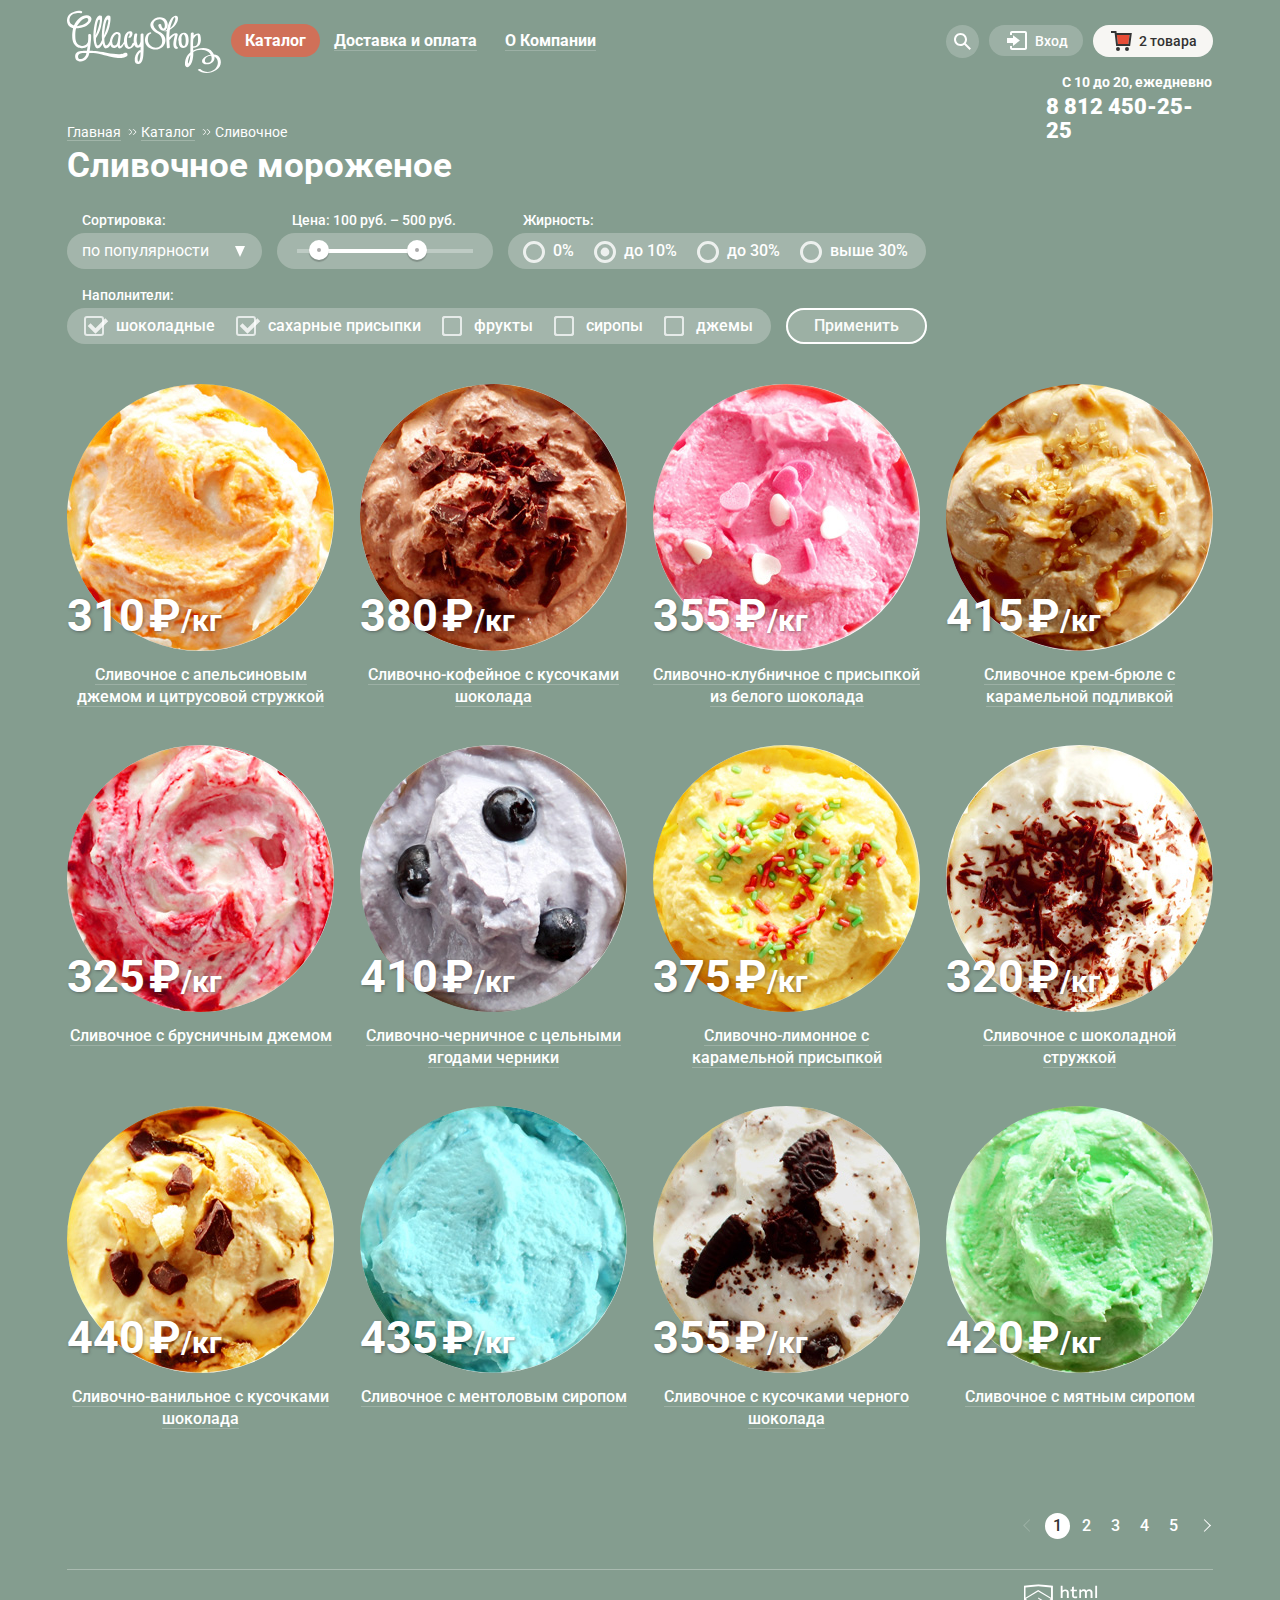
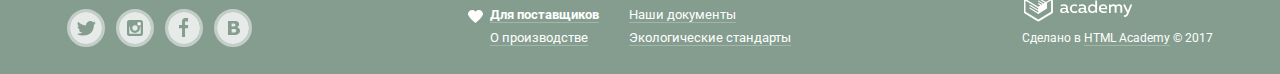
==== commit c66189d1: "Вернула статичную карту" ====
--- a/catalog.html
+++ b/catalog.html
@@ -5,8 +5,8 @@
   <meta charset="utf-8">
   <title>HTML Academy: Глейси</title>
   <link href="https://fonts.googleapis.com/css?family=Roboto:400,500,700&amp;subset=cyrillic" rel="stylesheet">
-  <link rel="stylesheet" href="css/normalize-mini.css">
-  <link rel="stylesheet" href="css/style-mini.css">
+  <link rel="stylesheet" href="css/normalize.css">
+  <link rel="stylesheet" href="css/style.css">
 </head>
 
 <body>
@@ -159,7 +159,7 @@
               </div>
             </div>
             <div class="filter filter-range">
-              <p class="filter-range-title">Цена: 100 руб. - 500 руб.</p>
+              <p class="filter-range-title">Цена: 100 руб. &ndash; 500 руб.</p>
               <div class="price-controls">
                 <label class="min-price visually-hidden">от<input type="text" name="min-price" value="100"></label>
                 <label class="max-price visually-hidden">до<input type="text" name="max-price" value="500"></label>
@@ -505,10 +505,10 @@
       </div>
       <div class="footer-copyright">
         <div class="copyright-logo-wrapper">
-          <a href="https://htmlacademy.ru"><img src="img/logo-htmlacademy.svg" width="128" height="41" alt="Логотип Html Academy"></a>
+          <a href="https://htmlacademy.ru/intensive/htmlcss"><img src="img/logo-htmlacademy.svg" width="128" height="41" alt="Логотип Html Academy"></a>
         </div>
         <div class="producing-info">
-          <p class="">Сделано в <a class="copyright-link" href="https://htmlacademy.ru">HTML Academy</a> © 2017</p>
+          <p class="">Сделано в <a class="copyright-link" href="https://htmlacademy.ru/intensive/htmlcss">HTML Academy</a> © 2017</p>
         </div>
       </div>
     </div>
--- a/css/style.css
+++ b/css/style.css
@@ -0,0 +1,2738 @@
+body {
+  margin: 0;
+  font-family: "Roboto", Arial, sans-serif;
+  font-size: 16px;
+  line-height: 22px;
+  font-weight: 400;
+  color: #ffffff;
+  background-color: #849d8f;
+}
+
+img {
+  max-width: 100%;
+  height: auto;
+}
+
+a {
+  cursor: pointer;
+  color: #ffffff;
+}
+
+.button {
+  text-align: center;
+  vertical-align: middle;
+  cursor: pointer;
+  font: inherit;
+}
+
+.visually-hidden {
+  position: absolute;
+  width: 1px;
+  height: 1px;
+  margin: -1px;
+  border: 0;
+  padding: 0;
+  clip: rect(0, 0, 0, 0);
+  overflow: hidden;
+}
+
+.gllacy-wrapper {
+  min-width: 1200px;
+  background-color: #849d8f;
+  background-image: url("../img/big-icecream1.png");
+  background-repeat: no-repeat;
+  background-position: top 4.5% center;
+  -webkit-transition: background-image 0.5s ease, background-color 0.5s ease;
+  -o-transition: background-image 0.5s ease, background-color 0.5s ease;
+  transition: background-image 0.5s ease, background-color 0.5s ease;
+}
+
+.gllacy-wrapper::before,
+.gllacy-wrapper::after {
+  content: "";
+  visibility: hidden;
+}
+
+.gllacy-wrapper::before {
+  background-image: url("../img/big-icecreams2.png");
+}
+
+.gllacy-wrapper::after {
+  background-image: url("../img/big-icecreams3.png");
+}
+
+/*Центровщик*/
+.container {
+  width: 1146px;
+  margin: 0 auto;
+  padding: 0;
+}
+
+/*Стили для шапки сайта*/
+.main-header {
+  padding-top: 10px;
+}
+
+.main-navigation {
+  display: -webkit-box;
+  display: -webkit-flex;
+  display: -ms-flexbox;
+  display: flex;
+  -webkit-box-orient: vertical;
+  -webkit-box-direction: normal;
+  -webkit-flex-direction: column;
+  -ms-flex-direction: column;
+  flex-direction: column;
+  font-size: 16px;
+  line-height: 18px;
+  font-weight: 700;
+  color: #ffffff;
+}
+
+.main-navigation-wrapper {
+  display: -webkit-box;
+  display: -webkit-flex;
+  display: -ms-flexbox;
+  display: flex;
+  -webkit-box-align: start;
+  -webkit-align-items: flex-start;
+  -ms-flex-align: start;
+  align-items: flex-start;
+}
+
+.main-header-logo {
+  width: 154px;
+  height: 64px;
+  margin: 0;
+  margin-right: 10px;
+}
+
+.site-navigation {
+  display: -webkit-box;
+  display: -webkit-flex;
+  display: -ms-flexbox;
+  display: flex;
+  min-width: 415px;
+  padding: 0;
+  margin: 0;
+  margin-top: 22px;
+}
+
+.site-navigation li {
+  padding: 0;
+  margin: 0;
+}
+
+.site-navigation li,
+.user-navigation li {
+  list-style: none;
+}
+
+.site-navigation a,
+.user-navigation a {
+  color: #ffffff;
+}
+
+.site-navigation a {
+  width: 100%;
+  height: 100%;
+  padding: 0 14px;
+  text-decoration: none;
+}
+
+.site-navigation a:hover {
+  height: 32px;
+  padding: 7px 14px;
+  border-radius: 20px;
+  color: #323232;
+  text-decoration: none;
+  background-color: #f7f6f3;
+}
+
+.site-navigation a:active {
+  background-color: #ededed;
+  -webkit-box-shadow: inset 0 2px 1px 0 #696969;
+  box-shadow: inset 0 2px 1px 0 #696969;
+}
+
+.site-navigation span {
+  border-bottom: 1px solid rgba(255, 255, 255, 0.2);
+}
+
+.site-navigation-link:hover>span {
+  border-bottom: none;
+  color: #323232;
+}
+
+.catalog-items-list:hover>.products-link {
+  color: #323232;
+  border-bottom: none;
+}
+
+.catalog-items-list {
+  position: relative;
+  padding: 0;
+  margin: 0;
+}
+
+.catalog-items-list:hover {
+  color: #323232;
+  background-color: #f7f6f3;
+  border-radius: 20px;
+  padding: 0;
+  margin: 0;
+  padding-top: 8px;
+  padding-bottom: 8px;
+  margin-top: -7px;
+  position: relative;
+  z-index: 10;
+}
+
+.submenu-wrapper {
+  display: none;
+  background-color: transparent;
+  position: absolute;
+  top: 100%;
+  left: -5px;
+}
+
+.catalog-items-list:hover>.submenu-wrapper {
+  display: block;
+}
+
+.new-products {
+  display: -webkit-box;
+  display: -webkit-flex;
+  display: -ms-flexbox;
+  display: flex;
+  -webkit-box-orient: vertical;
+  -webkit-box-direction: normal;
+  -webkit-flex-direction: column;
+  -ms-flex-direction: column;
+  flex-direction: column;
+  min-height: 165px;
+  margin: 0;
+  margin-top: 5px;
+  padding: 0;
+  padding-bottom: 7px;
+  width: 144px;
+  font-size: 14px;
+  font-weight: 400;
+  line-height: 16px;
+  color: #323232;
+  background-color: #f8f7f4;
+  border-radius: 5px;
+}
+
+.new-products a,
+.new-products li {
+  padding: 0;
+  margin: 0;
+  text-decoration: none;
+  background: none;
+  color: #323232;
+}
+
+.new-products li {
+  width: 144px;
+  height: 30px;
+}
+
+.new-products a {
+  display: block;
+  padding-left: 20px;
+  padding-top: 7px;
+  padding-bottom: 7px;
+  width: 125px;
+  height: 16px;
+  border-bottom: none;
+}
+
+.new-products li:first-child {
+  position: relative;
+  width: 124px;
+  padding-top: 12px;
+  padding-left: 20px;
+  font-size: 14px;
+  font-weight: 700;
+  line-height: 16px;
+}
+
+.new-products-heading::after {
+  position: absolute;
+  content: "";
+  top: 40px;
+  left: 5px;
+  width: 128px;
+  height: 1px;
+  background-color: rgba(0, 0, 0, 0.1);
+}
+
+.new-products a:hover {
+  background-color: #fbded7;
+  color: #323232;
+  border-radius: 0;
+  padding: 0;
+  margin: 0;
+  width: 124px;
+  height: 16px;
+  padding-left: 20px;
+  padding-top: 7px;
+  padding-bottom: 7px;
+}
+
+.new-products a:active {
+  color: #323232;
+  background-color: #f6b5a5;
+  -webkit-box-shadow: none;
+  box-shadow: none;
+}
+
+.user-navigation {
+  display: -webkit-box;
+  display: -webkit-flex;
+  display: -ms-flexbox;
+  display: flex;
+  padding: 0;
+  margin: 0;
+  margin-top: 15px;
+  margin-left: auto;
+  font-size: 14px;
+  line-height: 16px;
+  font-weight: 500;
+}
+
+.user-navigation a {
+  color: #ffffff;
+  background-color: rgba(255, 255, 255, 0.2);
+  text-decoration: none;
+  display: -webkit-box;
+  display: -webkit-flex;
+  display: -ms-flexbox;
+  display: flex;
+  -webkit-box-pack: center;
+  -webkit-justify-content: center;
+  -ms-flex-pack: center;
+  justify-content: center;
+  -webkit-box-align: center;
+  -webkit-align-items: center;
+  -ms-flex-align: center;
+  align-items: center;
+}
+
+.search-unit {
+  position: relative;
+}
+
+.search-unit:hover .search-link {
+  background-color: #f8f7f4;
+}
+
+.search-unit:hover path {
+  fill: #323232;
+}
+
+.search-unit:hover>.search-form-wrapper {
+  display: block;
+}
+
+.search-form,
+.login-form {
+  margin-top: 15px;
+  border-radius: 5px;
+}
+
+.search-link {
+  padding: 8px;
+  border-radius: 50%;
+}
+
+.search-link:hover path {
+  fill: #323232;
+}
+
+.search-link:hover {
+  background-color: #f8f7f4;
+}
+
+.search-form-wrapper {
+  display: none;
+  position: absolute;
+  background-color: transparent;
+  top: 100%;
+  right: 0;
+}
+
+.search-form {
+  margin: 0;
+  margin-top: 8px;
+  background-color: #f8f7f4;
+  padding: 20px 15px;
+  -webkit-box-shadow: 0 20px 20px rgba(0, 0, 0, 0.4);
+  box-shadow: 0 20px 20px rgba(0, 0, 0, 0.4);
+}
+
+.search-form input,
+.login-form input {
+  height: 44px;
+  font-size: 14px;
+  font-weight: 700;
+  line-height: 24px;
+  color: #323232;
+}
+
+.search-form input {
+  -webkit-box-sizing: border-box;
+  box-sizing: border-box;
+  min-width: 310px;
+  padding: 10px;
+  border: 1px solid #d3d3d2;
+  border-radius: 5px;
+  height: 44px;
+}
+
+.search-form input:hover,
+.login-form input:hover {
+  -webkit-box-shadow: 0px 0px 0px 2px rgba(199, 198, 197, 0.52) inset;
+  box-shadow: 0px 0px 0px 2px rgba(199, 198, 197, 0.52) inset;
+}
+
+.search-form input:focus,
+.login-form input:focus {
+  -webkit-box-shadow: 0px 0px 0px 2px rgba(210, 204, 228, 0.52) inset;
+  box-shadow: 0px 0px 0px 2px rgba(210, 204, 228, 0.52) inset;
+}
+
+.search-form input::-webkit-input-placeholder,
+.login-form input::-webkit-input-placeholder {
+  color: #999999;
+  font-weight: 400;
+}
+
+.search-form input:-ms-input-placeholder,
+.login-form input:-ms-input-placeholder {
+  color: #999999;
+  font-weight: 400;
+}
+
+.search-form input::-ms-input-placeholder,
+.login-form input::-ms-input-placeholder {
+  color: #999999;
+  font-weight: 400;
+}
+
+.search-form input::placeholder,
+.login-form input::placeholder {
+  color: #999999;
+  font-weight: 400;
+}
+
+.login-unit {
+  position: relative;
+}
+
+.login-unit:hover .login-link {
+  color: #323232;
+  background-color: #f8f7f4;
+}
+
+.login-unit:hover path {
+  fill: #323232;
+}
+
+.login-unit:hover polygon {
+  fill: #323232;
+}
+
+.login-link {
+  margin-left: 10px;
+  padding: 6px 15px 6px 18px;
+  border-radius: 25px;
+}
+
+.login-link svg {
+  padding-right: 7px;
+}
+
+.login-link:hover path {
+  fill: #323232;
+}
+
+.login-link:hover polygon {
+  fill: #323232;
+}
+
+.login-form-wrapper {
+  position: absolute;
+  display: none;
+  top: 100%;
+  right: 0;
+  z-index: 1;
+  background-color: transparent;
+}
+
+.login-unit:hover>.login-form-wrapper {
+  display: block;
+}
+
+.login-form {
+  margin: 0;
+  margin-top: 8px;
+  right: 205px;
+  top: 50px;
+  background-color: #f8f7f4;
+  padding: 0 20px;
+  background-color: #f8f7f4;
+  -webkit-box-shadow: 0 20px 20px rgba(0, 0, 0, 0.4);
+  box-shadow: 0 20px 20px rgba(0, 0, 0, 0.4);
+  border-radius: 5px;
+}
+
+.button-container {
+  display: -webkit-box;
+  display: -webkit-flex;
+  display: -ms-flexbox;
+  display: flex;
+  -webkit-box-pack: justify;
+  -webkit-justify-content: space-between;
+  -ms-flex-pack: justify;
+  justify-content: space-between;
+  padding: 15px 0;
+}
+
+.login-form .button {
+  height: 44px;
+  padding: 0 25px;
+  font: inherit;
+  color: #ffffff;
+  font-size: 18px;
+  font-weight: 700;
+  line-height: 24px;
+  text-align: center;
+  vertical-align: middle;
+  border-radius: 30px;
+  background-image: -webkit-gradient(linear, left bottom, right top, from(#e74a35), to(#f26843));
+  background-image: -webkit-linear-gradient(left bottom, #e74a35, #f26843);
+  background-image: -o-linear-gradient(left bottom, #e74a35, #f26843);
+  background-image: linear-gradient(to right top, #e74a35, #f26843);
+  border: none;
+  -webkit-box-shadow: 0 2px 0 0 rgba(172, 16, 0, 0.64);
+  box-shadow: 0 2px 0 0 rgba(172, 16, 0, 0.64);
+}
+
+.login-form .button:hover {
+  background-image: -webkit-gradient(linear, left bottom, right top, from(#e74a35), to(#f26843));
+  background-image: -webkit-linear-gradient(left bottom, #e74a35, #f26843);
+  background-image: -o-linear-gradient(left bottom, #e74a35, #f26843);
+  background-image: linear-gradient(to right top, #e74a35, #f26843);
+  -webkit-box-shadow: 0 2px 0 0 #ac1000;
+  box-shadow: 0 2px 0 0 #ac1000;
+  opacity: 0.8;
+}
+
+.login-form .button:active {
+  background-image: -webkit-gradient(linear, left bottom, right top, from(#f26843), to(#e74a35));
+  background-image: -webkit-linear-gradient(left bottom, #f26843, #e74a35);
+  background-image: -o-linear-gradient(left bottom, #f26843, #e74a35);
+  background-image: linear-gradient(to right top, #f26843, #e74a35);
+  -webkit-box-shadow: inset 0 -2px 0 0 #942718;
+  box-shadow: inset 0 -2px 0 0 #942718;
+  opacity: 0.93;
+}
+
+.login-form input {
+  -webkit-box-sizing: border-box;
+  box-sizing: border-box;
+  min-width: 240px;
+  height: 44px;
+  padding: 10px;
+  margin-top: 20px;
+  border: 1px solid #d3d3d2;
+  border-radius: 5px;
+}
+
+.cart-link {
+  margin-left: 10px;
+  padding: 6px 16px 6px 18px;
+  border-radius: 25px;
+}
+
+.cart-link svg {
+  padding-right: 7px;
+}
+
+.login-password-info {
+  display: -webkit-box;
+  display: -webkit-flex;
+  display: -ms-flexbox;
+  display: flex;
+  -webkit-box-orient: vertical;
+  -webkit-box-direction: normal;
+  -webkit-flex-direction: column;
+  -ms-flex-direction: column;
+  flex-direction: column;
+  -webkit-box-ordinal-group: 2;
+  -webkit-order: 1;
+  -ms-flex-order: 1;
+  order: 1;
+  -webkit-box-align: start;
+  -webkit-align-items: flex-start;
+  -ms-flex-align: start;
+  align-items: flex-start;
+}
+
+.login-password-info a {
+  font-size: 13px;
+  font-weight: 400;
+  line-height: 24px;
+  color: #323232;
+  text-decoration: underline;
+  text-decoration-color: #adacaa;
+  background: none;
+  padding: 0;
+  margin: 0;
+}
+
+.login-password-info a:hover {
+  color: #e84d37;
+  text-decoration: underline;
+  text-decoration-color: #f9cdc4;
+}
+
+.hours-and-telephone {
+  margin-left: 979px;
+  /*margin-top: 0;*/
+}
+
+.hours-and-telephone p {
+  padding: 0;
+  margin: 0;
+}
+
+.opening-hours {
+  margin-bottom: 5px;
+  padding-left: 16px;
+}
+
+.opening-hours p {
+  font-size: 14px;
+  font-weight: 700;
+  line-height: 16px;
+}
+
+.order-telephone {
+  margin-bottom: 10px;
+}
+
+.order-telephone p {
+  font-size: 22px;
+  font-weight: 700;
+  line-height: 24px;
+}
+
+.slider {
+  position: relative;
+  padding-top: 265px;
+  text-align: center;
+  color: #ffffff;
+}
+
+.slider-controls {
+  position: absolute;
+  bottom: 20px;
+  left: 0;
+  z-index: 20;
+  font-size: 0;
+}
+
+.slider-controls label {
+  display: inline-block;
+  width: 17px;
+  height: 17px;
+  margin-right: 8px;
+  vertical-align: top;
+  background-color: transparent;
+  border: 2px solid #ffffff;
+  border-radius: 50%;
+  cursor: pointer;
+}
+
+#btn-1:checked~.gllacy-wrapper {
+  background-color: #849d8f;
+  background-image: url("../img/big-icecream1.png");
+}
+
+#btn-2:checked~.gllacy-wrapper {
+  background-color: #8996a6;
+  background-image: url("../img/big-icecreams2.png");
+}
+
+#btn-3:checked~.gllacy-wrapper {
+  background-color: #9d8b84;
+  background-image: url("../img/big-icecreams3.png");
+}
+
+#btn-1:checked~.gllacy-wrapper #slide1,
+#btn-2:checked~.gllacy-wrapper #slide2,
+#btn-3:checked~.gllacy-wrapper #slide3 {
+  display: block;
+}
+
+#btn-1:checked~.gllacy-wrapper label[for="btn-1"],
+#btn-2:checked~.gllacy-wrapper label[for="btn-2"],
+#btn-3:checked~.gllacy-wrapper label[for="btn-3"] {
+  background-color: #ffffff;
+}
+
+.slider-list {
+  margin: 0;
+  padding: 0;
+  list-style: none;
+}
+
+.slide {
+  display: none;
+}
+
+.slide-title {
+  width: 700px;
+  margin: 0 auto;
+  margin-bottom: 27px;
+  font-size: 60px;
+  line-height: 60px;
+  font-weight: 700;
+}
+
+.slide-button {
+  display: inline-block;
+  padding: 12px 44px;
+  font-weight: 600;
+  font-size: 31px;
+  line-height: 41px;
+  text-align: center;
+  color: #ffffff;
+  vertical-align: top;
+  text-decoration: none;
+  text-shadow: 0 2px 5px rgba(160, 32, 11, 0.76);
+  background: #f26843;
+  background: -webkit-gradient(linear, left top, left bottom, from(#f26843), to(#e74a35));
+  background: -webkit-linear-gradient(top, #f26843 0%, #e74a35 100%);
+  background: -o-linear-gradient(top, #f26843 0%, #e74a35 100%);
+  background: linear-gradient(to bottom, #f26843 0%, #e74a35 100%);
+  border-radius: 50px;
+  -webkit-box-shadow: 0 2px 2px rgba(172, 16, 0, 0.64);
+  box-shadow: 0 2px 2px rgba(172, 16, 0, 0.64);
+  border: none;
+  cursor: pointer;
+}
+
+.slide-button:hover {
+  background: -webkit-gradient(linear, left top, left bottom, from(#f58669), to(#ec6f5e));
+  background: -webkit-linear-gradient(top, #f58669 0%, #ec6f5e 100%);
+  background: -o-linear-gradient(top, #f58669 0%, #ec6f5e 100%);
+  background: linear-gradient(to bottom, #f58669 0%, #ec6f5e 100%);
+  -webkit-box-shadow: 0 2px 2px rgba(172, 16, 0, 1);
+  box-shadow: 0 2px 2px rgba(172, 16, 0, 1);
+}
+
+.slide-button:active {
+  background: -webkit-gradient(linear, left top, left bottom, from(#d84732), to(#e1613e));
+  background: -webkit-linear-gradient(top, #d84732 0%, #e1613e 100%);
+  background: -o-linear-gradient(top, #d84732 0%, #e1613e 100%);
+  background: linear-gradient(to bottom, #d84732 0%, #e1613e 100%);
+  -webkit-box-shadow: inset 0 2px 2px rgba(172, 16, 0, 1);
+  box-shadow: inset 0 2px 2px rgba(172, 16, 0, 1);
+}
+
+.banners-wrapper {
+  display: -webkit-box;
+  display: -webkit-flex;
+  display: -ms-flexbox;
+  display: flex;
+  margin-top: 43px;
+}
+
+.banner {
+  width: 560px;
+  min-height: 230px;
+  font: inherit;
+  border-radius: 15px;
+}
+
+.banner h3 {
+  padding: 0;
+  padding-top: 15px;
+  margin: 0;
+  font-size: 35px;
+  line-height: 41px;
+  font-weight: 700;
+  padding-left: 20px;
+}
+
+.banner p {
+  padding: 0;
+  margin: 0;
+  margin-top: 15px;
+  margin-bottom: 45px;
+  font-size: 18px;
+  line-height: 22px;
+  font-weight: 700;
+  padding-left: 20px;
+}
+
+.banner-button {
+  display: block;
+  padding: 11px 20px;
+  font-size: 18px;
+  line-height: 24px;
+  font-weight: 700;
+  border-radius: 40px;
+  border: none;
+  text-decoration: none;
+  text-shadow: 0 2px 5px rgba(160, 32, 11, 0.76);
+  background: #f26843;
+  background: -webkit-gradient(linear, left top, left bottom, from(#f26843), to(#e74a35));
+  background: -webkit-linear-gradient(top, #f26843 0%, #e74a35 100%);
+  background: -o-linear-gradient(top, #f26843 0%, #e74a35 100%);
+  background: linear-gradient(to bottom, #f26843 0%, #e74a35 100%);
+  -webkit-box-shadow: 0 2px 2px rgba(172, 16, 0, 0.64);
+  box-shadow: 0 2px 2px rgba(172, 16, 0, 0.64);
+}
+
+.banner-button:hover {
+  background: -webkit-gradient(linear, left top, left bottom, from(#f58669), to(#ec6f5e));
+  background: -webkit-linear-gradient(top, #f58669 0%, #ec6f5e 100%);
+  background: -o-linear-gradient(top, #f58669 0%, #ec6f5e 100%);
+  background: linear-gradient(to bottom, #f58669 0%, #ec6f5e 100%);
+  -webkit-box-shadow: 0 2px 2px rgba(172, 16, 0, 1);
+  box-shadow: 0 2px 2px rgba(172, 16, 0, 1);
+}
+
+.banner-button:active {
+  background: -webkit-gradient(linear, left top, left bottom, from(#d84732), to(#e1613e));
+  background: -webkit-linear-gradient(top, #d84732 0%, #e1613e 100%);
+  background: -o-linear-gradient(top, #d84732 0%, #e1613e 100%);
+  background: linear-gradient(to bottom, #d84732 0%, #e1613e 100%);
+  -webkit-box-shadow: inset 0 2px 2px rgba(172, 16, 0, 1);
+  box-shadow: inset 0 2px 2px rgba(172, 16, 0, 1);
+}
+
+.raspberry-banner .banner-button {
+  margin-left: 375px;
+  width: 125px;
+}
+
+.chocolate-banner .banner-button {
+  margin-left: 350px;
+  width: 150px;
+}
+
+.raspberry-banner {
+  margin-right: auto;
+  background-image: url("../img/raspberry.jpg");
+  background-size: cover;
+  background-repeat: no-repeat;
+  background-position: center;
+  background-color: #6b0006;
+}
+
+.chocolate-banner {
+  background-image: url("../img/chocolate.jpg");
+  background-size: cover;
+  background-repeat: no-repeat;
+  background-position: center;
+  background-color: #37170a;
+}
+
+/*Промо каталога*/
+.catalog-promo {
+  margin-top: 40px;
+}
+
+.gllacy-hits {
+  display: -webkit-box;
+  display: -webkit-flex;
+  display: -ms-flexbox;
+  display: flex;
+  -webkit-box-pack: justify;
+  -webkit-justify-content: space-between;
+  -ms-flex-pack: justify;
+  justify-content: space-between;
+  padding: 0;
+  -webkit-flex-wrap: wrap;
+  -ms-flex-wrap: wrap;
+  flex-wrap: wrap;
+}
+
+.gllacy-hits li {
+  list-style: none;
+  padding: 0;
+  margin: 0;
+}
+
+.catalog-item {
+  position: relative;
+}
+
+.hit {
+  position: absolute;
+  background-image: url("../img/hit.svg");
+  top: -15px;
+  width: 61px;
+  height: 61px;
+}
+
+/*Gllacy info*/
+.gllacy-info {
+  width: 1146px;
+  padding-top: 6px;
+  margin-top: 30px;
+  margin-bottom: 40px;
+  font-size: 16px;
+  font-weight: 400;
+  line-height: 22px;
+  color: #323232;
+  text-align: left;
+  background-color: #ece2C9;
+  background-image: url("../img/wafer.jpg");
+  background-position: top center;
+  background-repeat: repeat-x;
+  border-radius: 15px;
+}
+
+.gllacy-info-wrapper {
+  display: -webkit-box;
+  display: -webkit-flex;
+  display: -ms-flexbox;
+  display: flex;
+  -webkit-flex-wrap: wrap;
+  -ms-flex-wrap: wrap;
+  flex-wrap: wrap;
+  width: 1146px;
+}
+
+.gllacy-description {
+  padding-left: 20px;
+  font-size: 24px;
+  line-height: 30px;
+  font-weight: 500;
+}
+
+.gllacy-info-items {
+  position: relative;
+  width: 480px;
+  padding: 0;
+  padding-bottom: 23px;
+  margin: 0;
+  margin-left: 80px;
+}
+
+.icon-icecream,
+.icon-leaf {
+  margin-left: 75px;
+}
+
+.icon-cow,
+.icon-termometr {
+  margin-left: 85px;
+}
+
+.gllacy-info-items::before {
+  position: absolute;
+  content: "";
+  width: 49px;
+  height: 49px;
+  top: -13px;
+  left: -57px;
+}
+
+.icon-icecream::before {
+  background-image: url("../img/icon-icecream.svg");
+  background-repeat: no-repeat;
+  background-position: 0 0;
+}
+
+.icon-cow::before {
+  background-image: url("../img/icon-cow.svg");
+  background-repeat: no-repeat;
+  background-position: 0 0;
+}
+
+.icon-leaf::before {
+  background-image: url("../img/icon-leaf.svg");
+  background-repeat: no-repeat;
+  background-position: 0 0;
+}
+
+.icon-termometr::before {
+  background-image: url("../img/icon-termometr.svg");
+  background-repeat: no-repeat;
+  background-position: 0 0;
+}
+
+.gllacy-blog {
+  display: -webkit-box;
+  display: -webkit-flex;
+  display: -ms-flexbox;
+  display: flex;
+  width: 1146px;
+  margin-bottom: 40px;
+}
+
+.blog-news {
+  padding-left: 20px;
+  margin-right: 25px;
+  width: 540px;
+  color: #323232;
+  background-image: url("../img/strawberry-background.jpg");
+  background-position: top left;
+  background-repeat: no-repeat;
+  border-radius: 15px;
+  background-color: #ffffff;
+  background-size: cover;
+}
+
+.news-container {
+  display: -webkit-box;
+  display: -webkit-flex;
+  display: -ms-flexbox;
+  display: flex;
+  -webkit-box-orient: vertical;
+  -webkit-box-direction: normal;
+  -webkit-flex-direction: column;
+  -ms-flex-direction: column;
+  flex-direction: column;
+  width: 285px;
+  padding-top: 6px;
+  min-height: 215px;
+}
+
+.blog-news h3 {
+  padding: 0;
+  padding-top: 15px;
+  padding-bottom: 5px;
+  margin: 0;
+  font-size: 16px;
+  font-weight: 500;
+  line-height: 22px;
+  text-align: left;
+}
+
+.blog-news a {
+  font-size: 24px;
+  font-weight: 700;
+  line-height: 30px;
+  text-align: left;
+  color: #323232;
+  background-color: #ffffff;
+}
+
+.blog-news a:hover,
+.blog-news a:active {
+  color: #e84d37;
+  background-color: #ffffff;
+}
+
+.email-subscribing {
+  background-image: url("../img/mail-background.svg");
+  background-repeat: repeat;
+  border-radius: 10px;
+  background-color: #92cdff;
+  background-size: cover;
+}
+
+.subscribing-container {
+  display: -webkit-box;
+  display: -webkit-flex;
+  display: -ms-flexbox;
+  display: flex;
+  -webkit-box-orient: vertical;
+  -webkit-box-direction: normal;
+  -webkit-flex-direction: column;
+  -ms-flex-direction: column;
+  flex-direction: column;
+  min-width: 510px;
+  width: 506px;
+  min-height: 150px;
+  padding: 30px 20px;
+  margin: 5px;
+  font-size: 16px;
+  font-weight: 400;
+  line-height: 22px;
+  color: #5a5a5a;
+  background-color: #f8f7f4;
+  border-radius: 10px;
+}
+
+.subscribing-container p {
+  padding: 0;
+  margin: 0;
+}
+
+.newsletter-form input {
+  -webkit-box-sizing: border-box;
+  box-sizing: border-box;
+  min-width: 366px;
+  height: 44px;
+  padding: 10px 15px;
+  margin-top: 35px;
+  font: inherit;
+  font-size: 16px;
+  font-weight: 700;
+  line-height: 24px;
+  color: #323232;
+  background-color: #ffffff;
+  border: 1px solid rgba(178, 178, 178, 0.52);
+  border-radius: 5px;
+}
+
+.newsletter-form input::-webkit-input-placeholder {
+  font-weight: 400;
+  color: #999999;
+}
+
+.newsletter-form input:-ms-input-placeholder {
+  font-weight: 400;
+  color: #999999;
+}
+
+.newsletter-form input::-ms-input-placeholder {
+  font-weight: 400;
+  color: #999999;
+}
+
+.newsletter-form input::placeholder {
+  font-weight: 400;
+  color: #999999;
+}
+
+.newsletter-button {
+  padding: 10px 19px;
+  margin-left: 9px;
+  margin-top: -7px;
+  text-align: center;
+  vertical-align: middle;
+  cursor: pointer;
+  font: inherit;
+  font-size: 18px;
+  line-height: 24px;
+  font-weight: 700;
+  color: #fefefe;
+  border-radius: 30px;
+  border: none;
+  text-shadow: 0 2px 5px rgba(160, 32, 11, 0.76);
+  background: #f26843;
+  background: -webkit-gradient(linear, left top, left bottom, from(#f26843), to(#e74a35));
+  background: -webkit-linear-gradient(top, #f26843 0%, #e74a35 100%);
+  background: -o-linear-gradient(top, #f26843 0%, #e74a35 100%);
+  background: linear-gradient(to bottom, #f26843 0%, #e74a35 100%);
+  -webkit-box-shadow: 0 2px 2px rgba(172, 16, 0, 0.64);
+  box-shadow: 0 2px 2px rgba(172, 16, 0, 0.64);
+}
+
+.newsletter-button:hover {
+  background: -webkit-gradient(linear, left top, left bottom, from(#f58669), to(#ec6f5e));
+  background: -webkit-linear-gradient(top, #f58669 0%, #ec6f5e 100%);
+  background: -o-linear-gradient(top, #f58669 0%, #ec6f5e 100%);
+  background: linear-gradient(to bottom, #f58669 0%, #ec6f5e 100%);
+  -webkit-box-shadow: 0 2px 2px rgba(172, 16, 0, 1);
+  box-shadow: 0 2px 2px rgba(172, 16, 0, 1);
+}
+
+.newsletter-button:active {
+  background: -webkit-gradient(linear, left top, left bottom, from(#d84732), to(#e1613e));
+  background: -webkit-linear-gradient(top, #d84732 0%, #e1613e 100%);
+  background: -o-linear-gradient(top, #d84732 0%, #e1613e 100%);
+  background: linear-gradient(to bottom, #d84732 0%, #e1613e 100%);
+  -webkit-box-shadow: inset 0 2px 2px rgba(172, 16, 0, 1);
+  box-shadow: inset 0 2px 2px rgba(172, 16, 0, 1);
+}
+
+.newsletter-form input:hover {
+  -webkit-box-shadow: 0px 0px 0px 2px rgba(199, 198, 197, 0.52) inset;
+  box-shadow: 0px 0px 0px 2px rgba(199, 198, 197, 0.52) inset;
+}
+
+.newsletter-form input:focus {
+  -webkit-box-shadow: 0px 0px 0px 2px rgba(210, 204, 228, 0.52) inset;
+  box-shadow: 0px 0px 0px 2px rgba(210, 204, 228, 0.52) inset;
+}
+
+.map {
+  width: 100%;
+  height: 430px;
+  position: relative;
+  display: -webkit-box;
+  display: -webkit-flex;
+  display: -ms-flexbox;
+  display: flex;
+  width: 1200px;
+  height: 430px;
+  margin: 0;
+  margin-left: -27px;
+  padding: 0;
+  background-color: #c0ecae;
+}
+
+.forwarding-form-wrapper {
+  position: absolute;
+  top: 65px;
+  right: 27px;
+}
+
+.forwarding-form {
+  border-radius: 10px;
+  width: 270px;
+  padding: 15px;
+  font: inherit;
+  font-size: 14px;
+  line-height: 20px;
+  font-weight: 400;
+  color: #323232;
+  background-color: #fdfdfe;
+}
+
+.forwarding-form p {
+  padding-bottom: 5px;
+  padding-left: 10px;
+}
+
+.forwarding-form span {
+  font-size: 18px;
+  line-height: 24px;
+  font-weight: 700;
+}
+
+.forwarding-button-wrapper {
+  margin-top: 30px;
+  margin-bottom: 25px;
+}
+
+.forwarding-button {
+  padding: 10px 27px;
+  margin-left: 7px;
+  font-size: 18px;
+  line-height: 24px;
+  font-weight: 700;
+  text-decoration: none;
+  background: #f26843;
+  background: -webkit-gradient(linear, left top, left bottom, from(#f26843), to(#e74a35));
+  background: -webkit-linear-gradient(top, #f26843 0%, #e74a35 100%);
+  background: -o-linear-gradient(top, #f26843 0%, #e74a35 100%);
+  background: linear-gradient(to bottom, #f26843 0%, #e74a35 100%);
+  border-radius: 50px;
+  -webkit-box-shadow: 0 2px 2px rgba(172, 16, 0, 0.64);
+  box-shadow: 0 2px 2px rgba(172, 16, 0, 0.64);
+}
+
+.forwarding-button:hover {
+  background: -webkit-gradient(linear, left top, left bottom, from(#f58669), to(#ec6f5e));
+  background: -webkit-linear-gradient(top, #f58669 0%, #ec6f5e 100%);
+  background: -o-linear-gradient(top, #f58669 0%, #ec6f5e 100%);
+  background: linear-gradient(to bottom, #f58669 0%, #ec6f5e 100%);
+  -webkit-box-shadow: 0 2px 2px rgba(172, 16, 0, 1);
+  box-shadow: 0 2px 2px rgba(172, 16, 0, 1);
+}
+
+.forwarding-button:active {
+  background: -webkit-gradient(linear, left top, left bottom, from(#d84732), to(#e1613e));
+  background: -webkit-linear-gradient(top, #d84732 0%, #e1613e 100%);
+  background: -o-linear-gradient(top, #d84732 0%, #e1613e 100%);
+  background: linear-gradient(to bottom, #d84732 0%, #e1613e 100%);
+  -webkit-box-shadow: inset 0 2px 2px rgba(172, 16, 0, 1);
+  box-shadow: inset 0 2px 2px rgba(172, 16, 0, 1);
+}
+
+/*Стили для footer*/
+.main-footer .container {
+  display: -webkit-box;
+  display: -webkit-flex;
+  display: -ms-flexbox;
+  display: flex;
+  -webkit-box-pack: justify;
+  -webkit-justify-content: space-between;
+  -ms-flex-pack: justify;
+  justify-content: space-between;
+  -webkit-box-align: end;
+  -webkit-align-items: flex-end;
+  -ms-flex-align: end;
+  align-items: flex-end;
+  padding-bottom: 27px;
+  color: #ffffff;
+}
+
+.inner-footer {
+  position: relative;
+}
+
+.inner-footer::before {
+  position: absolute;
+  content: "";
+  top: 0;
+  width: 1146px;
+  height: 1px;
+  background-color: rgba(255, 255, 255, 0.3);
+}
+
+.footer-social {
+  display: -webkit-box;
+  display: -webkit-flex;
+  display: -ms-flexbox;
+  display: flex;
+  -webkit-box-align: center;
+  -webkit-align-items: center;
+  -ms-flex-align: center;
+  align-items: center;
+  width: 267px;
+  padding: 0;
+  margin: 0;
+}
+
+.footer-social li {
+  padding: 0;
+  margin: 0;
+}
+
+.footer-social li,
+.footer-menu li {
+  list-style: none;
+}
+
+.social-button {
+  display: -webkit-box;
+  display: -webkit-flex;
+  display: -ms-flexbox;
+  display: flex;
+  margin-right: 11px;
+  border: 3px solid #c2cec7;
+  border-radius: 50%;
+}
+
+.social-button path {
+  fill: #e6ebe9;
+}
+
+.social-button:hover path {
+  fill: #ffffff;
+  -webkit-transition: fill 1s;
+  -o-transition: fill 1s;
+  transition: fill 1s;
+}
+
+.social-button:active path {
+  fill: #e9e9e9;
+}
+
+.social-button:hover {
+  border: 3px solid #dae2de;
+  border-radius: 50%;
+}
+
+.social-button:active {
+  border: 3px solid #dae2de;
+  border-radius: 50%;
+}
+
+.footer-menu {
+  display: -webkit-box;
+  display: -webkit-flex;
+  display: -ms-flexbox;
+  display: flex;
+  -webkit-box-align: center;
+  -webkit-align-items: center;
+  -ms-flex-align: center;
+  align-items: center;
+  width: 560px;
+  margin: 0;
+  padding: 0;
+  padding-left: 140px;
+  font-size: 13px;
+  font-weight: 400;
+  line-height: 18px;
+}
+
+.footer-menu li:first-child {
+  padding-bottom: 5px;
+}
+
+.footer-menu a {
+  text-decoration: none;
+  border-bottom: 1px solid #a1b5a9;
+  color: #ffffff;
+  margin-left: 30px;
+}
+
+.footer-menu a:hover {
+  color: #ffbc9e;
+  border-bottom: 1px solid #a7a294;
+}
+
+.footer-menu a:active {
+  color: #ffbc9e;
+}
+
+.for-suppliers {
+  position: relative;
+}
+
+.for-suppliers::before {
+  position: absolute;
+  content: "";
+  top: 3px;
+  left: -22px;
+  width: 15px;
+  height: 13px;
+  background-image: url("../img/heart.svg");
+  background-position: 0 0;
+}
+
+.first-column,
+.second-column {
+  display: -webkit-box;
+  display: -webkit-flex;
+  display: -ms-flexbox;
+  display: flex;
+  -webkit-box-orient: vertical;
+  -webkit-box-direction: normal;
+  -webkit-flex-direction: column;
+  -ms-flex-direction: column;
+  flex-direction: column;
+  padding: 0;
+  margin: 0;
+}
+
+.first-column {
+  margin-left: -9px;
+}
+
+.first-column li,
+.second-column li {
+  padding: 0;
+  margin: 0;
+}
+
+.footer-copyright {
+  display: -webkit-box;
+  display: -webkit-flex;
+  display: -ms-flexbox;
+  display: flex;
+  -webkit-box-orient: vertical;
+  -webkit-box-direction: normal;
+  -webkit-flex-direction: column;
+  -ms-flex-direction: column;
+  flex-direction: column;
+  width: 200px;
+  margin-top: 12px;
+  font-size: 12px;
+  font-weight: 400;
+  line-height: 18px;
+}
+
+.copyright-logo-wrapper {
+  margin-left: -3px;
+}
+
+.footer-copyright img {
+  -webkit-transform: scale(0.85);
+  -ms-transform: scale(0.85);
+  -o-transform: scale(0.85);
+  transform: scale(0.85);
+}
+
+.copyright-link {
+  text-decoration: none;
+  border-bottom: 1px solid #a1b5a9;
+}
+
+.copyright-link:hover {
+  border-bottom: 1px solid #a7a294;
+}
+
+.producing-info {
+  -webkit-align-self: flex-end;
+  -ms-flex-item-align: end;
+  align-self: flex-end;
+}
+
+.producing-info p {
+  padding: 0;
+  margin: 0;
+  margin-top: -1px;
+}
+
+.footer-copyright a {
+  color: inherit;
+}
+
+.footer-copyright a:hover,
+.footer-copyright a:active {
+  color: #ffbc9e;
+}
+
+/*Стили для формы обратной связи*/
+@-webkit-keyframes bounce {
+  0% {
+    -webkit-transform: translateY(-2000px);
+    transform: translateY(-2000px);
+  }
+
+  70% {
+    -webkit-transform: translateY(30px);
+    transform: translateY(30px);
+  }
+
+  90% {
+    -webkit-transform: translateY(-10px);
+    transform: translateY(-10px);
+  }
+
+  100% {
+    -webkit-transform: translateY(0);
+    transform: translateY(0);
+  }
+}
+
+@-o-keyframes bounce {
+  0% {
+    -o-transform: translateY(-2000px);
+    transform: translateY(-2000px);
+  }
+
+  70% {
+    -o-transform: translateY(30px);
+    transform: translateY(30px);
+  }
+
+  90% {
+    -o-transform: translateY(-10px);
+    transform: translateY(-10px);
+  }
+
+  100% {
+    -o-transform: translateY(0);
+    transform: translateY(0);
+  }
+}
+
+@keyframes bounce {
+  0% {
+    -webkit-transform: translateY(-2000px);
+    -o-transform: translateY(-2000px);
+    transform: translateY(-2000px);
+  }
+
+  70% {
+    -webkit-transform: translateY(30px);
+    -o-transform: translateY(30px);
+    transform: translateY(30px);
+  }
+
+  90% {
+    -webkit-transform: translateY(-10px);
+    -o-transform: translateY(-10px);
+    transform: translateY(-10px);
+  }
+
+  100% {
+    -webkit-transform: translateY(0);
+    -o-transform: translateY(0);
+    transform: translateY(0);
+  }
+}
+
+@-webkit-keyframes shake {
+
+  0%,
+  100% {
+    -webkit-transform: translateX(0);
+    transform: translateX(0);
+  }
+
+  10%,
+  30%,
+  50%,
+  70%,
+  90% {
+    -webkit-transform: translateX(-10px);
+    transform: translateX(-10px);
+  }
+
+  20%,
+  40%,
+  60%,
+  80% {
+    -webkit-transform: translateX(10px);
+    transform: translateX(10px);
+  }
+}
+
+@-o-keyframes shake {
+
+  0%,
+  100% {
+    -o-transform: translateX(0);
+    transform: translateX(0);
+  }
+
+  10%,
+  30%,
+  50%,
+  70%,
+  90% {
+    -o-transform: translateX(-10px);
+    transform: translateX(-10px);
+  }
+
+  20%,
+  40%,
+  60%,
+  80% {
+    -o-transform: translateX(10px);
+    transform: translateX(10px);
+  }
+}
+
+@keyframes shake {
+
+  0%,
+  100% {
+    -webkit-transform: translateX(0);
+    -o-transform: translateX(0);
+    transform: translateX(0);
+  }
+
+  10%,
+  30%,
+  50%,
+  70%,
+  90% {
+    -webkit-transform: translateX(-10px);
+    -o-transform: translateX(-10px);
+    transform: translateX(-10px);
+  }
+
+  20%,
+  40%,
+  60%,
+  80% {
+    -webkit-transform: translateX(10px);
+    -o-transform: translateX(10px);
+    transform: translateX(10px);
+  }
+}
+
+.modal {
+  position: fixed;
+  display: none;
+  z-index: 10;
+}
+
+.modal-show {
+  display: block;
+  -webkit-animation: bounce 0.6s;
+  -o-animation: bounce 0.6s;
+  animation: bounce 0.6s;
+}
+
+.modal-error {
+  -webkit-animation: shake 1s;
+  -o-animation: shake 1s;
+  animation: shake 1s;
+}
+
+.modal-feedback {
+  top: 340px;
+  left: 50%;
+  width: 430px;
+  margin-left: -240px;
+  padding: 20px 25px;
+  background-color: #f8f7f4;
+  border-radius: 10px;
+}
+
+.modal-close {
+  position: absolute;
+  top: 15px;
+  right: 15px;
+  width: 18px;
+  height: 17px;
+  font-size: 0;
+  border: 0;
+  background: none;
+  cursor: pointer;
+}
+
+.modal-close::before,
+.modal-close::after {
+  content: "";
+  top: 7px;
+  left: -5px;
+  position: absolute;
+  width: 23px;
+  height: 2px;
+  background-color: #231f20;
+}
+
+.modal-close::before {
+  -webkit-transform: rotate(45deg);
+  -ms-transform: rotate(45deg);
+  -o-transform: rotate(45deg);
+  transform: rotate(45deg);
+}
+
+.modal-close::after {
+  -webkit-transform: rotate(-45deg);
+  -ms-transform: rotate(-45deg);
+  -o-transform: rotate(-45deg);
+  transform: rotate(-45deg);
+}
+
+.modal-feedback p {
+  padding: 0;
+  margin: 0;
+  font-size: 24px;
+  font-weight: 500;
+  line-height: 28px;
+  color: #323232;
+}
+
+.feedback-form {
+  display: -webkit-box;
+  display: -webkit-flex;
+  display: -ms-flexbox;
+  display: flex;
+  -webkit-box-orient: vertical;
+  -webkit-box-direction: normal;
+  -webkit-flex-direction: column;
+  -ms-flex-direction: column;
+  flex-direction: column;
+}
+
+.feedback-form button {
+  padding: 10px 23px;
+  margin-top: 20px;
+  margin-bottom: 5px;
+  -webkit-align-self: flex-end;
+  -ms-flex-item-align: end;
+  align-self: flex-end;
+  text-align: center;
+  vertical-align: middle;
+  font-size: 18px;
+  line-height: 24px;
+  font-weight: 700;
+  color: #fefefe;
+  border-radius: 30px;
+  background-image: -webkit-gradient(linear, left bottom, right top, from(#e74a35), to(#f26843));
+  background-image: -webkit-linear-gradient(left bottom, #e74a35, #f26843);
+  background-image: -o-linear-gradient(left bottom, #e74a35, #f26843);
+  background-image: linear-gradient(to right top, #e74a35, #f26843);
+  border: none;
+  -webkit-box-shadow: 0 2px 0 0 rgba(172, 16, 0, 0.64);
+  box-shadow: 0 2px 0 0 rgba(172, 16, 0, 0.64);
+}
+
+.feedback-form .button:hover {
+  background-image: -webkit-gradient(linear, left bottom, right top, from(#e74a35), to(#f26843));
+  background-image: -webkit-linear-gradient(left bottom, #e74a35, #f26843);
+  background-image: -o-linear-gradient(left bottom, #e74a35, #f26843);
+  background-image: linear-gradient(to right top, #e74a35, #f26843);
+  -webkit-box-shadow: 0 2px 0 0 #ac1000;
+  box-shadow: 0 2px 0 0 #ac1000;
+  opacity: 0.8;
+}
+
+.feedback-form .button:active {
+  background-image: -webkit-gradient(linear, left bottom, right top, from(#f26843), to(#e74a35));
+  background-image: -webkit-linear-gradient(left bottom, #f26843, #e74a35);
+  background-image: -o-linear-gradient(left bottom, #f26843, #e74a35);
+  background-image: linear-gradient(to right top, #f26843, #e74a35);
+  opacity: 0.93;
+  -webkit-box-shadow: inset 0 -2px 0 0 #942718;
+  box-shadow: inset 0 -2px 0 0 #942718;
+}
+
+.feedback-form input {
+  -webkit-box-sizing: border-box;
+  box-sizing: border-box;
+  min-width: 265px;
+  height: 44px;
+  padding: 10px;
+  margin-top: 20px;
+  font-size: 16px;
+  font-weight: 700;
+  line-height: 24px;
+  border-radius: 5px;
+  border: 1px solid rgba(178, 178, 178, 0.52);
+}
+
+.feedback-form input::-webkit-input-placeholder {
+  font-weight: 400;
+}
+
+.feedback-form input:-ms-input-placeholder {
+  font-weight: 400;
+}
+
+.feedback-form input::-ms-input-placeholder {
+  font-weight: 400;
+}
+
+.feedback-form input::placeholder {
+  font-weight: 400;
+}
+
+.feedback-form input:hover {
+  -webkit-box-shadow: 0px 0px 0px 2px rgba(199, 198, 197, 0.52) inset;
+  box-shadow: 0px 0px 0px 2px rgba(199, 198, 197, 0.52) inset;
+}
+
+.feedback-form input:focus {
+  -webkit-box-shadow: 0px 0px 0px 2px rgba(210, 204, 228, 0.52) inset;
+  box-shadow: 0px 0px 0px 2px rgba(210, 204, 228, 0.52) inset;
+}
+
+.feedback-form textarea {
+  min-width: 400px;
+  height: 135px;
+  padding: 10px 15px;
+  margin-top: 20px;
+  font-size: 16px;
+  font-weight: 700;
+  line-height: 24px;
+  border-radius: 5px;
+  resize: none;
+  border: 1px solid rgba(178, 178, 178, 0.52);
+}
+
+.feedback-form textarea::-webkit-input-placeholder {
+  font-weight: 400;
+}
+
+.feedback-form textarea:-ms-input-placeholder {
+  font-weight: 400;
+}
+
+.feedback-form textarea::-ms-input-placeholder {
+  font-weight: 400;
+}
+
+.feedback-form textarea::placeholder {
+  font-weight: 400;
+}
+
+.feedback-form textarea:hover {
+  min-width: 398px;
+  min-height: 133px;
+  -webkit-box-shadow: 0px 0px 0px 2px rgba(199, 198, 197, 0.52) inset;
+  box-shadow: 0px 0px 0px 2px rgba(199, 198, 197, 0.52) inset;
+}
+
+.feedback-form textarea:focus {
+  min-width: 398px;
+  height: 133px;
+  -webkit-box-shadow: 0px 0px 0px 2px rgba(210, 204, 228, 0.52) inset;
+  box-shadow: 0px 0px 0px 2px rgba(210, 204, 228, 0.52) inset;
+}
+
+/*Стили страницы каталога*/
+.catalog-items-list .active {
+  padding: 7px 14px;
+  color: #ffffff;
+  background-color: #d07058;
+  border-radius: 20px;
+  text-decoration: none;
+}
+
+.new-products .active {
+  padding: 0;
+  color: #ffffff;
+  background-color: #d07058;
+  border-radius: 0;
+  padding-left: 19px;
+  padding-top: 7px;
+  padding-bottom: 7px;
+  width: 125px;
+  height: 16px;
+  border-bottom: none;
+}
+
+.search-form-container,
+.login-form-container {
+  font-size: 13px;
+  font-weight: 400;
+  line-height: 16px;
+  color: #323232;
+  background-color: #f8f7f4;
+}
+
+.price-for-kg span {
+  color: #999999;
+}
+
+.cart-unit {
+  position: relative;
+}
+
+.cart-unit .cart-link {
+  color: #323232;
+  background-color: #f7f6f3;
+}
+
+.cart-unit:hover .cart-form-wrapper {
+  display: block;
+}
+
+.cart-form-wrapper {
+  display: none;
+  position: absolute;
+  z-index: 1;
+  top: 100%;
+  right: 0;
+}
+
+.cart-form {
+  min-width: 510px;
+  margin-top: 9px;
+  padding: 15px;
+  font-size: 13px;
+  font-weight: 400;
+  line-height: 16px;
+  color: #323232;
+  background-color: #f8f7f4;
+  border-radius: 5px;
+}
+
+.cart-form-container {
+  display: -webkit-box;
+  display: -webkit-flex;
+  display: -ms-flexbox;
+  display: flex;
+  -webkit-box-orient: vertical;
+  -webkit-box-direction: normal;
+  -webkit-flex-direction: column;
+  -ms-flex-direction: column;
+  flex-direction: column;
+}
+
+.products-table {
+  position: relative;
+}
+
+.products-table::after {
+  content: "";
+  position: absolute;
+  top: 115px;
+  left: 0;
+  width: 510px;
+  height: 1px;
+  background-color: #999999;
+}
+
+.price-for-kg {
+  color: #999999;
+}
+
+.product-row {
+  display: -webkit-box;
+  display: -webkit-flex;
+  display: -ms-flexbox;
+  display: flex;
+  -webkit-box-align: center;
+  -webkit-align-items: center;
+  -ms-flex-align: center;
+  align-items: center;
+  margin-bottom: 15px;
+}
+
+.product-row td:first-child {
+  padding-right: 6px;
+}
+
+.product-row td:nth-child(2) {
+  padding-right: 10px;
+}
+
+.product-row td:nth-child(3) {
+  padding-right: 28px;
+}
+
+.product-row td:nth-child(4) {
+  padding-right: 25px;
+}
+
+.product-row td:nth-child(5) {
+  padding-right: 20px;
+}
+
+.cart-form .closing-button {
+  position: relative;
+  font-size: 0;
+  border: 0;
+  background: none;
+  cursor: pointer;
+  width: 12px;
+  height: 12px;
+}
+
+.cart-form .closing-button::before,
+.cart-form .closing-button::after {
+  content: "";
+  top: 5px;
+  left: -1px;
+  position: absolute;
+  width: 15px;
+  height: 1px;
+  background-color: #323232;
+}
+
+.closing-button::before {
+  -webkit-transform: rotate(45deg);
+  -ms-transform: rotate(45deg);
+  -o-transform: rotate(45deg);
+  transform: rotate(45deg);
+}
+
+.cart-form .closing-button::after {
+  -webkit-transform: rotate(-45deg);
+  -ms-transform: rotate(-45deg);
+  -o-transform: rotate(-45deg);
+  transform: rotate(-45deg);
+}
+
+.cart-form-container .button {
+  -webkit-align-self: flex-end;
+  -ms-flex-item-align: end;
+  align-self: flex-end;
+  padding: 10px 15px;
+  font-size: 18px;
+  line-height: 24px;
+  font-weight: 700;
+  color: #fefefe;
+  text-align: center;
+  vertical-align: middle;
+  border-radius: 30px;
+  background-image: -webkit-gradient(linear, left bottom, right top, from(#e74a35), to(#f26843));
+  background-image: -webkit-linear-gradient(left bottom, #e74a35, #f26843);
+  background-image: -o-linear-gradient(left bottom, #e74a35, #f26843);
+  background-image: linear-gradient(to right top, #e74a35, #f26843);
+  border: none;
+  -webkit-box-shadow: 0 2px 0 0 rgba(172, 16, 0, 0.64);
+  box-shadow: 0 2px 0 0 rgba(172, 16, 0, 0.64);
+}
+
+.cart-form-container .button:hover {
+  background-image: -webkit-gradient(linear, left bottom, right top, from(#e74a35), to(#f26843));
+  background-image: -webkit-linear-gradient(left bottom, #e74a35, #f26843);
+  background-image: -o-linear-gradient(left bottom, #e74a35, #f26843);
+  background-image: linear-gradient(to right top, #e74a35, #f26843);
+  opacity: 0.8;
+  -webkit-box-shadow: 0 2px 0 0 #ac1000;
+  box-shadow: 0 2px 0 0 #ac1000;
+}
+
+.cart-form-container .button:active {
+  background-image: -webkit-gradient(linear, left bottom, right top, from(#f26843), to(#e74a35));
+  background-image: -webkit-linear-gradient(left bottom, #f26843, #e74a35);
+  background-image: -o-linear-gradient(left bottom, #f26843, #e74a35);
+  background-image: linear-gradient(to right top, #f26843, #e74a35);
+  opacity: 0.93;
+  -webkit-box-shadow: inset 0 -2px 0 0 #942718;
+  box-shadow: inset 0 -2px 0 0 #942718;
+}
+
+.product-row img {
+  border-radius: 50%;
+}
+
+.cart-sum {
+  -webkit-align-self: flex-end;
+  -ms-flex-item-align: end;
+  align-self: flex-end;
+  font-size: 15px;
+  font-weight: 700;
+  line-height: 18px;
+}
+
+.breadcrumbs {
+  display: -webkit-box;
+  display: -webkit-flex;
+  display: -ms-flexbox;
+  display: flex;
+  width: 267px;
+  padding: 0;
+  margin: 0;
+  margin-top: -29px;
+  font-size: 14px;
+  font-weight: 400;
+  line-height: 16px;
+}
+
+.breadcrumbs li {
+  list-style: none;
+  margin-right: 20px;
+}
+
+.breadcrumbs a {
+  position: relative;
+  color: #ffffff;
+  text-decoration: none;
+  border-bottom: 1px solid #a1b5a9;
+}
+
+.breadcrumbs a::before {
+  content: "";
+  position: absolute;
+  width: 10px;
+  height: 10px;
+  background-color: #849d8f;
+  z-index: 1;
+  top: 0;
+  right: -18px;
+  -webkit-box-shadow: 1px 1px 0 1px white;
+  box-shadow: 1px 1px 0 1px white;
+  border-radius: 50px 0 0 0;
+  -webkit-transform: translateX(-5px) translateY(3px) rotate(-45deg) scale(0.35);
+  -ms-transform: translateX(-5px) translateY(3px) rotate(-45deg) scale(0.35);
+  -o-transform: translateX(-5px) translateY(3px) rotate(-45deg) scale(0.35);
+  transform: translateX(-5px) translateY(3px) rotate(-45deg) scale(0.35);
+}
+
+.breadcrumbs a::after {
+  content: "";
+  position: absolute;
+  width: 10px;
+  height: 10px;
+  background-color: #849d8f;
+  z-index: 1;
+  top: 0;
+  right: -22px;
+  -webkit-box-shadow: 1px 1px 0 1px white;
+  box-shadow: 1px 1px 0 1px white;
+  border-radius: 50px 0 0 0;
+  -webkit-transform: translateX(-5px) translateY(3px) rotate(-45deg) scale(0.35);
+  -ms-transform: translateX(-5px) translateY(3px) rotate(-45deg) scale(0.35);
+  -o-transform: translateX(-5px) translateY(3px) rotate(-45deg) scale(0.35);
+  transform: translateX(-5px) translateY(3px) rotate(-45deg) scale(0.35);
+}
+
+.breadcrumbs a:hover,
+.breadcrumps a:active {
+  color: #ffbc9e;
+  border-bottom: 1px solid #a7a294;
+}
+
+.breadcrumbs-current a {
+  text-decoration: none;
+}
+
+.page-title {
+  padding: 0;
+  margin: 0;
+  margin-top: 5px;
+  width: 560px;
+  font-size: 35px;
+  font-weight: 700;
+  line-height: 41px;
+}
+
+.filters {
+  margin-top: 13px;
+  margin-bottom: 35px;
+  padding-bottom: 5px;
+}
+
+.filter-form label,
+.filter-button {
+  font: inherit;
+  font-size: 16px;
+  line-height: 18px;
+  font-weight: 500;
+}
+
+.filter-row-1 {
+  display: -webkit-box;
+  display: -webkit-flex;
+  display: -ms-flexbox;
+  display: flex;
+  margin-bottom: 5px;
+}
+
+.filter {
+  margin-right: 15px;
+}
+
+.filter p {
+  padding: 0;
+  margin: 0;
+  padding-top: 13px;
+  padding-bottom: 5px;
+  margin-left: 15px;
+  font: inherit;
+  font-size: 14px;
+  line-height: 16px;
+  font-weight: 500;
+}
+
+.sorting-filter-wrapper {
+  position: relative;
+  -webkit-appearance: none;
+  -moz-appearance: none;
+  -ms-appearance: none;
+  appearance: none;
+  margin: 0;
+  padding: 0;
+  padding-left: 15px;
+  padding-right: 20px;
+  border: 0;
+  border-radius: 40px;
+  font-size: 16px;
+  line-height: 18px;
+  background: rgba(171, 188, 178, 0.8);
+  cursor: pointer;
+  z-index: 3;
+  color: #ffffff;
+}
+
+.sorting-filter-wrapper::after {
+  content: "";
+  position: absolute;
+  top: 13px;
+  right: 17px;
+  width: 0;
+  height: 0;
+  border: 5px solid #ffffff;
+  border-bottom-width: 0;
+  border-left-color: transparent;
+  border-right-color: transparent;
+  cursor: pointer;
+  border-top: 11px solid #ffffff;
+  z-index: 4;
+}
+
+.sorting-filter-wrapper:hover::after {
+  content: "";
+  position: absolute;
+  top: 13px;
+  right: 17px;
+  width: 0;
+  height: 0;
+  border: 5px solid #000000;
+  border-bottom-width: 0;
+  border-left-color: transparent;
+  border-right-color: transparent;
+  cursor: pointer;
+  border-top: 11px solid #000000;
+  z-index: 4;
+}
+
+.sorting-filter-wrapper select {
+  position: relative;
+  margin: 0;
+  padding: 9px 5px 9px 0;
+  width: 160px;
+  color: #ffffff;
+  background: transparent;
+  outline: none;
+  cursor: pointer;
+  border: 0;
+  -webkit-appearance: none;
+  -moz-appearance: none;
+  appearance: none;
+}
+
+.sorting-filter-wrapper select::-ms-expand {
+  display: none;
+}
+
+.sorting-filter-wrapper:hover select {
+  color: #323232;
+  font-weight: 500;
+}
+
+.filter-range {
+  color: #ffffff;
+  margin-right: 15px;
+  -webkit-align-self: flex-end;
+  -ms-flex-item-align: end;
+  align-self: flex-end;
+}
+
+.filter-range-title {
+  padding: 0;
+  margin: 0;
+  font: inherit;
+  font-size: 14px;
+  line-height: 16px;
+  font-weight: 500;
+}
+
+.price-controls {
+  position: relative;
+  font-size: 0;
+}
+
+.price-controls .min-price,
+.price-controls .max-price {
+  width: 90px;
+  padding-left: 65px;
+}
+
+.range-controls-wrapper {
+  border-radius: 40px;
+  background-color: rgba(171, 188, 178, 0.8);
+}
+
+.range-controls {
+  position: relative;
+  padding: 16px 20px;
+}
+
+.range-controls .scale {
+  width: 176px;
+  height: 4px;
+  background: rgba(255, 255, 255, 0.3);
+}
+
+.range-controls .bar {
+  width: 100px;
+  height: 4px;
+  margin-left: 20px;
+  background: #ffffff;
+}
+
+.range-toggle {
+  position: absolute;
+  top: 7px;
+  width: 4px;
+  height: 4px;
+  background: #ababab;
+  border: 8px solid #ffffff;
+  border-radius: 50%;
+  -webkit-box-shadow: 0 2px 1px 0 rgba(0, 1, 1, 0.2);
+  box-shadow: 0 2px 1px 0 rgba(0, 1, 1, 0.2);
+  cursor: pointer;
+}
+
+.range-toggle:hover {
+  -webkit-transform: scale(1.1);
+  -ms-transform: scale(1.1);
+  -o-transform: scale(1.1);
+  transform: scale(1.1);
+}
+
+.range-toggle-min {
+  left: 15%;
+}
+
+.range-toggle-max {
+  left: 60%;
+}
+
+.fat-filter-wrapper {
+  display: -webkit-box;
+  display: -webkit-flex;
+  display: -ms-flexbox;
+  display: flex;
+  background-color: rgba(171, 188, 178, 0.8);
+  border-radius: 20px;
+  padding: 7px 8px 7px 5px;
+}
+
+.fat-filter-wrapper input {
+  display: none;
+}
+
+.fat-filter-wrapper label {
+  position: relative;
+  cursor: pointer;
+  padding-left: 40px;
+  margin-right: 10px;
+}
+
+.fat-filter-wrapper label::before,
+.fat-filter-wrapper label::after {
+  content: "";
+  position: absolute;
+  top: 0;
+  left: -20px;
+  border-radius: 50%;
+  width: 16px;
+  height: 16px;
+  margin-left: 30px;
+}
+
+.fat-filter-wrapper label::before {
+  border: 3px solid rgba(255, 255, 255, 0.8);
+}
+
+.fat-filter-wrapper label:hover::before {
+  border: 3px solid rgba(255, 255, 255, 1);
+}
+
+.fat-filter-wrapper label:disabled::before {
+  border: 3px solid rgba(255, 255, 255, 0.4);
+}
+
+.fat-filter-wrapper label::after {
+  width: 22px;
+  height: 22px;
+  background-color: rgba(255, 255, 255, 0.8);
+  -webkit-transform: scale(0);
+  -ms-transform: scale(0);
+  -o-transform: scale(0);
+  transform: scale(0);
+}
+
+.fat-filter-wrapper label:hover::after {
+  background-color: rgba(255, 255, 255, 1);
+}
+
+.fat-filter-wrapper label:disabled::after {
+  background-color: rgba(255, 255, 255, 0.4);
+}
+
+.fat-filter-wrapper input:checked~label::after {
+  -webkit-transform: scale(0.4);
+  -ms-transform: scale(0.4);
+  -o-transform: scale(0.4);
+  transform: scale(0.4);
+}
+
+.filter-row-2 {
+  display: -webkit-box;
+  display: -webkit-flex;
+  display: -ms-flexbox;
+  display: flex;
+}
+
+.filler-filter-wrapper {
+  display: -webkit-box;
+  display: -webkit-flex;
+  display: -ms-flexbox;
+  display: flex;
+  background-color: rgba(171, 188, 178, 0.8);
+  border-radius: 20px;
+  padding: 7px;
+}
+
+.filler-filter-wrapper input {
+  display: none;
+}
+
+.filler-filter-wrapper label {
+  position: relative;
+  cursor: pointer;
+  padding-left: 42px;
+  margin-right: 11px;
+}
+
+.filler-filter-wrapper label::before,
+.filler-filter-wrapper label::after {
+  content: "";
+  position: absolute;
+  top: 0;
+  left: -20px;
+  width: 16px;
+  height: 16px;
+  margin-left: 30px;
+  border: 2px solid #e6ebe9;
+  border-radius: 3px;
+}
+
+.filler-filter-wrapper label:hover::before,
+.filler-filter-wrapper label:hover::after {
+  border: 2px solid #ffffff;
+}
+
+.filler-filter-wrapper label:disabled::before,
+.filler-filter-wrapper label:disabled::after {
+  border: 2px solid rgba(255, 255, 255, 0.4);
+}
+
+.filler-filter-wrapper input:checked~label::after {
+  width: 14px;
+  height: 7px;
+  border: 4px solid rgba(255, 255, 255, 0.8);
+  border-top: none;
+  border-right: none;
+  border-radius: 0;
+  -webkit-transform: rotate(-45deg) translateX(2px) translateY(5px);
+  -ms-transform: rotate(-45deg) translateX(2px) translateY(5px);
+  -o-transform: rotate(-45deg) translateX(2px) translateY(5px);
+  transform: rotate(-45deg) translateX(2px) translateY(5px);
+}
+
+.filler-filter-wrapper input:checked~label:hover::after {
+  border: 4px solid #ffffff;
+  border-top: none;
+  border-right: none;
+  -webkit-transform: rotate(-45deg) translateX(2px) translateY(5px);
+  -ms-transform: rotate(-45deg) translateX(2px) translateY(5px);
+  -o-transform: rotate(-45deg) translateX(2px) translateY(5px);
+  transform: rotate(-45deg) translateX(2px) translateY(5px);
+}
+
+.filters-button-wrapper {
+  -webkit-align-self: flex-end;
+  -ms-flex-item-align: end;
+  align-self: flex-end;
+}
+
+.filter-button {
+  padding: 9px 28px;
+  color: #fbfcfb;
+  background-color: #9cb0a4;
+  border: none;
+  border-radius: 20px;
+  -webkit-box-shadow: inset 0 0 0 2px #ffffff;
+  box-shadow: inset 0 0 0 2px #ffffff;
+}
+
+.filter-button:hover {
+  color: #323232;
+  background-color: #fbfcfb;
+}
+
+.filter-button:active {
+  color: #323232;
+  background-color: #eaeaea;
+  -webkit-box-shadow: inset 0px 2px 1px 0px rgba(0, 0, 0, 0.65);
+  box-shadow: inset 0px 2px 1px 0px rgba(0, 0, 0, 0.65);
+}
+
+.catalog {
+  margin-bottom: 50px;
+}
+
+.catalog-list {
+  display: -webkit-box;
+  display: -webkit-flex;
+  display: -ms-flexbox;
+  display: flex;
+  -webkit-flex-wrap: wrap;
+  -ms-flex-wrap: wrap;
+  flex-wrap: wrap;
+  -webkit-box-pack: justify;
+  -webkit-justify-content: space-between;
+  -ms-flex-pack: justify;
+  justify-content: space-between;
+  width: 1146px;
+  margin: 0 auto;
+  padding: 0;
+}
+
+.catalog-list li {
+  list-style: none;
+}
+
+.catalog-item {
+  display: -webkit-box;
+  display: -webkit-flex;
+  display: -ms-flexbox;
+  display: flex;
+  width: 267px;
+  margin-bottom: 30px;
+}
+
+.catalog-item-preview {
+  position: relative;
+  margin-bottom: 7px;
+}
+
+.catalog-item-preview img {
+  border-radius: 50%;
+  position: relative;
+}
+
+.catalog-link-wrapper {
+  margin-top: 7px;
+  text-align: center;
+  position: relative;
+  z-index: 10;
+}
+
+.catalog-item-link {
+  color: #ffffff;
+  padding: 0;
+  margin: 0 auto;
+  font-size: 16px;
+  font-weight: 500;
+  line-height: 22px;
+  text-decoration: none;
+  border-bottom: 1px solid rgba(255, 255, 255, 0.2);
+  cursor: pointer;
+}
+
+.catalog-item-price {
+  position: absolute;
+  left: 0;
+  top: 209px;
+  padding: 0;
+  margin: 0;
+}
+
+.catalog-item-price b {
+  font-size: 45px;
+  font-weight: 700;
+  line-height: 45px;
+  text-shadow: 1px 1px 3px rgba(49, 50, 53, 0.5);
+}
+
+.catalog-item-price span {
+  font-size: 30px;
+  font-weight: 700;
+  line-height: 45px;
+  text-shadow: 1px 1px 3px rgba(49, 50, 53, 0.5);
+}
+
+.catalog-item-overlay {
+  position: absolute;
+  left: -5px;
+  right: -5px;
+  top: -5px;
+  bottom: -70px;
+  border-radius: 5px;
+  z-index: -1;
+}
+
+.catalog-item:hover .catalog-item-overlay {
+  background-color: rgba(255, 255, 255, 0.2);
+  z-index: 1;
+}
+
+.catalog-item-link:hover,
+.catalog-item-link:active {
+  color: #ffbc9e;
+  border-bottom: 1px solid #a7a294;
+}
+
+.item-button {
+  position: absolute;
+  left: 50%;
+  -webkit-transform: translateX(-50%);
+  -ms-transform: translateX(-50%);
+  -o-transform: translateX(-50%);
+  transform: translateX(-50%);
+  width: 170px;
+  padding: 10px 15px;
+  z-index: 1;
+  bottom: 25px;
+  display: none;
+  font-size: 18px;
+  line-height: 24px;
+  font-weight: 700;
+  color: #fefefe;
+  border-radius: 30px;
+  border: none;
+  text-decoration: none;
+  text-shadow: 0 2px 5px rgba(160, 32, 11, 0.76);
+  background: #f26843;
+  background: -webkit-gradient(linear, left top, left bottom, from(#f26843), to(#e74a35));
+  background: -webkit-linear-gradient(top, #f26843 0%, #e74a35 100%);
+  background: -o-linear-gradient(top, #f26843 0%, #e74a35 100%);
+  background: linear-gradient(to bottom, #f26843 0%, #e74a35 100%);
+  border-radius: 50px;
+  -webkit-box-shadow: 0 2px 2px rgba(172, 16, 0, 0.64);
+  box-shadow: 0 2px 2px rgba(172, 16, 0, 0.64);
+}
+
+.catalog-item:hover .item-button {
+  display: block;
+}
+
+.item-button:hover {
+  color: #ffffff;
+  background: -webkit-gradient(linear, left top, left bottom, from(#f58669), to(#ec6f5e));
+  background: -webkit-linear-gradient(top, #f58669 0%, #ec6f5e 100%);
+  background: -o-linear-gradient(top, #f58669 0%, #ec6f5e 100%);
+  background: linear-gradient(to bottom, #f58669 0%, #ec6f5e 100%);
+  -webkit-box-shadow: 0 2px 2px rgba(172, 16, 0, 1);
+  box-shadow: 0 2px 2px rgba(172, 16, 0, 1);
+}
+
+.item-button:active {
+  color: #ffffff;
+  background: -webkit-gradient(linear, left top, left bottom, from(#d84732), to(#e1613e));
+  background: -webkit-linear-gradient(top, #d84732 0%, #e1613e 100%);
+  background: -o-linear-gradient(top, #d84732 0%, #e1613e 100%);
+  background: linear-gradient(to bottom, #d84732 0%, #e1613e 100%);
+  -webkit-box-shadow: inset 0 2px 2px rgba(172, 16, 0, 1);
+  box-shadow: inset 0 2px 2px rgba(172, 16, 0, 1);
+}
+
+.paginator {
+  display: -webkit-box;
+  display: -webkit-flex;
+  display: -ms-flexbox;
+  display: flex;
+  margin-left: 933px;
+  padding-left: 25px;
+  padding-right: 25px;
+  margin-bottom: 30px;
+  margin-top: -4px;
+}
+
+.paginator a {
+  padding: 4px 8px;
+  margin-right: 4px;
+  font-size: 16px;
+  line-height: 18px;
+  font-weight: 500;
+  text-decoration: none;
+}
+
+.paginator .active {
+  color: #323232;
+  background-color: #ffffff;
+  border-radius: 50%;
+}
+
+.paginator a:hover {
+  background-color: rgba(157, 177, 165, 0.8);
+  border-radius: 50%;
+}
+
+.ahead,
+.backwards {
+  position: relative;
+}
+
+.ahead::before,
+.backwards::after {
+  position: absolute;
+  content: "";
+  width: 8px;
+  height: 8px;
+}
+
+.ahead::before {
+  border: 1px solid rgba(255, 255, 255, 0.2);
+  top: 8px;
+  left: 0;
+  border-top: transparent;
+  border-right: transparent;
+  -webkit-transform: rotate(45deg);
+  -ms-transform: rotate(45deg);
+  -o-transform: rotate(45deg);
+  transform: rotate(45deg);
+}
+
+.paginator .ahead:hover {
+  background: none;
+}
+
+.paginator .backwards:hover {
+  background: none;
+}
+
+.backwards::after {
+  border: 1px solid #ffffff;
+  top: 8px;
+  right: -3px;
+  border-bottom: transparent;
+  border-left: transparent;
+  -webkit-transform: rotate(45deg);
+  -ms-transform: rotate(45deg);
+  -o-transform: rotate(45deg);
+  transform: rotate(45deg);
+}
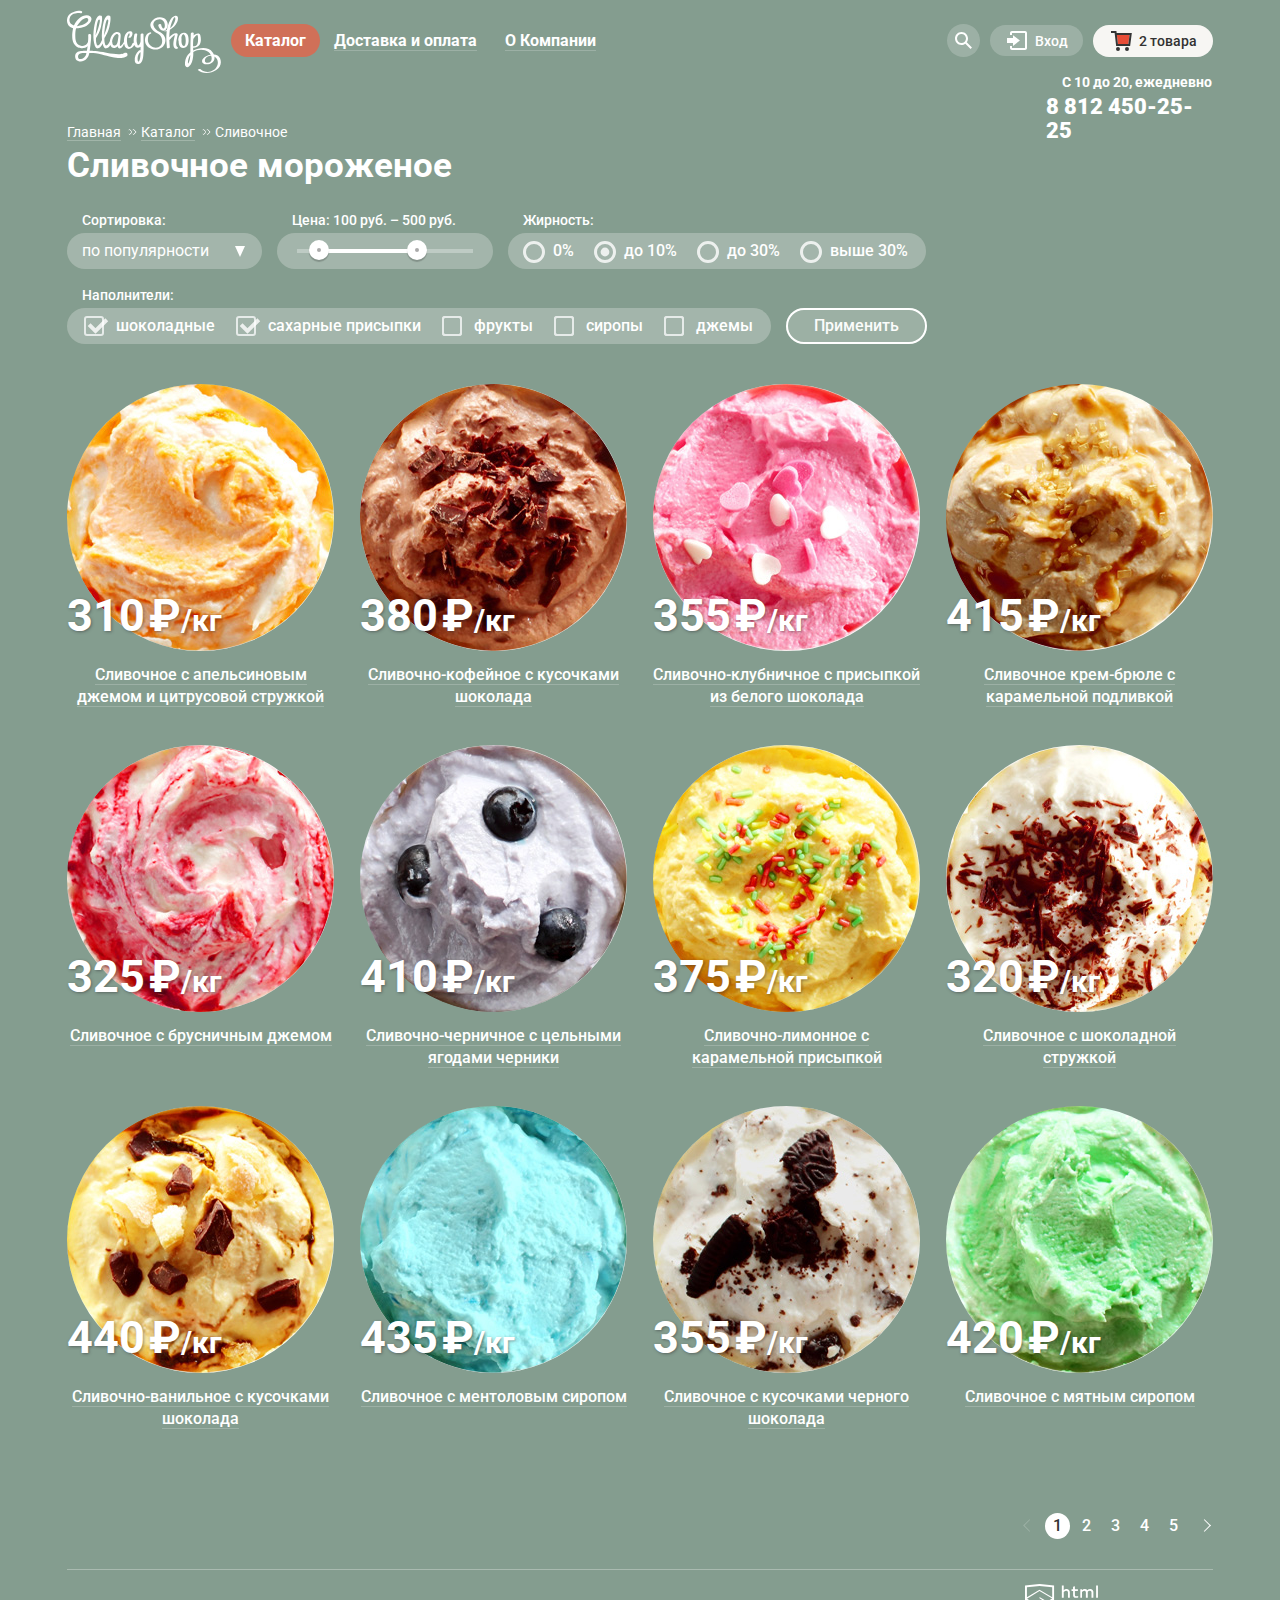
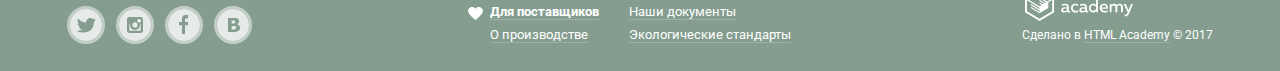
==== commit 5c9769ee: "Корректировки" ====
--- a/catalog.html
+++ b/catalog.html
@@ -5,8 +5,8 @@
   <meta charset="utf-8">
   <title>HTML Academy: Глейси</title>
   <link href="https://fonts.googleapis.com/css?family=Roboto:400,500,700&amp;subset=cyrillic" rel="stylesheet">
-  <link rel="stylesheet" href="css/normalize.css">
-  <link rel="stylesheet" href="css/style.css">
+  <link rel="stylesheet" href="css/normalize-mini.css">
+  <link rel="stylesheet" href="css/style-mini.css">
 </head>
 
 <body>
@@ -505,7 +505,7 @@
       </div>
       <div class="footer-copyright">
         <div class="copyright-logo-wrapper">
-          <a href="https://htmlacademy.ru/intensive/htmlcss"><img src="img/logo-htmlacademy.svg" width="128" height="41" alt="Логотип Html Academy"></a>
+          <a href="https://htmlacademy.ru/intensive/htmlcss"><img src="img/logo-htmlacademy.svg" width="108" height="39" alt="Логотип Html Academy"></a>
         </div>
         <div class="producing-info">
           <p class="">Сделано в <a class="copyright-link" href="https://htmlacademy.ru/intensive/htmlcss">HTML Academy</a> © 2017</p>
--- a/css/style-mini.css
+++ b/css/style-mini.css
@@ -0,0 +1 @@
+body{margin:0;font-family:"Roboto",Arial,sans-serif;font-size:16px;line-height:22px;font-weight:400;color:#fff;background-color:#849d8f}img{max-width:100%;height:auto}a{cursor:pointer;color:#fff}.button{text-align:center;vertical-align:middle;cursor:pointer;font:inherit}.visually-hidden{position:absolute;width:1px;height:1px;margin:-1px;border:0;padding:0;clip:rect(0,0,0,0);overflow:hidden}.gllacy-wrapper{min-width:1200px;background-color:#849d8f;background-image:url(../img/big-icecream1.png);background-repeat:no-repeat;background-position:top 4.6% center;-webkit-transition:background-image 0.5s ease,background-color 0.5s ease;-o-transition:background-image 0.5s ease,background-color 0.5s ease;transition:background-image 0.5s ease,background-color 0.5s ease}.gllacy-wrapper::before,.gllacy-wrapper::after{content:"";visibility:hidden}.gllacy-wrapper::before{background-image:url(../img/big-icecreams2.png)}.gllacy-wrapper::after{background-image:url(../img/big-icecreams3.png)}.container{width:1146px;margin:0 auto;padding:0}.main-header{padding-top:10px}.main-navigation{display:-webkit-box;display:-webkit-flex;display:-ms-flexbox;display:flex;-webkit-box-orient:vertical;-webkit-box-direction:normal;-webkit-flex-direction:column;-ms-flex-direction:column;flex-direction:column;font-size:16px;line-height:18px;font-weight:700;color:#fff}.main-navigation-wrapper{display:-webkit-box;display:-webkit-flex;display:-ms-flexbox;display:flex;-webkit-box-align:start;-webkit-align-items:flex-start;-ms-flex-align:start;align-items:flex-start}.main-header-logo{width:154px;height:64px;margin:0;margin-right:10px}.site-navigation{display:-webkit-box;display:-webkit-flex;display:-ms-flexbox;display:flex;min-width:415px;padding:0;margin:0;margin-top:22px}.site-navigation li{padding:0;margin:0}.site-navigation li,.user-navigation li{list-style:none}.site-navigation a,.user-navigation a{color:#fff}.site-navigation a{width:100%;height:100%;padding:0 14px;text-decoration:none}.site-navigation a:hover{height:32px;padding:7px 14px;border-radius:20px;color:#323232;text-decoration:none;background-color:#f7f6f3}.site-navigation a:active{background-color:#ededed;-webkit-box-shadow:inset 0 2px 1px 0 #696969;box-shadow:inset 0 2px 1px 0 #696969}.site-navigation span{border-bottom:1px solid rgba(255,255,255,.2)}.site-navigation-link:hover>span{border-bottom:none;color:#323232}.catalog-items-list:hover>.products-link{color:#323232;border-bottom:none}.catalog-items-list{position:relative;padding:0;margin:0}.catalog-items-list:hover{color:#323232;background-color:#f7f6f3;border-radius:20px;padding:0;margin:0;padding-top:8px;padding-bottom:8px;margin-top:-7px;position:relative;z-index:10}.submenu-wrapper{display:none;background-color:transparent;position:absolute;top:100%;left:-5px}.catalog-items-list:hover>.submenu-wrapper{display:block}.new-products{display:-webkit-box;display:-webkit-flex;display:-ms-flexbox;display:flex;-webkit-box-orient:vertical;-webkit-box-direction:normal;-webkit-flex-direction:column;-ms-flex-direction:column;flex-direction:column;min-height:165px;margin:0;margin-top:5px;padding:0;padding-bottom:7px;width:144px;font-size:14px;font-weight:400;line-height:16px;color:#323232;background-color:#f8f7f4;border-radius:5px}.new-products a,.new-products li{padding:0;margin:0;text-decoration:none;background:none;color:#323232}.new-products li{width:144px;height:30px}.new-products a{display:block;padding-left:20px;padding-top:7px;padding-bottom:7px;width:125px;height:16px;border-bottom:none}.new-products li:first-child{position:relative;width:124px;padding-top:12px;padding-left:20px;font-size:14px;font-weight:700;line-height:16px}.new-products-heading::after{position:absolute;content:"";top:40px;left:5px;width:128px;height:1px;background-color:rgba(0,0,0,.1)}.new-products a:hover{background-color:#fbded7;color:#323232;border-radius:0;padding:0;margin:0;width:124px;height:16px;padding-left:20px;padding-top:7px;padding-bottom:7px}.new-products a:active{color:#323232;background-color:#f6b5a5;-webkit-box-shadow:none;box-shadow:none}.user-navigation{display:-webkit-box;display:-webkit-flex;display:-ms-flexbox;display:flex;padding:0;margin:0;margin-top:15px;margin-left:auto;font-size:14px;line-height:16px;font-weight:500}.user-navigation a{color:#fff;background-color:rgba(255,255,255,.2);text-decoration:none;display:-webkit-box;display:-webkit-flex;display:-ms-flexbox;display:flex;-webkit-box-pack:center;-webkit-justify-content:center;-ms-flex-pack:center;justify-content:center;-webkit-box-align:center;-webkit-align-items:center;-ms-flex-align:center;align-items:center}.search-unit{position:relative;margin-top:-1px}.search-unit:hover .search-link{background-color:#f8f7f4}.search-unit:hover path{fill:#323232}.search-unit:hover>.search-form-wrapper{display:block}.search-form,.login-form{margin-top:15px;border-radius:5px}.search-link{padding:8px;border-radius:50%}.search-link:hover path{fill:#323232}.search-link:hover{background-color:#f8f7f4}.search-form-wrapper{display:none;position:absolute;background-color:transparent;top:100%;right:0}.search-form{margin:0;margin-top:8px;background-color:#f8f7f4;padding:20px 15px;-webkit-box-shadow:0 20px 20px rgba(0,0,0,.4);box-shadow:0 20px 20px rgba(0,0,0,.4)}.search-form input,.login-form input{height:44px;font-size:14px;font-weight:700;line-height:24px;color:#323232}.search-form input{-webkit-box-sizing:border-box;box-sizing:border-box;min-width:310px;padding:10px;border:1px solid #d3d3d2;border-radius:5px;height:44px}.search-form input:hover,.login-form input:hover{-webkit-box-shadow:0 0 0 2px rgba(199,198,197,.52) inset;box-shadow:0 0 0 2px rgba(199,198,197,.52) inset}.search-form input:focus,.login-form input:focus{-webkit-box-shadow:0 0 0 2px rgba(210,204,228,.52) inset;box-shadow:0 0 0 2px rgba(210,204,228,.52) inset}.search-form input::-webkit-input-placeholder,.login-form input::-webkit-input-placeholder{color:#999;font-weight:400}.search-form input:-ms-input-placeholder,.login-form input:-ms-input-placeholder{color:#999;font-weight:400}.search-form input::-ms-input-placeholder,.login-form input::-ms-input-placeholder{color:#999;font-weight:400}.search-form input::placeholder,.login-form input::placeholder{color:#999;font-weight:400}.login-unit{position:relative}.login-unit:hover .login-link{color:#323232;background-color:#f8f7f4}.login-unit:hover path{fill:#323232}.login-unit:hover polygon{fill:#323232}.login-link{margin-left:10px;padding:6px 15px 6px 17px;border-radius:25px}.login-link svg{padding-right:7px}.login-link:hover path{fill:#323232}.login-link:hover polygon{fill:#323232}.login-form-wrapper{position:absolute;display:none;top:100%;right:0;z-index:1;background-color:transparent}.login-unit:hover>.login-form-wrapper{display:block}.login-form{margin:0;margin-top:8px;right:205px;top:50px;background-color:#f8f7f4;padding:0 20px;background-color:#f8f7f4;-webkit-box-shadow:0 20px 20px rgba(0,0,0,.4);box-shadow:0 20px 20px rgba(0,0,0,.4);border-radius:5px}.button-container{display:-webkit-box;display:-webkit-flex;display:-ms-flexbox;display:flex;-webkit-box-pack:justify;-webkit-justify-content:space-between;-ms-flex-pack:justify;justify-content:space-between;padding:15px 0}.login-form .button{height:44px;padding:0 25px;font:inherit;color:#fff;font-size:18px;font-weight:700;line-height:24px;text-align:center;vertical-align:middle;border-radius:30px;background-image:-webkit-gradient(linear,left bottom,right top,from(#e74a35),to(#f26843));background-image:-webkit-linear-gradient(left bottom,#e74a35,#f26843);background-image:-o-linear-gradient(left bottom,#e74a35,#f26843);background-image:linear-gradient(to right top,#e74a35,#f26843);border:none;-webkit-box-shadow:0 2px 0 0 rgba(172,16,0,.64);box-shadow:0 2px 0 0 rgba(172,16,0,.64)}.login-form .button:hover{background-image:-webkit-gradient(linear,left bottom,right top,from(#e74a35),to(#f26843));background-image:-webkit-linear-gradient(left bottom,#e74a35,#f26843);background-image:-o-linear-gradient(left bottom,#e74a35,#f26843);background-image:linear-gradient(to right top,#e74a35,#f26843);-webkit-box-shadow:0 2px 0 0 #ac1000;box-shadow:0 2px 0 0 #ac1000;opacity:.8}.login-form .button:active{background-image:-webkit-gradient(linear,left bottom,right top,from(#f26843),to(#e74a35));background-image:-webkit-linear-gradient(left bottom,#f26843,#e74a35);background-image:-o-linear-gradient(left bottom,#f26843,#e74a35);background-image:linear-gradient(to right top,#f26843,#e74a35);-webkit-box-shadow:inset 0 -2px 0 0 #942718;box-shadow:inset 0 -2px 0 0 #942718;opacity:.93}.login-form input{-webkit-box-sizing:border-box;box-sizing:border-box;min-width:240px;height:44px;padding:10px;margin-top:20px;border:1px solid #d3d3d2;border-radius:5px}.cart-link{margin-left:10px;padding:6px 16px 6px 18px;border-radius:25px}.cart-link svg{padding-right:7px}.login-password-info{display:-webkit-box;display:-webkit-flex;display:-ms-flexbox;display:flex;-webkit-box-orient:vertical;-webkit-box-direction:normal;-webkit-flex-direction:column;-ms-flex-direction:column;flex-direction:column;-webkit-box-ordinal-group:2;-webkit-order:1;-ms-flex-order:1;order:1;-webkit-box-align:start;-webkit-align-items:flex-start;-ms-flex-align:start;align-items:flex-start}.login-password-info a{font-size:13px;font-weight:400;line-height:24px;color:#323232;text-decoration:underline;text-decoration-color:#adacaa;background:none;padding:0;margin:0}.login-password-info a:hover{color:#e84d37;text-decoration:underline;text-decoration-color:#f9cdc4}.hours-and-telephone{margin-left:979px}.hours-and-telephone p{padding:0;margin:0}.opening-hours{margin-bottom:5px;padding-left:16px}.opening-hours p{font-size:14px;font-weight:700;line-height:16px}.order-telephone{margin-bottom:10px}.order-telephone p{font-size:22px;font-weight:700;line-height:24px}.slider{position:relative;padding-top:264px;text-align:center;color:#fff}.slider-controls{position:absolute;bottom:20px;left:0;z-index:20;font-size:0}.slider-controls label{display:inline-block;width:17px;height:17px;margin-right:8px;vertical-align:top;background-color:transparent;border:2px solid #fff;border-radius:50%;cursor:pointer}#btn-1:checked~.gllacy-wrapper{background-color:#849d8f;background-image:url(../img/big-icecream1.png)}#btn-2:checked~.gllacy-wrapper{background-color:#8996a6;background-image:url(../img/big-icecreams2.png)}#btn-3:checked~.gllacy-wrapper{background-color:#9d8b84;background-image:url(../img/big-icecreams3.png)}#btn-1:checked~.gllacy-wrapper #slide1,#btn-2:checked~.gllacy-wrapper #slide2,#btn-3:checked~.gllacy-wrapper #slide3{display:block}#btn-1:checked~.gllacy-wrapper label[for="btn-1"],#btn-2:checked~.gllacy-wrapper label[for="btn-2"],#btn-3:checked~.gllacy-wrapper label[for="btn-3"]{background-color:#fff}.slider-list{margin:0;padding:0;list-style:none}.slide{display:none}.slide-title{width:700px;margin:0 auto;margin-bottom:30px;font-size:60px;line-height:60px;font-weight:700}.slide-button{display:inline-block;padding:12px 44px;font-weight:600;font-size:31px;line-height:41px;text-align:center;color:#fff;vertical-align:top;text-decoration:none;text-shadow:0 2px 5px rgba(160,32,11,.76);background:#f26843;background:-webkit-gradient(linear,left top,left bottom,from(#f26843),to(#e74a35));background:-webkit-linear-gradient(top,#f26843 0%,#e74a35 100%);background:-o-linear-gradient(top,#f26843 0%,#e74a35 100%);background:linear-gradient(to bottom,#f26843 0%,#e74a35 100%);border-radius:50px;-webkit-box-shadow:0 2px 2px rgba(172,16,0,.64);box-shadow:0 2px 2px rgba(172,16,0,.64);border:none;cursor:pointer}.slide-button:hover{background:-webkit-gradient(linear,left top,left bottom,from(#f58669),to(#ec6f5e));background:-webkit-linear-gradient(top,#f58669 0%,#ec6f5e 100%);background:-o-linear-gradient(top,#f58669 0%,#ec6f5e 100%);background:linear-gradient(to bottom,#f58669 0%,#ec6f5e 100%);-webkit-box-shadow:0 2px 2px rgba(172,16,0,1);box-shadow:0 2px 2px rgba(172,16,0,1)}.slide-button:active{background:-webkit-gradient(linear,left top,left bottom,from(#d84732),to(#e1613e));background:-webkit-linear-gradient(top,#d84732 0%,#e1613e 100%);background:-o-linear-gradient(top,#d84732 0%,#e1613e 100%);background:linear-gradient(to bottom,#d84732 0%,#e1613e 100%);-webkit-box-shadow:inset 0 2px 2px rgba(172,16,0,1);box-shadow:inset 0 2px 2px rgba(172,16,0,1)}.banners-wrapper{display:-webkit-box;display:-webkit-flex;display:-ms-flexbox;display:flex;margin-top:40px}.banner{width:560px;min-height:230px;font:inherit;border-radius:15px}.banner h3{padding:0;padding-top:17px;margin:0;font-size:35px;line-height:41px;font-weight:700;padding-left:20px}.banner p{padding:0;margin:0;margin-top:15px;margin-bottom:44px;font-size:18px;line-height:22px;font-weight:700;padding-left:20px}.banner-button{display:block;padding:11px 20px;font-size:18px;line-height:24px;font-weight:700;border-radius:40px;border:none;text-decoration:none;text-shadow:0 2px 5px rgba(160,32,11,.76);background:#f26843;background:-webkit-gradient(linear,left top,left bottom,from(#f26843),to(#e74a35));background:-webkit-linear-gradient(top,#f26843 0%,#e74a35 100%);background:-o-linear-gradient(top,#f26843 0%,#e74a35 100%);background:linear-gradient(to bottom,#f26843 0%,#e74a35 100%);-webkit-box-shadow:0 2px 2px rgba(172,16,0,.64);box-shadow:0 2px 2px rgba(172,16,0,.64)}.banner-button:hover{background:-webkit-gradient(linear,left top,left bottom,from(#f58669),to(#ec6f5e));background:-webkit-linear-gradient(top,#f58669 0%,#ec6f5e 100%);background:-o-linear-gradient(top,#f58669 0%,#ec6f5e 100%);background:linear-gradient(to bottom,#f58669 0%,#ec6f5e 100%);-webkit-box-shadow:0 2px 2px rgba(172,16,0,1);box-shadow:0 2px 2px rgba(172,16,0,1)}.banner-button:active{background:-webkit-gradient(linear,left top,left bottom,from(#d84732),to(#e1613e));background:-webkit-linear-gradient(top,#d84732 0%,#e1613e 100%);background:-o-linear-gradient(top,#d84732 0%,#e1613e 100%);background:linear-gradient(to bottom,#d84732 0%,#e1613e 100%);-webkit-box-shadow:inset 0 2px 2px rgba(172,16,0,1);box-shadow:inset 0 2px 2px rgba(172,16,0,1)}.raspberry-banner .banner-button{margin-left:375px;width:125px}.raspberry-banner p{padding-right:20px}.chocolate-banner .banner-button{margin-left:350px;width:150px}.raspberry-banner{margin-right:auto;background-image:url(../img/raspberry.jpg);background-size:cover;background-repeat:no-repeat;background-position:center;background-color:#6b0006}.chocolate-banner{background-image:url(../img/chocolate.jpg);background-size:cover;background-repeat:no-repeat;background-position:center;background-color:#37170a}.catalog-promo{margin-top:40px}.gllacy-hits{display:-webkit-box;display:-webkit-flex;display:-ms-flexbox;display:flex;-webkit-box-pack:justify;-webkit-justify-content:space-between;-ms-flex-pack:justify;justify-content:space-between;padding:0;-webkit-flex-wrap:wrap;-ms-flex-wrap:wrap;flex-wrap:wrap}.gllacy-hits li{list-style:none;padding:0;margin:0}.catalog-item{position:relative}.hit{position:absolute;background-image:url(../img/hit.svg);top:-15px;width:61px;height:61px}.gllacy-info{width:1146px;padding-top:6px;margin-top:30px;margin-bottom:40px;font-size:16px;font-weight:400;line-height:22px;color:#323232;text-align:left;background-color:#ece2C9;background-image:url(../img/wafer.jpg);background-position:top center;background-repeat:repeat-x;border-radius:15px}.gllacy-info-wrapper{display:-webkit-box;display:-webkit-flex;display:-ms-flexbox;display:flex;-webkit-flex-wrap:wrap;-ms-flex-wrap:wrap;flex-wrap:wrap;width:1146px}.gllacy-description{padding-left:20px;font-size:24px;line-height:30px;font-weight:500}.gllacy-info-items{position:relative;width:480px;padding:0;padding-bottom:23px;margin:0;margin-left:80px}.icon-icecream,.icon-leaf{margin-left:75px}.icon-cow,.icon-termometr{margin-left:85px}.gllacy-info-items::before{position:absolute;content:"";width:49px;height:49px;top:-13px;left:-57px}.icon-icecream::before{background-image:url(../img/icon-icecream.svg);background-repeat:no-repeat;background-position:0 0}.icon-cow::before{background-image:url(../img/icon-cow.svg);background-repeat:no-repeat;background-position:0 0}.icon-leaf::before{background-image:url(../img/icon-leaf.svg);background-repeat:no-repeat;background-position:0 0}.icon-termometr::before{background-image:url(../img/icon-termometr.svg);background-repeat:no-repeat;background-position:0 0}.gllacy-blog{display:-webkit-box;display:-webkit-flex;display:-ms-flexbox;display:flex;width:1146px;margin-bottom:40px}.blog-news{padding-left:20px;margin-right:25px;width:540px;color:#323232;background-image:url(../img/strawberry-background.jpg);background-position:top left;background-repeat:no-repeat;border-radius:15px;background-color:#fff;background-size:cover}.news-container{display:-webkit-box;display:-webkit-flex;display:-ms-flexbox;display:flex;-webkit-box-orient:vertical;-webkit-box-direction:normal;-webkit-flex-direction:column;-ms-flex-direction:column;flex-direction:column;width:285px;padding-top:6px;min-height:215px}.blog-news h3{padding:0;padding-top:18px;padding-bottom:4px;margin:0;font-size:16px;font-weight:500;line-height:22px;text-align:left}.blog-news a{font-size:24px;font-weight:700;line-height:30px;text-align:left;color:#323232;background-color:#fff}.blog-news a:hover,.blog-news a:active{color:#e84d37;background-color:#fff}.email-subscribing{background-image:url(../img/mail-background.svg);background-repeat:repeat;border-radius:10px;background-color:#92cdff;background-size:cover}.subscribing-container{display:-webkit-box;display:-webkit-flex;display:-ms-flexbox;display:flex;-webkit-box-orient:vertical;-webkit-box-direction:normal;-webkit-flex-direction:column;-ms-flex-direction:column;flex-direction:column;min-width:510px;width:506px;min-height:150px;padding:30px 20px;margin:5px;font-size:16px;font-weight:400;line-height:22px;color:#5a5a5a;background-color:#f8f7f4;border-radius:10px}.subscribing-container p{padding:0;padding-left:4px;margin:0}.newsletter-form input{-webkit-box-sizing:border-box;box-sizing:border-box;min-width:368px;height:44px;padding:10px 15px;margin-top:35px;font:inherit;font-size:16px;font-weight:700;line-height:24px;color:#323232;background-color:#fff;border:1px solid rgba(178,178,178,.52);border-radius:5px}.newsletter-form input::-webkit-input-placeholder{font-weight:400;color:#999}.newsletter-form input:-ms-input-placeholder{font-weight:400;color:#999}.newsletter-form input::-ms-input-placeholder{font-weight:400;color:#999}.newsletter-form input::placeholder{font-weight:400;color:#999}.newsletter-button{padding:10px 19px;margin-left:8px;margin-top:-7px;text-align:center;vertical-align:middle;cursor:pointer;font:inherit;font-size:18px;line-height:24px;font-weight:700;color:#fefefe;border-radius:30px;border:none;text-shadow:0 2px 5px rgba(160,32,11,.76);background:#f26843;background:-webkit-gradient(linear,left top,left bottom,from(#f26843),to(#e74a35));background:-webkit-linear-gradient(top,#f26843 0%,#e74a35 100%);background:-o-linear-gradient(top,#f26843 0%,#e74a35 100%);background:linear-gradient(to bottom,#f26843 0%,#e74a35 100%);-webkit-box-shadow:0 2px 2px rgba(172,16,0,.64);box-shadow:0 2px 2px rgba(172,16,0,.64)}.newsletter-button:hover{background:-webkit-gradient(linear,left top,left bottom,from(#f58669),to(#ec6f5e));background:-webkit-linear-gradient(top,#f58669 0%,#ec6f5e 100%);background:-o-linear-gradient(top,#f58669 0%,#ec6f5e 100%);background:linear-gradient(to bottom,#f58669 0%,#ec6f5e 100%);-webkit-box-shadow:0 2px 2px rgba(172,16,0,1);box-shadow:0 2px 2px rgba(172,16,0,1)}.newsletter-button:active{background:-webkit-gradient(linear,left top,left bottom,from(#d84732),to(#e1613e));background:-webkit-linear-gradient(top,#d84732 0%,#e1613e 100%);background:-o-linear-gradient(top,#d84732 0%,#e1613e 100%);background:linear-gradient(to bottom,#d84732 0%,#e1613e 100%);-webkit-box-shadow:inset 0 2px 2px rgba(172,16,0,1);box-shadow:inset 0 2px 2px rgba(172,16,0,1)}.newsletter-form input:hover{-webkit-box-shadow:0 0 0 2px rgba(199,198,197,.52) inset;box-shadow:0 0 0 2px rgba(199,198,197,.52) inset}.newsletter-form input:focus{-webkit-box-shadow:0 0 0 2px rgba(210,204,228,.52) inset;box-shadow:0 0 0 2px rgba(210,204,228,.52) inset}.map{width:100%;height:430px;position:relative;display:-webkit-box;display:-webkit-flex;display:-ms-flexbox;display:flex;width:1200px;height:430px;margin:0;margin-left:-27px;padding:0;background-color:#c0ecae}.forwarding-form-wrapper{position:absolute;top:65px;right:27px}.forwarding-form{border-radius:10px;width:270px;padding:15px;font:inherit;font-size:14px;line-height:20px;font-weight:400;color:#323232;background-color:#fdfdfe}.forwarding-form p{padding-bottom:5px;padding-left:10px}.forwarding-form span{font-size:18px;line-height:24px;font-weight:700}.forwarding-button-wrapper{margin-top:30px;margin-bottom:25px}.forwarding-button{padding:10px 27px;margin-left:7px;font-size:18px;line-height:24px;font-weight:700;text-decoration:none;background:#f26843;background:-webkit-gradient(linear,left top,left bottom,from(#f26843),to(#e74a35));background:-webkit-linear-gradient(top,#f26843 0%,#e74a35 100%);background:-o-linear-gradient(top,#f26843 0%,#e74a35 100%);background:linear-gradient(to bottom,#f26843 0%,#e74a35 100%);border-radius:50px;-webkit-box-shadow:0 2px 2px rgba(172,16,0,.64);box-shadow:0 2px 2px rgba(172,16,0,.64)}.forwarding-button:hover{background:-webkit-gradient(linear,left top,left bottom,from(#f58669),to(#ec6f5e));background:-webkit-linear-gradient(top,#f58669 0%,#ec6f5e 100%);background:-o-linear-gradient(top,#f58669 0%,#ec6f5e 100%);background:linear-gradient(to bottom,#f58669 0%,#ec6f5e 100%);-webkit-box-shadow:0 2px 2px rgba(172,16,0,1);box-shadow:0 2px 2px rgba(172,16,0,1)}.forwarding-button:active{background:-webkit-gradient(linear,left top,left bottom,from(#d84732),to(#e1613e));background:-webkit-linear-gradient(top,#d84732 0%,#e1613e 100%);background:-o-linear-gradient(top,#d84732 0%,#e1613e 100%);background:linear-gradient(to bottom,#d84732 0%,#e1613e 100%);-webkit-box-shadow:inset 0 2px 2px rgba(172,16,0,1);box-shadow:inset 0 2px 2px rgba(172,16,0,1)}.main-footer .container{display:-webkit-box;display:-webkit-flex;display:-ms-flexbox;display:flex;-webkit-box-pack:justify;-webkit-justify-content:space-between;-ms-flex-pack:justify;justify-content:space-between;-webkit-box-align:end;-webkit-align-items:flex-end;-ms-flex-align:end;align-items:flex-end;padding-bottom:27px;color:#fff}.inner-footer{position:relative}.inner-footer::before{position:absolute;content:"";top:0;width:1146px;height:1px;background-color:rgba(255,255,255,.3)}.footer-social{display:-webkit-box;display:-webkit-flex;display:-ms-flexbox;display:flex;-webkit-box-align:center;-webkit-align-items:center;-ms-flex-align:center;align-items:center;width:267px;padding:0;margin:0}.footer-social li{padding:0;margin:0}.footer-social li,.footer-menu li{list-style:none}.social-button{display:-webkit-box;display:-webkit-flex;display:-ms-flexbox;display:flex;margin-right:11px;border:3px solid rgba(255,255,255,.5);border-radius:50%}.social-button path{fill:#e6ebe9}.social-button:hover path{fill:#fff;-webkit-transition:fill 1s;-o-transition:fill 1s;transition:fill 1s}.social-button:active path{fill:#e9e9e9}.social-button:hover{border:3px solid rgba(255,255,255,.7);border-radius:50%}.social-button:active{border:3px solid rgba(255,255,255,.7);border-radius:50%}.footer-menu{display:-webkit-box;display:-webkit-flex;display:-ms-flexbox;display:flex;-webkit-box-align:center;-webkit-align-items:center;-ms-flex-align:center;align-items:center;width:560px;margin:0;padding:0;padding-left:140px;font-size:13px;font-weight:400;line-height:18px}.footer-menu li:first-child{padding-bottom:5px}.footer-menu a{text-decoration:none;border-bottom:1px solid rgba(255,255,255,.2);color:#fff;margin-left:30px}.footer-menu a:hover{color:#ffbc9e;border-bottom:1px solid #a7a294}.footer-menu a:active{color:#ffbc9e}.for-suppliers{position:relative}.for-suppliers::before{position:absolute;content:"";top:3px;left:-22px;width:15px;height:13px;background-image:url(../img/heart.svg);background-position:0 0}.first-column,.second-column{display:-webkit-box;display:-webkit-flex;display:-ms-flexbox;display:flex;-webkit-box-orient:vertical;-webkit-box-direction:normal;-webkit-flex-direction:column;-ms-flex-direction:column;flex-direction:column;padding:0;margin:0}.first-column{margin-left:-9px}.first-column li,.second-column li{padding:0;margin:0}.footer-copyright{display:-webkit-box;display:-webkit-flex;display:-ms-flexbox;display:flex;-webkit-box-orient:vertical;-webkit-box-direction:normal;-webkit-flex-direction:column;-ms-flex-direction:column;flex-direction:column;width:200px;margin-top:7px;font-size:12px;font-weight:400;line-height:18px}.footer-copyright img{padding-top:8px;padding-left:8px}.copyright-link{text-decoration:none;border-bottom:1px solid rgba(255,255,255,.2)}.copyright-link:hover{border-bottom:1px solid #a7a294}.producing-info{-webkit-align-self:flex-end;-ms-flex-item-align:end;align-self:flex-end}.producing-info p{padding:0;margin:0}.footer-copyright a{color:inherit}.footer-copyright a:hover,.footer-copyright a:active{color:#ffbc9e}@-webkit-keyframes bounce{0%{-webkit-transform:translateY(-2000px);transform:translateY(-2000px)}70%{-webkit-transform:translateY(30px);transform:translateY(30px)}90%{-webkit-transform:translateY(-10px);transform:translateY(-10px)}100%{-webkit-transform:translateY(0);transform:translateY(0)}}@-o-keyframes bounce{0%{-o-transform:translateY(-2000px);transform:translateY(-2000px)}70%{-o-transform:translateY(30px);transform:translateY(30px)}90%{-o-transform:translateY(-10px);transform:translateY(-10px)}100%{-o-transform:translateY(0);transform:translateY(0)}}@keyframes bounce{0%{-webkit-transform:translateY(-2000px);-o-transform:translateY(-2000px);transform:translateY(-2000px)}70%{-webkit-transform:translateY(30px);-o-transform:translateY(30px);transform:translateY(30px)}90%{-webkit-transform:translateY(-10px);-o-transform:translateY(-10px);transform:translateY(-10px)}100%{-webkit-transform:translateY(0);-o-transform:translateY(0);transform:translateY(0)}}@-webkit-keyframes shake{0%,100%{-webkit-transform:translateX(0);transform:translateX(0)}10%,30%,50%,70%,90%{-webkit-transform:translateX(-10px);transform:translateX(-10px)}20%,40%,60%,80%{-webkit-transform:translateX(10px);transform:translateX(10px)}}@-o-keyframes shake{0%,100%{-o-transform:translateX(0);transform:translateX(0)}10%,30%,50%,70%,90%{-o-transform:translateX(-10px);transform:translateX(-10px)}20%,40%,60%,80%{-o-transform:translateX(10px);transform:translateX(10px)}}@keyframes shake{0%,100%{-webkit-transform:translateX(0);-o-transform:translateX(0);transform:translateX(0)}10%,30%,50%,70%,90%{-webkit-transform:translateX(-10px);-o-transform:translateX(-10px);transform:translateX(-10px)}20%,40%,60%,80%{-webkit-transform:translateX(10px);-o-transform:translateX(10px);transform:translateX(10px)}}.modal{position:fixed;display:none;z-index:10}.modal-show{display:block;-webkit-animation:bounce 0.6s;-o-animation:bounce 0.6s;animation:bounce 0.6s}.modal-error{-webkit-animation:shake 1s;-o-animation:shake 1s;animation:shake 1s}.modal-feedback{top:340px;left:50%;width:430px;margin-left:-240px;padding:20px 25px;background-color:#f8f7f4;border-radius:10px}.modal-close{position:absolute;top:15px;right:15px;width:18px;height:17px;font-size:0;border:0;background:none;cursor:pointer}.modal-close::before,.modal-close::after{content:"";top:7px;left:-5px;position:absolute;width:23px;height:2px;background-color:#231f20}.modal-close::before{-webkit-transform:rotate(45deg);-ms-transform:rotate(45deg);-o-transform:rotate(45deg);transform:rotate(45deg)}.modal-close::after{-webkit-transform:rotate(-45deg);-ms-transform:rotate(-45deg);-o-transform:rotate(-45deg);transform:rotate(-45deg)}.modal-feedback p{padding:0;margin:0;font-size:24px;font-weight:500;line-height:28px;color:#323232}.feedback-form{display:-webkit-box;display:-webkit-flex;display:-ms-flexbox;display:flex;-webkit-box-orient:vertical;-webkit-box-direction:normal;-webkit-flex-direction:column;-ms-flex-direction:column;flex-direction:column}.feedback-form button{padding:10px 23px;margin-top:20px;margin-bottom:5px;-webkit-align-self:flex-end;-ms-flex-item-align:end;align-self:flex-end;text-align:center;vertical-align:middle;font-size:18px;line-height:24px;font-weight:700;color:#fefefe;border-radius:30px;background-image:-webkit-gradient(linear,left bottom,right top,from(#e74a35),to(#f26843));background-image:-webkit-linear-gradient(left bottom,#e74a35,#f26843);background-image:-o-linear-gradient(left bottom,#e74a35,#f26843);background-image:linear-gradient(to right top,#e74a35,#f26843);border:none;-webkit-box-shadow:0 2px 0 0 rgba(172,16,0,.64);box-shadow:0 2px 0 0 rgba(172,16,0,.64)}.feedback-form .button:hover{background-image:-webkit-gradient(linear,left bottom,right top,from(#e74a35),to(#f26843));background-image:-webkit-linear-gradient(left bottom,#e74a35,#f26843);background-image:-o-linear-gradient(left bottom,#e74a35,#f26843);background-image:linear-gradient(to right top,#e74a35,#f26843);-webkit-box-shadow:0 2px 0 0 #ac1000;box-shadow:0 2px 0 0 #ac1000;opacity:.8}.feedback-form .button:active{background-image:-webkit-gradient(linear,left bottom,right top,from(#f26843),to(#e74a35));background-image:-webkit-linear-gradient(left bottom,#f26843,#e74a35);background-image:-o-linear-gradient(left bottom,#f26843,#e74a35);background-image:linear-gradient(to right top,#f26843,#e74a35);opacity:.93;-webkit-box-shadow:inset 0 -2px 0 0 #942718;box-shadow:inset 0 -2px 0 0 #942718}.feedback-form input{-webkit-box-sizing:border-box;box-sizing:border-box;min-width:265px;height:44px;padding:10px;margin-top:20px;font-size:16px;font-weight:700;line-height:24px;border-radius:5px;border:1px solid rgba(178,178,178,.52)}.feedback-form input::-webkit-input-placeholder{font-weight:400}.feedback-form input:-ms-input-placeholder{font-weight:400}.feedback-form input::-ms-input-placeholder{font-weight:400}.feedback-form input::placeholder{font-weight:400}.feedback-form input:hover{-webkit-box-shadow:0 0 0 2px rgba(199,198,197,.52) inset;box-shadow:0 0 0 2px rgba(199,198,197,.52) inset}.feedback-form input:focus{-webkit-box-shadow:0 0 0 2px rgba(210,204,228,.52) inset;box-shadow:0 0 0 2px rgba(210,204,228,.52) inset}.feedback-form textarea{min-width:400px;height:135px;padding:10px 15px;margin-top:20px;font-size:16px;font-weight:700;line-height:24px;border-radius:5px;resize:none;border:1px solid rgba(178,178,178,.52)}.feedback-form textarea::-webkit-input-placeholder{font-weight:400}.feedback-form textarea:-ms-input-placeholder{font-weight:400}.feedback-form textarea::-ms-input-placeholder{font-weight:400}.feedback-form textarea::placeholder{font-weight:400}.feedback-form textarea:hover{min-width:398px;min-height:133px;-webkit-box-shadow:0 0 0 2px rgba(199,198,197,.52) inset;box-shadow:0 0 0 2px rgba(199,198,197,.52) inset}.feedback-form textarea:focus{min-width:398px;height:133px;-webkit-box-shadow:0 0 0 2px rgba(210,204,228,.52) inset;box-shadow:0 0 0 2px rgba(210,204,228,.52) inset}.catalog-items-list .active{padding:7px 14px;color:#fff;background-color:#d07058;border-radius:20px;text-decoration:none}.new-products .active{padding:0;color:#fff;background-color:#d07058;border-radius:0;padding-left:19px;padding-top:7px;padding-bottom:7px;width:125px;height:16px;border-bottom:none}.search-form-container,.login-form-container{font-size:13px;font-weight:400;line-height:16px;color:#323232;background-color:#f8f7f4}.price-for-kg span{color:#999}.cart-unit{position:relative}.cart-unit .cart-link{color:#323232;background-color:#f7f6f3}.cart-unit:hover .cart-form-wrapper{display:block}.cart-form-wrapper{display:none;position:absolute;z-index:1;top:100%;right:0}.cart-form{min-width:510px;margin-top:9px;padding:15px;font-size:13px;font-weight:400;line-height:16px;color:#323232;background-color:#f8f7f4;border-radius:5px}.cart-form-container{display:-webkit-box;display:-webkit-flex;display:-ms-flexbox;display:flex;-webkit-box-orient:vertical;-webkit-box-direction:normal;-webkit-flex-direction:column;-ms-flex-direction:column;flex-direction:column}.products-table{position:relative}.products-table::after{content:"";position:absolute;top:115px;left:0;width:510px;height:1px;background-color:#999}.price-for-kg{color:#999}.product-row{display:-webkit-box;display:-webkit-flex;display:-ms-flexbox;display:flex;-webkit-box-align:center;-webkit-align-items:center;-ms-flex-align:center;align-items:center;margin-bottom:15px}.product-row td:first-child{padding-right:6px}.product-row td:nth-child(2){padding-right:10px}.product-row td:nth-child(3){padding-right:28px}.product-row td:nth-child(4){padding-right:25px}.product-row td:nth-child(5){padding-right:20px}.cart-form .closing-button{position:relative;font-size:0;border:0;background:none;cursor:pointer;width:12px;height:12px}.cart-form .closing-button::before,.cart-form .closing-button::after{content:"";top:5px;left:-1px;position:absolute;width:15px;height:1px;background-color:#323232}.closing-button::before{-webkit-transform:rotate(45deg);-ms-transform:rotate(45deg);-o-transform:rotate(45deg);transform:rotate(45deg)}.cart-form .closing-button::after{-webkit-transform:rotate(-45deg);-ms-transform:rotate(-45deg);-o-transform:rotate(-45deg);transform:rotate(-45deg)}.cart-form-container .button{-webkit-align-self:flex-end;-ms-flex-item-align:end;align-self:flex-end;padding:10px 15px;font-size:18px;line-height:24px;font-weight:700;color:#fefefe;text-align:center;vertical-align:middle;border-radius:30px;background-image:-webkit-gradient(linear,left bottom,right top,from(#e74a35),to(#f26843));background-image:-webkit-linear-gradient(left bottom,#e74a35,#f26843);background-image:-o-linear-gradient(left bottom,#e74a35,#f26843);background-image:linear-gradient(to right top,#e74a35,#f26843);border:none;-webkit-box-shadow:0 2px 0 0 rgba(172,16,0,.64);box-shadow:0 2px 0 0 rgba(172,16,0,.64)}.cart-form-container .button:hover{background-image:-webkit-gradient(linear,left bottom,right top,from(#e74a35),to(#f26843));background-image:-webkit-linear-gradient(left bottom,#e74a35,#f26843);background-image:-o-linear-gradient(left bottom,#e74a35,#f26843);background-image:linear-gradient(to right top,#e74a35,#f26843);opacity:.8;-webkit-box-shadow:0 2px 0 0 #ac1000;box-shadow:0 2px 0 0 #ac1000}.cart-form-container .button:active{background-image:-webkit-gradient(linear,left bottom,right top,from(#f26843),to(#e74a35));background-image:-webkit-linear-gradient(left bottom,#f26843,#e74a35);background-image:-o-linear-gradient(left bottom,#f26843,#e74a35);background-image:linear-gradient(to right top,#f26843,#e74a35);opacity:.93;-webkit-box-shadow:inset 0 -2px 0 0 #942718;box-shadow:inset 0 -2px 0 0 #942718}.product-row img{border-radius:50%}.cart-sum{-webkit-align-self:flex-end;-ms-flex-item-align:end;align-self:flex-end;font-size:15px;font-weight:700;line-height:18px}.breadcrumbs{display:-webkit-box;display:-webkit-flex;display:-ms-flexbox;display:flex;width:267px;padding:0;margin:0;margin-top:-29px;font-size:14px;font-weight:400;line-height:16px}.breadcrumbs li{list-style:none;margin-right:20px}.breadcrumbs a{position:relative;color:#fff;text-decoration:none;border-bottom:1px solid #a1b5a9}.breadcrumbs a::before{content:"";position:absolute;width:10px;height:10px;background-color:#849d8f;z-index:1;top:0;right:-18px;-webkit-box-shadow:1px 1px 0 1px white;box-shadow:1px 1px 0 1px white;border-radius:50px 0 0 0;-webkit-transform:translateX(-5px) translateY(3px) rotate(-45deg) scale(.35);-ms-transform:translateX(-5px) translateY(3px) rotate(-45deg) scale(.35);-o-transform:translateX(-5px) translateY(3px) rotate(-45deg) scale(.35);transform:translateX(-5px) translateY(3px) rotate(-45deg) scale(.35)}.breadcrumbs a::after{content:"";position:absolute;width:10px;height:10px;background-color:#849d8f;z-index:1;top:0;right:-22px;-webkit-box-shadow:1px 1px 0 1px white;box-shadow:1px 1px 0 1px white;border-radius:50px 0 0 0;-webkit-transform:translateX(-5px) translateY(3px) rotate(-45deg) scale(.35);-ms-transform:translateX(-5px) translateY(3px) rotate(-45deg) scale(.35);-o-transform:translateX(-5px) translateY(3px) rotate(-45deg) scale(.35);transform:translateX(-5px) translateY(3px) rotate(-45deg) scale(.35)}.breadcrumbs a:hover,.breadcrumps a:active{color:#ffbc9e;border-bottom:1px solid #a7a294}.breadcrumbs-current a{text-decoration:none}.page-title{padding:0;margin:0;margin-top:5px;width:560px;font-size:35px;font-weight:700;line-height:41px}.filters{margin-top:13px;margin-bottom:35px;padding-bottom:5px}.filter-form label,.filter-button{font:inherit;font-size:16px;line-height:18px;font-weight:500}.filter-row-1{display:-webkit-box;display:-webkit-flex;display:-ms-flexbox;display:flex;margin-bottom:5px}.filter{margin-right:15px}.filter p{padding:0;margin:0;padding-top:13px;padding-bottom:5px;margin-left:15px;font:inherit;font-size:14px;line-height:16px;font-weight:500}.sorting-filter-wrapper{position:relative;-webkit-appearance:none;-moz-appearance:none;-ms-appearance:none;appearance:none;margin:0;padding:0;padding-left:15px;padding-right:20px;border:0;border-radius:40px;font-size:16px;line-height:18px;background:rgba(171,188,178,.8);cursor:pointer;z-index:3;color:#fff}.sorting-filter-wrapper::after{content:"";position:absolute;top:13px;right:17px;width:0;height:0;border:5px solid #fff;border-bottom-width:0;border-left-color:transparent;border-right-color:transparent;cursor:pointer;border-top:11px solid #fff;z-index:4}.sorting-filter-wrapper:hover::after{content:"";position:absolute;top:13px;right:17px;width:0;height:0;border:5px solid #000;border-bottom-width:0;border-left-color:transparent;border-right-color:transparent;cursor:pointer;border-top:11px solid #000;z-index:4}.sorting-filter-wrapper select{position:relative;margin:0;padding:9px 5px 9px 0;width:160px;color:#fff;background:transparent;outline:none;cursor:pointer;border:0;-webkit-appearance:none;-moz-appearance:none;appearance:none}.sorting-filter-wrapper select::-ms-expand{display:none}.sorting-filter-wrapper:hover select{color:#323232;font-weight:500}.filter-range{color:#fff;margin-right:15px;-webkit-align-self:flex-end;-ms-flex-item-align:end;align-self:flex-end}.filter-range-title{padding:0;margin:0;font:inherit;font-size:14px;line-height:16px;font-weight:500}.price-controls{position:relative;font-size:0}.price-controls .min-price,.price-controls .max-price{width:90px;padding-left:65px}.range-controls-wrapper{border-radius:40px;background-color:rgba(171,188,178,.8)}.range-controls{position:relative;padding:16px 20px}.range-controls .scale{width:176px;height:4px;background:rgba(255,255,255,.3)}.range-controls .bar{width:100px;height:4px;margin-left:20px;background:#fff}.range-toggle{position:absolute;top:7px;width:4px;height:4px;background:#ababab;border:8px solid #fff;border-radius:50%;-webkit-box-shadow:0 2px 1px 0 rgba(0,1,1,.2);box-shadow:0 2px 1px 0 rgba(0,1,1,.2);cursor:pointer}.range-toggle:hover{-webkit-transform:scale(1.1);-ms-transform:scale(1.1);-o-transform:scale(1.1);transform:scale(1.1)}.range-toggle-min{left:15%}.range-toggle-max{left:60%}.fat-filter-wrapper{display:-webkit-box;display:-webkit-flex;display:-ms-flexbox;display:flex;background-color:rgba(171,188,178,.8);border-radius:20px;padding:7px 8px 7px 5px}.fat-filter-wrapper input{display:none}.fat-filter-wrapper label{position:relative;cursor:pointer;padding-left:40px;margin-right:10px}.fat-filter-wrapper label::before,.fat-filter-wrapper label::after{content:"";position:absolute;top:0;left:-20px;border-radius:50%;width:16px;height:16px;margin-left:30px}.fat-filter-wrapper label::before{border:3px solid rgba(255,255,255,.8)}.fat-filter-wrapper label:hover::before{border:3px solid rgba(255,255,255,1)}.fat-filter-wrapper label:disabled::before{border:3px solid rgba(255,255,255,.4)}.fat-filter-wrapper label::after{width:22px;height:22px;background-color:rgba(255,255,255,.8);-webkit-transform:scale(0);-ms-transform:scale(0);-o-transform:scale(0);transform:scale(0)}.fat-filter-wrapper label:hover::after{background-color:rgba(255,255,255,1)}.fat-filter-wrapper label:disabled::after{background-color:rgba(255,255,255,.4)}.fat-filter-wrapper input:checked~label::after{-webkit-transform:scale(.4);-ms-transform:scale(.4);-o-transform:scale(.4);transform:scale(.4)}.filter-row-2{display:-webkit-box;display:-webkit-flex;display:-ms-flexbox;display:flex}.filler-filter-wrapper{display:-webkit-box;display:-webkit-flex;display:-ms-flexbox;display:flex;background-color:rgba(171,188,178,.8);border-radius:20px;padding:7px}.filler-filter-wrapper input{display:none}.filler-filter-wrapper label{position:relative;cursor:pointer;padding-left:42px;margin-right:11px}.filler-filter-wrapper label::before,.filler-filter-wrapper label::after{content:"";position:absolute;top:0;left:-20px;width:16px;height:16px;margin-left:30px;border:2px solid #e6ebe9;border-radius:3px}.filler-filter-wrapper label:hover::before,.filler-filter-wrapper label:hover::after{border:2px solid #fff}.filler-filter-wrapper label:disabled::before,.filler-filter-wrapper label:disabled::after{border:2px solid rgba(255,255,255,.4)}.filler-filter-wrapper input:checked~label::after{width:14px;height:7px;border:4px solid rgba(255,255,255,.8);border-top:none;border-right:none;border-radius:0;-webkit-transform:rotate(-45deg) translateX(2px) translateY(5px);-ms-transform:rotate(-45deg) translateX(2px) translateY(5px);-o-transform:rotate(-45deg) translateX(2px) translateY(5px);transform:rotate(-45deg) translateX(2px) translateY(5px)}.filler-filter-wrapper input:checked~label:hover::after{border:4px solid #fff;border-top:none;border-right:none;-webkit-transform:rotate(-45deg) translateX(2px) translateY(5px);-ms-transform:rotate(-45deg) translateX(2px) translateY(5px);-o-transform:rotate(-45deg) translateX(2px) translateY(5px);transform:rotate(-45deg) translateX(2px) translateY(5px)}.filters-button-wrapper{-webkit-align-self:flex-end;-ms-flex-item-align:end;align-self:flex-end}.filter-button{padding:9px 28px;color:#fbfcfb;background-color:#9cb0a4;border:none;border-radius:20px;-webkit-box-shadow:inset 0 0 0 2px #fff;box-shadow:inset 0 0 0 2px #fff}.filter-button:hover{color:#323232;background-color:#fbfcfb}.filter-button:active{color:#323232;background-color:#eaeaea;-webkit-box-shadow:inset 0 2px 1px 0 rgba(0,0,0,.65);box-shadow:inset 0 2px 1px 0 rgba(0,0,0,.65)}.catalog{margin-bottom:50px}.catalog-list{display:-webkit-box;display:-webkit-flex;display:-ms-flexbox;display:flex;-webkit-flex-wrap:wrap;-ms-flex-wrap:wrap;flex-wrap:wrap;-webkit-box-pack:justify;-webkit-justify-content:space-between;-ms-flex-pack:justify;justify-content:space-between;width:1146px;margin:0 auto;padding:0}.catalog-list li{list-style:none}.catalog-item{display:-webkit-box;display:-webkit-flex;display:-ms-flexbox;display:flex;width:267px;margin-bottom:30px}.catalog-item-preview{position:relative;margin-bottom:7px}.catalog-item-preview img{border-radius:50%;position:relative}.catalog-link-wrapper{margin-top:7px;text-align:center;position:relative;z-index:10}.catalog-item-link{color:#fff;padding:0;margin:0 auto;font-size:16px;font-weight:500;line-height:22px;text-decoration:none;border-bottom:1px solid rgba(255,255,255,.2);cursor:pointer}.catalog-item-price{position:absolute;left:0;top:209px;padding:0;margin:0}.catalog-item-price b{font-size:45px;font-weight:700;line-height:45px;text-shadow:1px 1px 3px rgba(49,50,53,.5)}.catalog-item-price span{font-size:30px;font-weight:700;line-height:45px;text-shadow:1px 1px 3px rgba(49,50,53,.5)}.catalog-item-overlay{position:absolute;left:-5px;right:-5px;top:-5px;bottom:-70px;border-radius:5px;z-index:-1}.catalog-item:hover .catalog-item-overlay{background-color:rgba(255,255,255,.2);z-index:1}.catalog-item-link:hover,.catalog-item-link:active{color:#ffbc9e;border-bottom:1px solid #a7a294}.item-button{position:absolute;left:50%;-webkit-transform:translateX(-50%);-ms-transform:translateX(-50%);-o-transform:translateX(-50%);transform:translateX(-50%);width:170px;padding:10px 15px;z-index:1;bottom:25px;display:none;font-size:18px;line-height:24px;font-weight:700;color:#fefefe;border-radius:30px;border:none;text-decoration:none;text-shadow:0 2px 5px rgba(160,32,11,.76);background:#f26843;background:-webkit-gradient(linear,left top,left bottom,from(#f26843),to(#e74a35));background:-webkit-linear-gradient(top,#f26843 0%,#e74a35 100%);background:-o-linear-gradient(top,#f26843 0%,#e74a35 100%);background:linear-gradient(to bottom,#f26843 0%,#e74a35 100%);border-radius:50px;-webkit-box-shadow:0 2px 2px rgba(172,16,0,.64);box-shadow:0 2px 2px rgba(172,16,0,.64)}.catalog-item:hover .item-button{display:block}.item-button:hover{color:#fff;background:-webkit-gradient(linear,left top,left bottom,from(#f58669),to(#ec6f5e));background:-webkit-linear-gradient(top,#f58669 0%,#ec6f5e 100%);background:-o-linear-gradient(top,#f58669 0%,#ec6f5e 100%);background:linear-gradient(to bottom,#f58669 0%,#ec6f5e 100%);-webkit-box-shadow:0 2px 2px rgba(172,16,0,1);box-shadow:0 2px 2px rgba(172,16,0,1)}.item-button:active{color:#fff;background:-webkit-gradient(linear,left top,left bottom,from(#d84732),to(#e1613e));background:-webkit-linear-gradient(top,#d84732 0%,#e1613e 100%);background:-o-linear-gradient(top,#d84732 0%,#e1613e 100%);background:linear-gradient(to bottom,#d84732 0%,#e1613e 100%);-webkit-box-shadow:inset 0 2px 2px rgba(172,16,0,1);box-shadow:inset 0 2px 2px rgba(172,16,0,1)}.paginator{display:-webkit-box;display:-webkit-flex;display:-ms-flexbox;display:flex;margin-left:933px;padding-left:25px;padding-right:25px;margin-bottom:30px;margin-top:-4px}.paginator a{padding:4px 8px;margin-right:4px;font-size:16px;line-height:18px;font-weight:500;text-decoration:none}.paginator .active{color:#323232;background-color:#fff;border-radius:50%}.paginator a:hover{background-color:rgba(157,177,165,.8);border-radius:50%}.ahead,.backwards{position:relative}.ahead::before,.backwards::after{position:absolute;content:"";width:8px;height:8px}.ahead::before{border:1px solid rgba(255,255,255,.2);top:8px;left:0;border-top:transparent;border-right:transparent;-webkit-transform:rotate(45deg);-ms-transform:rotate(45deg);-o-transform:rotate(45deg);transform:rotate(45deg)}.paginator .ahead:hover{background:none}.paginator .backwards:hover{background:none}.backwards::after{border:1px solid #fff;top:8px;right:-3px;border-bottom:transparent;border-left:transparent;-webkit-transform:rotate(45deg);-ms-transform:rotate(45deg);-o-transform:rotate(45deg);transform:rotate(45deg)}
